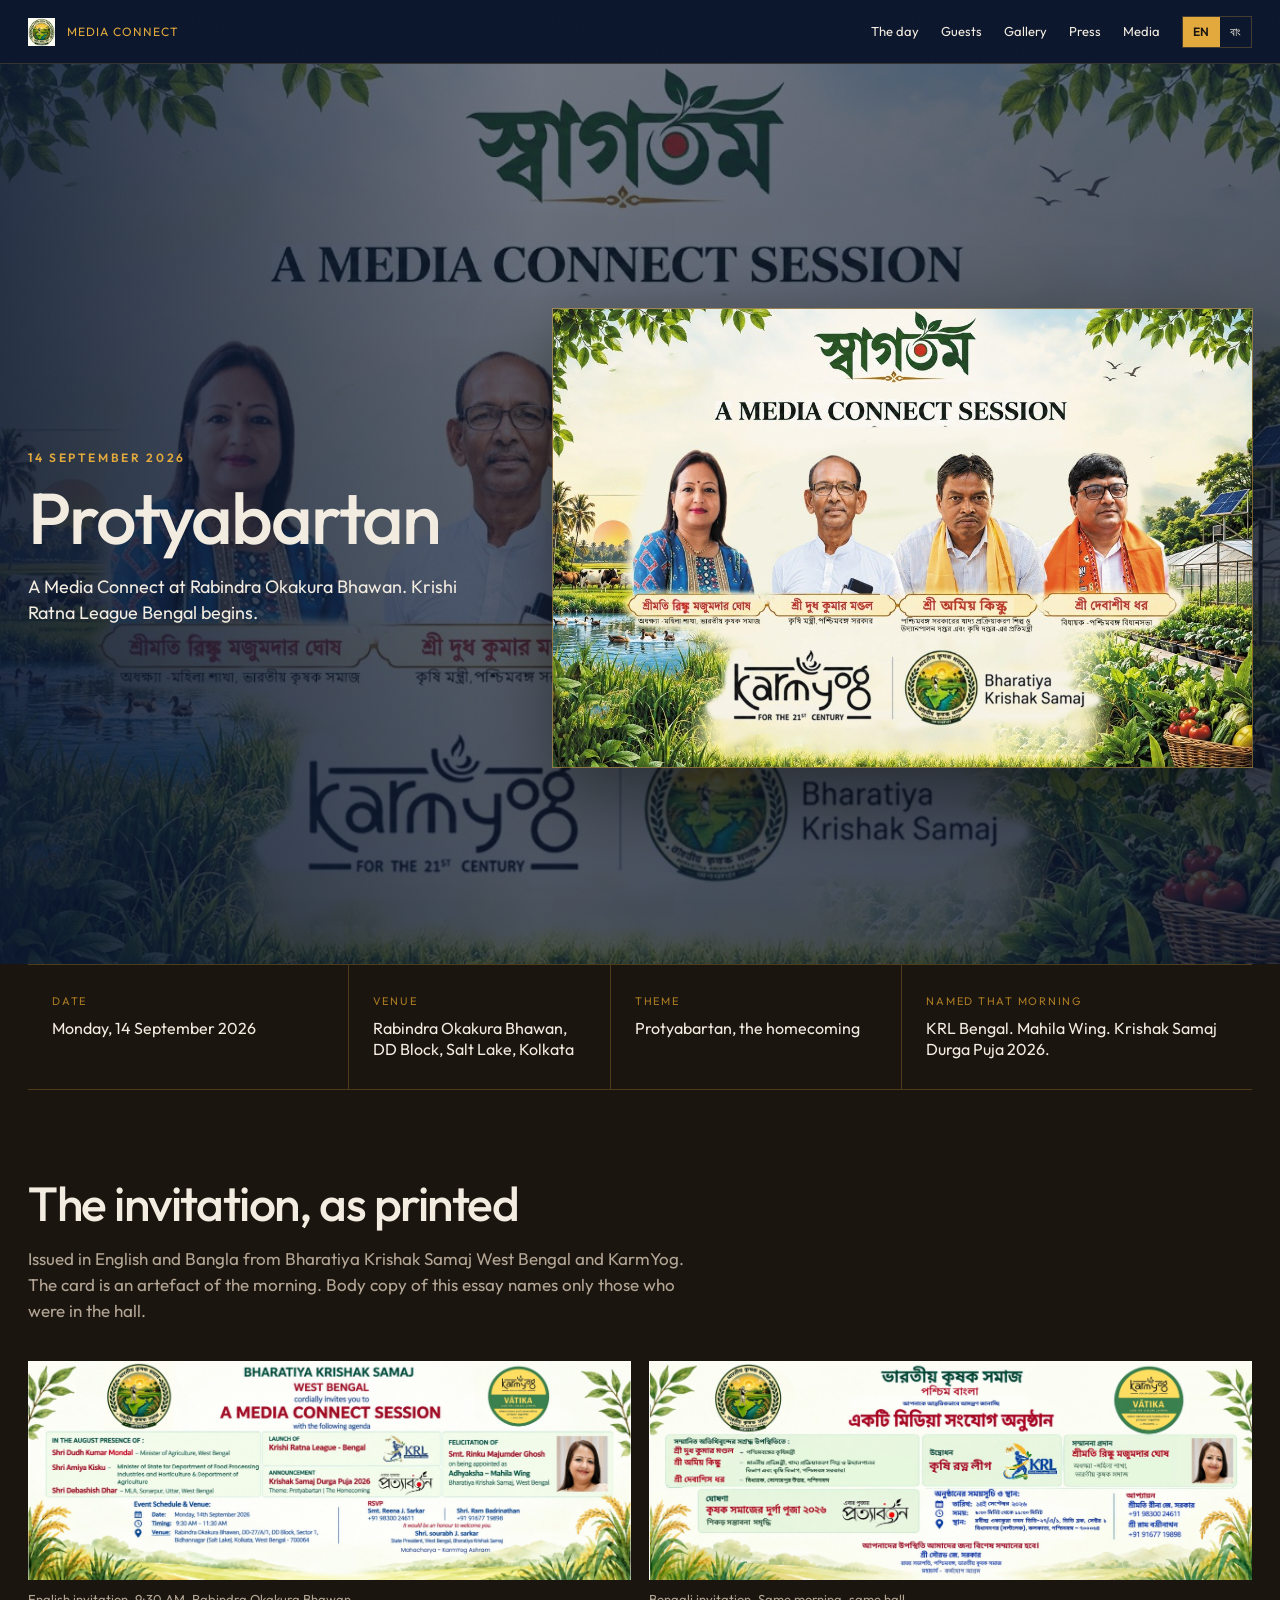
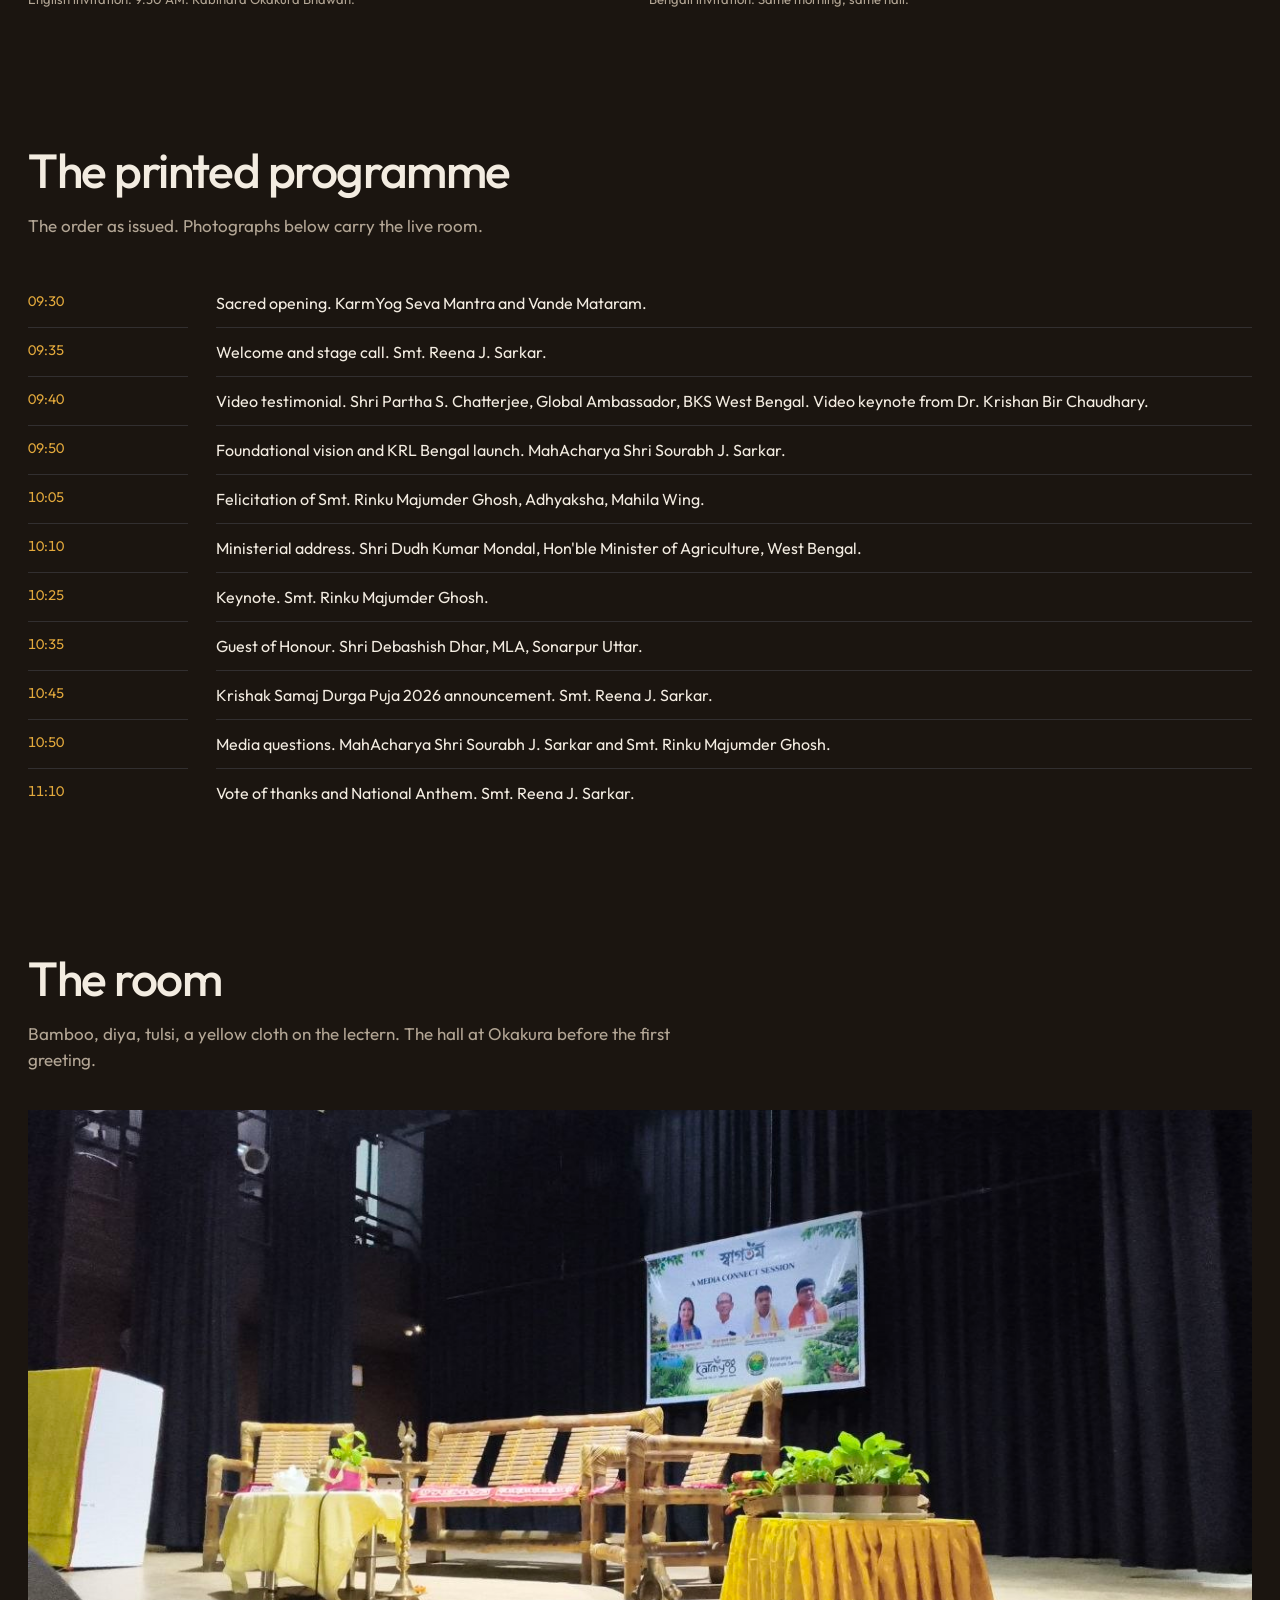
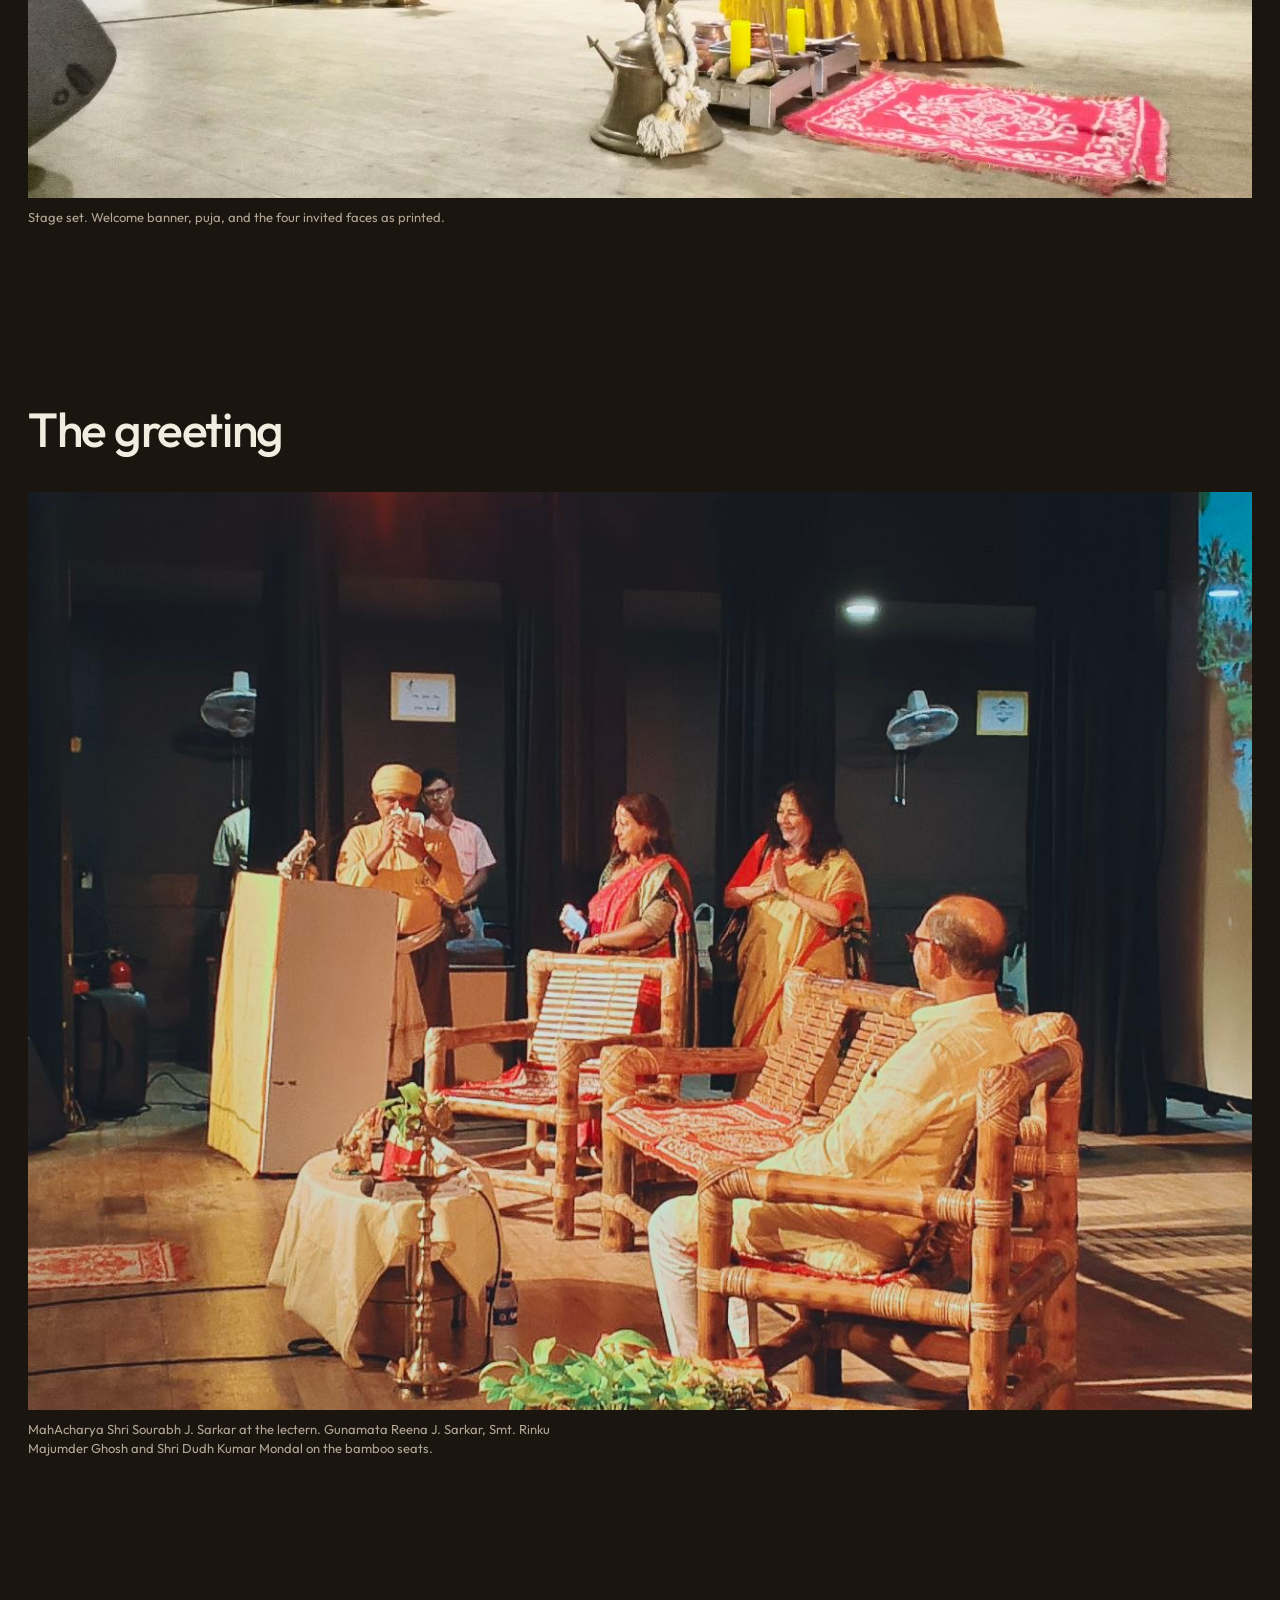
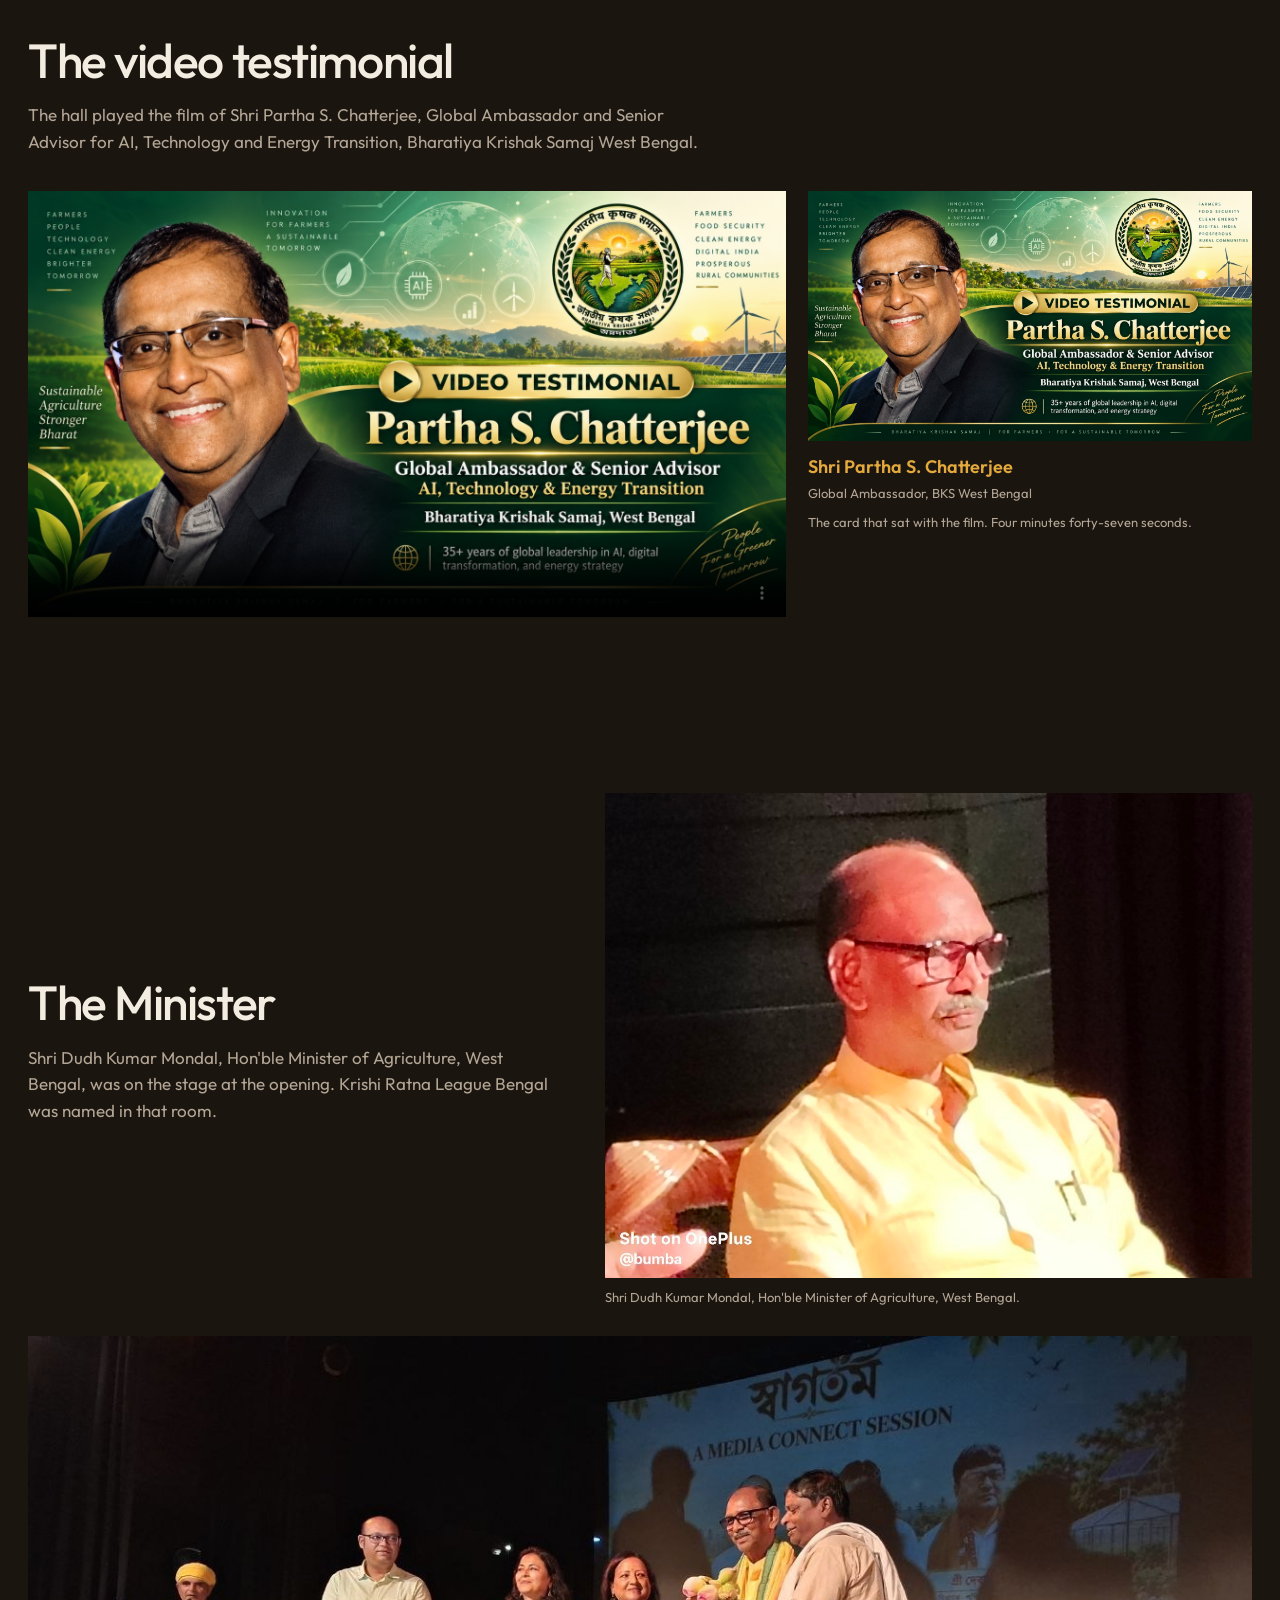
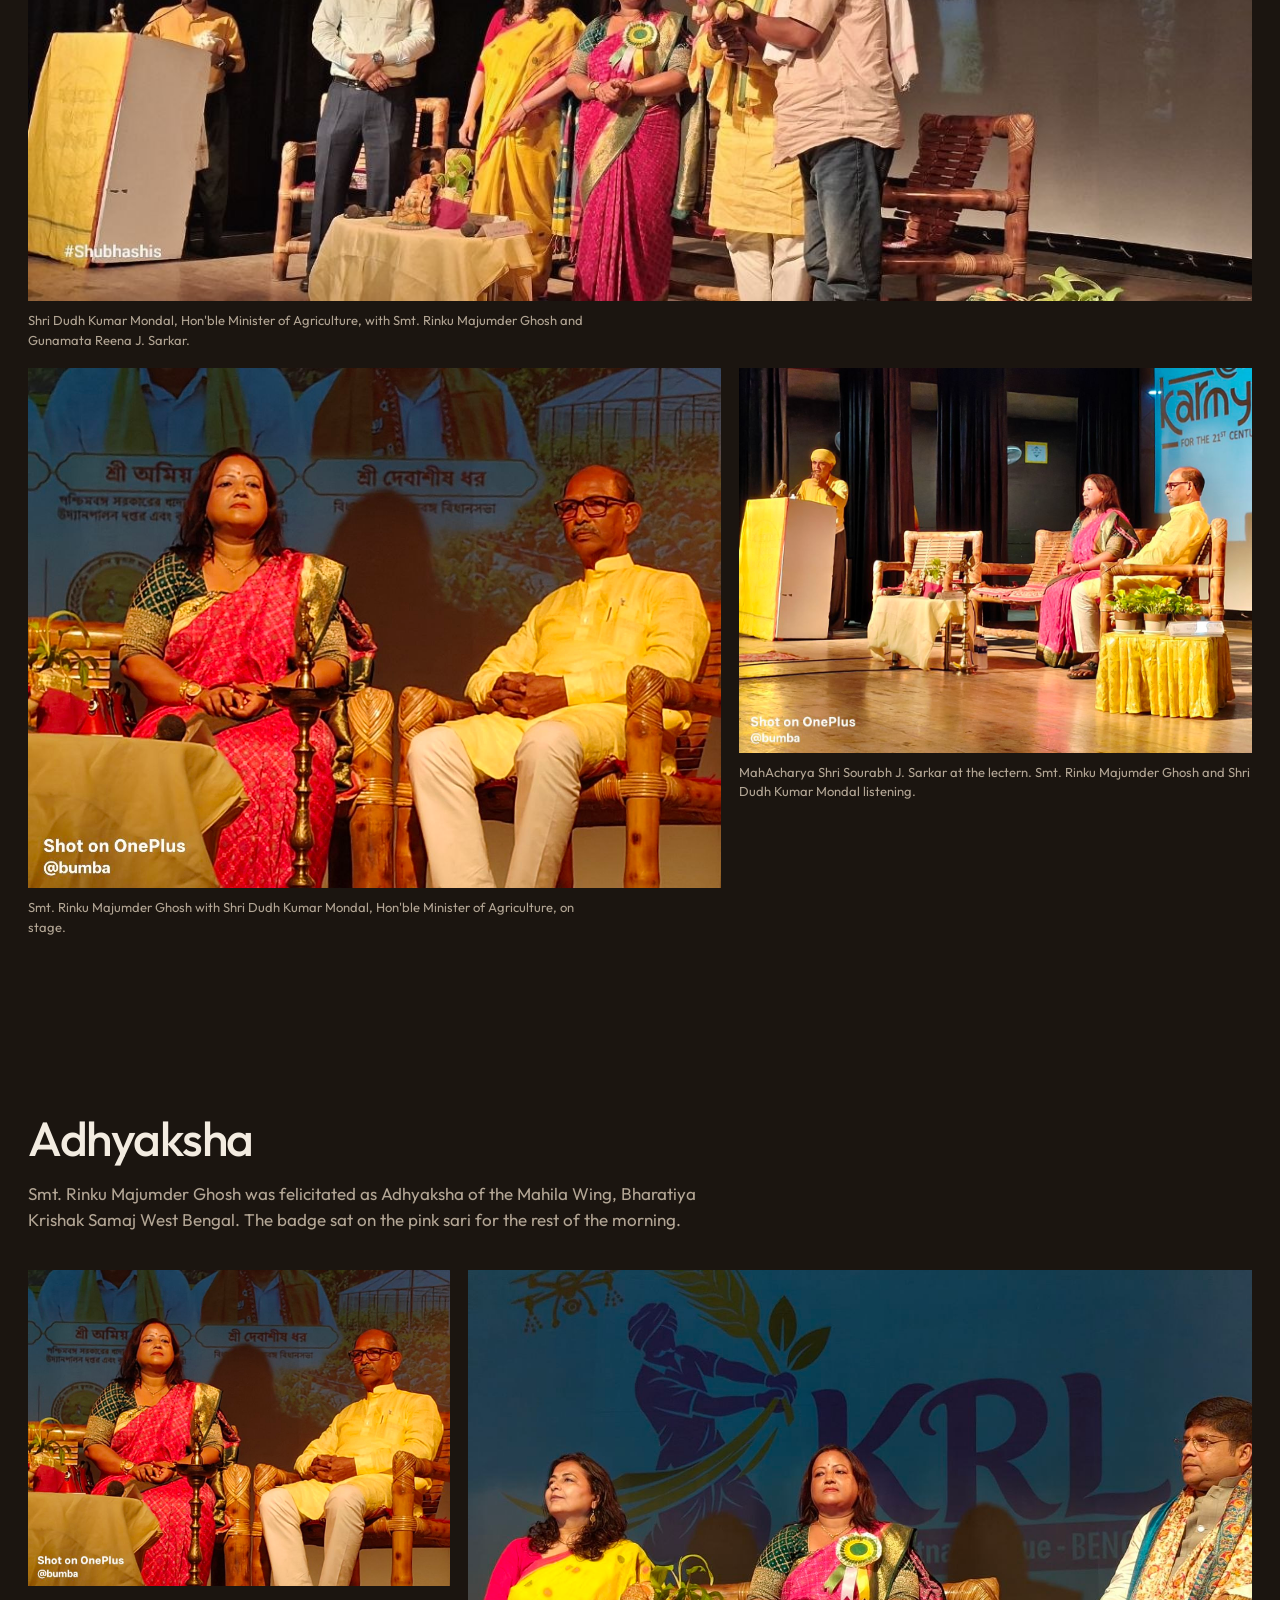
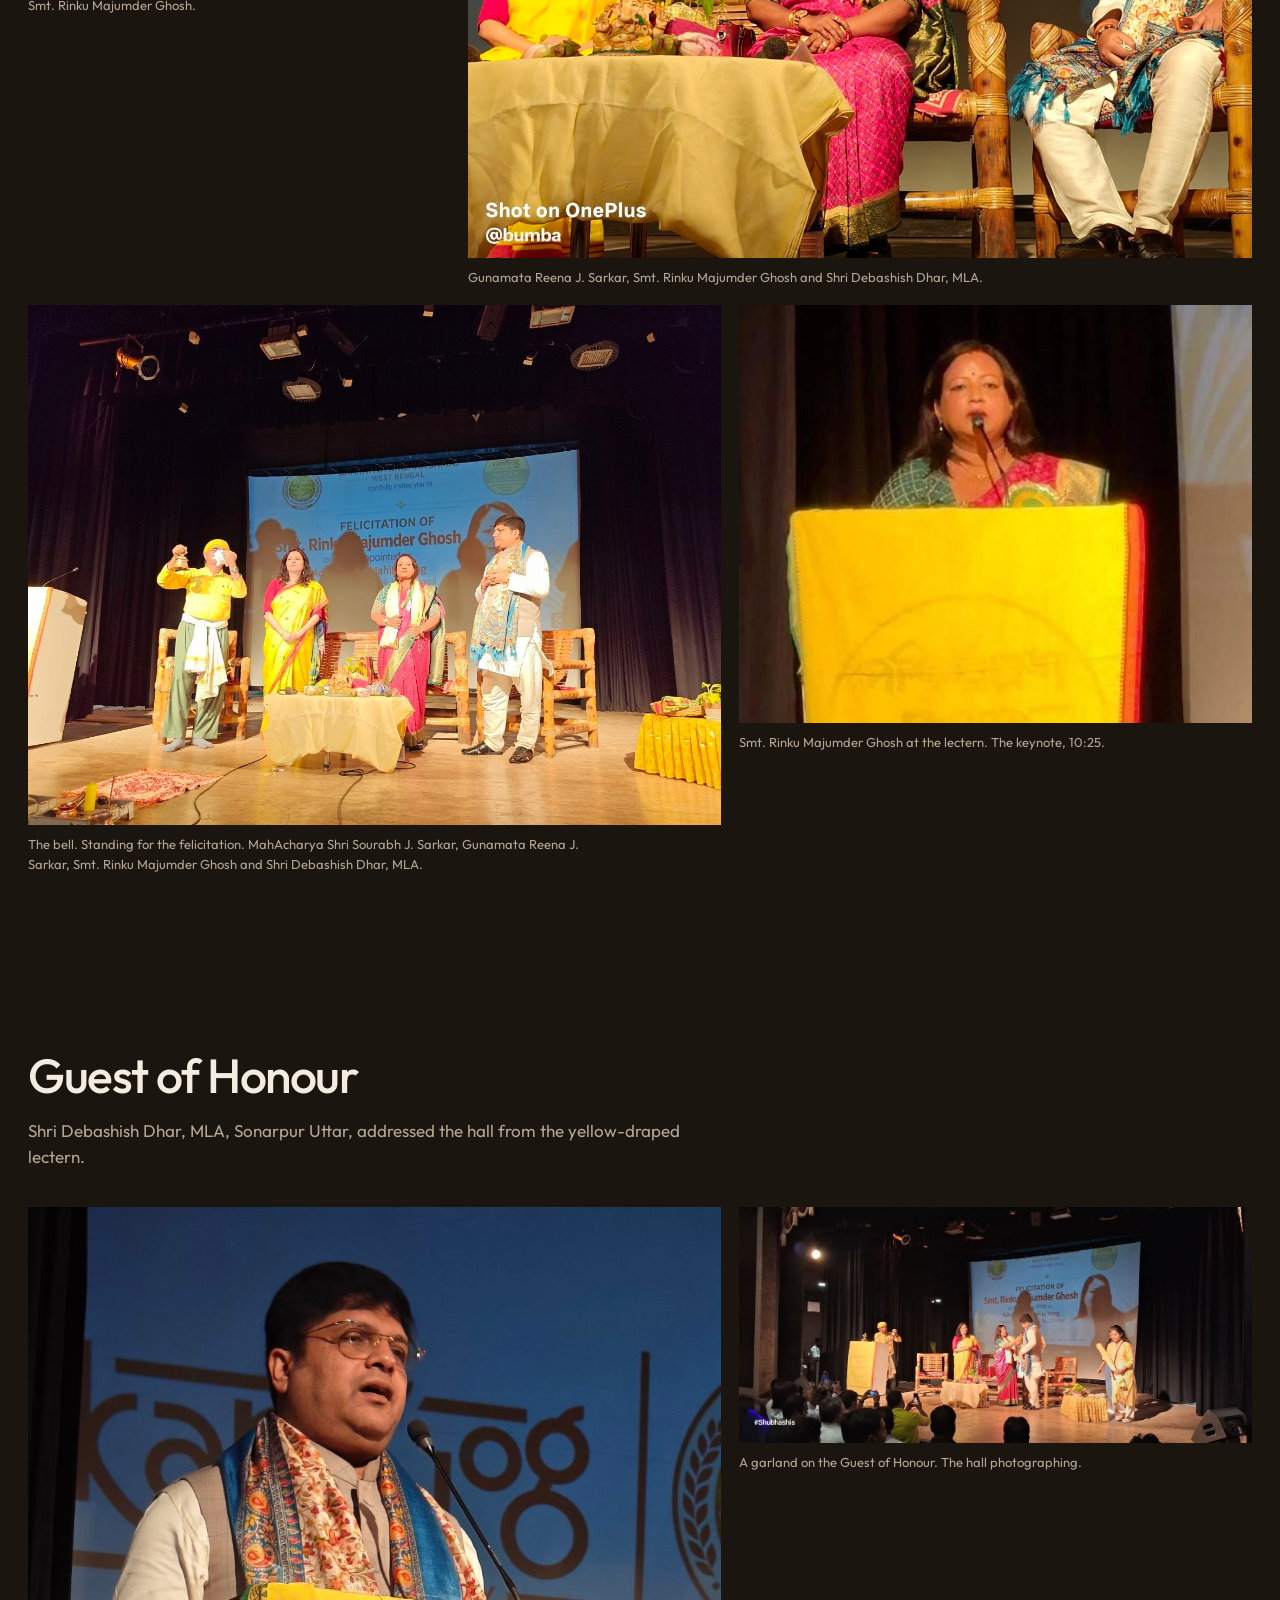
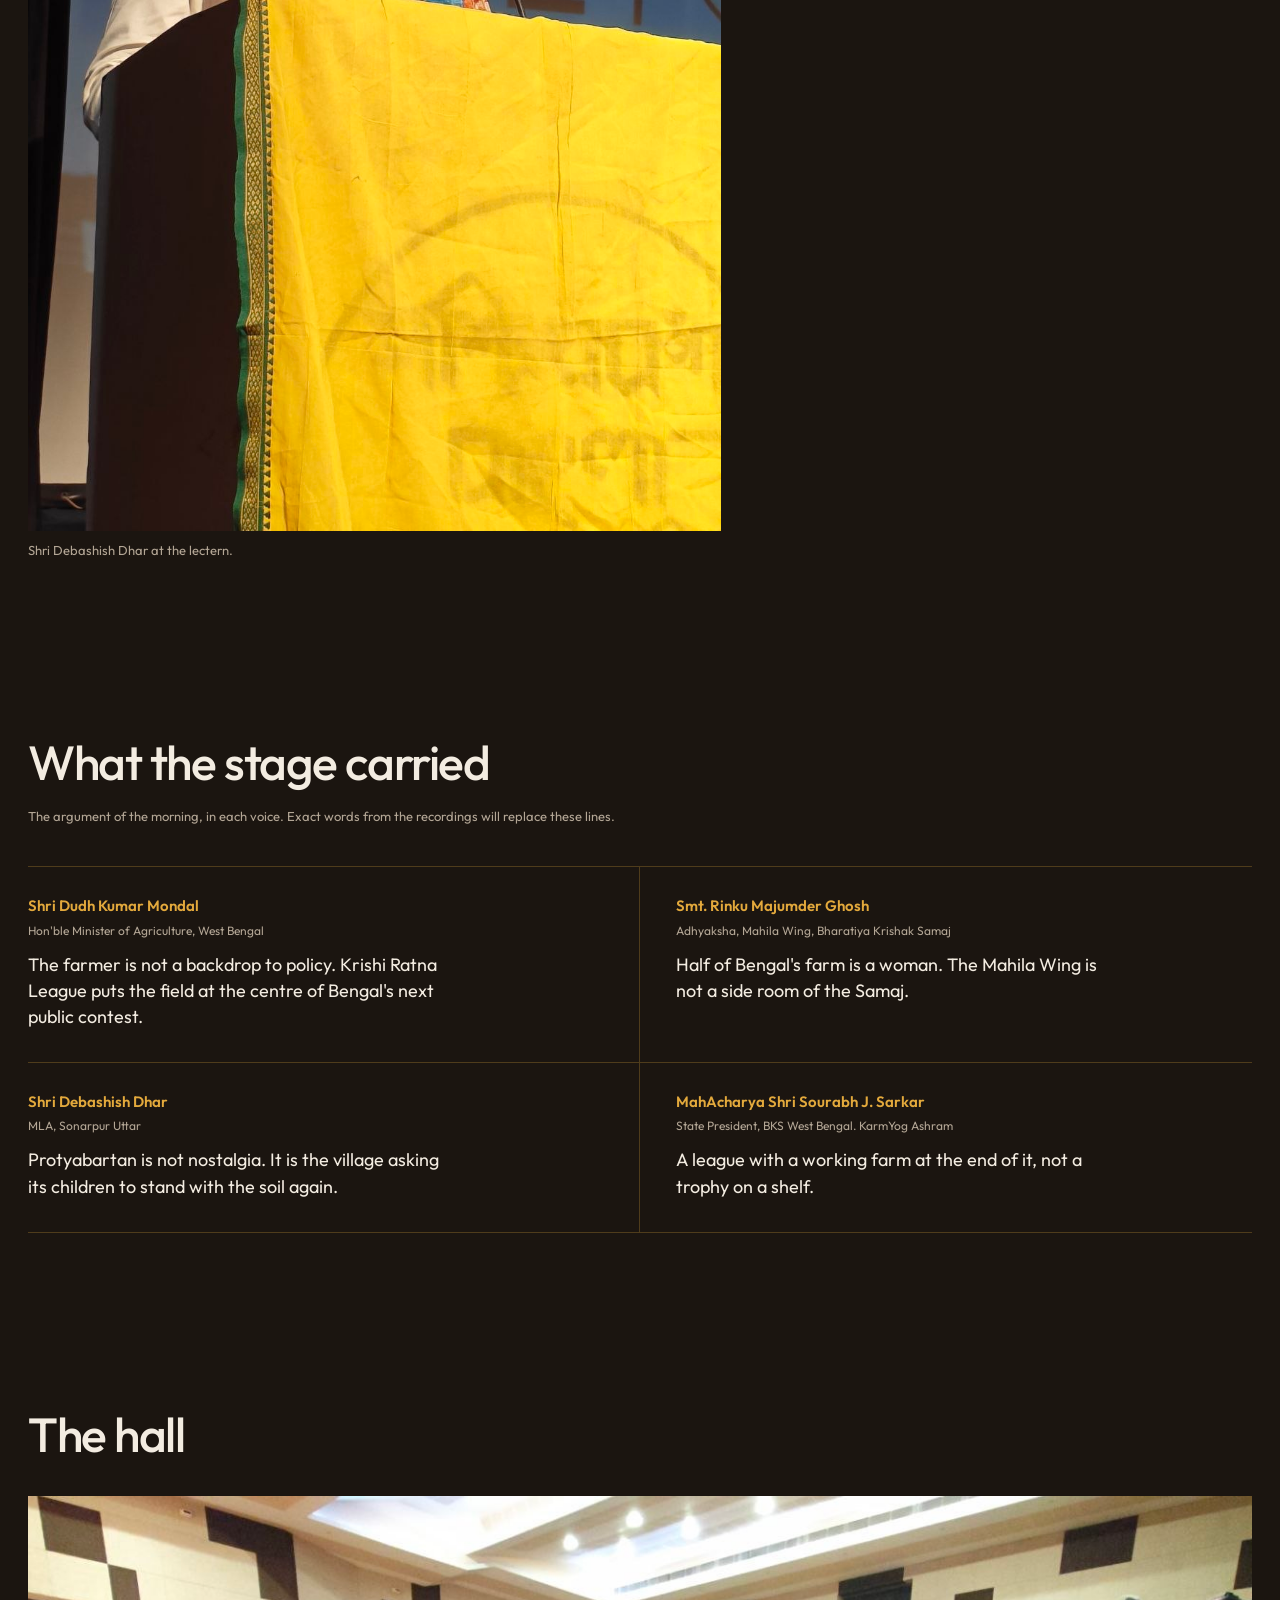
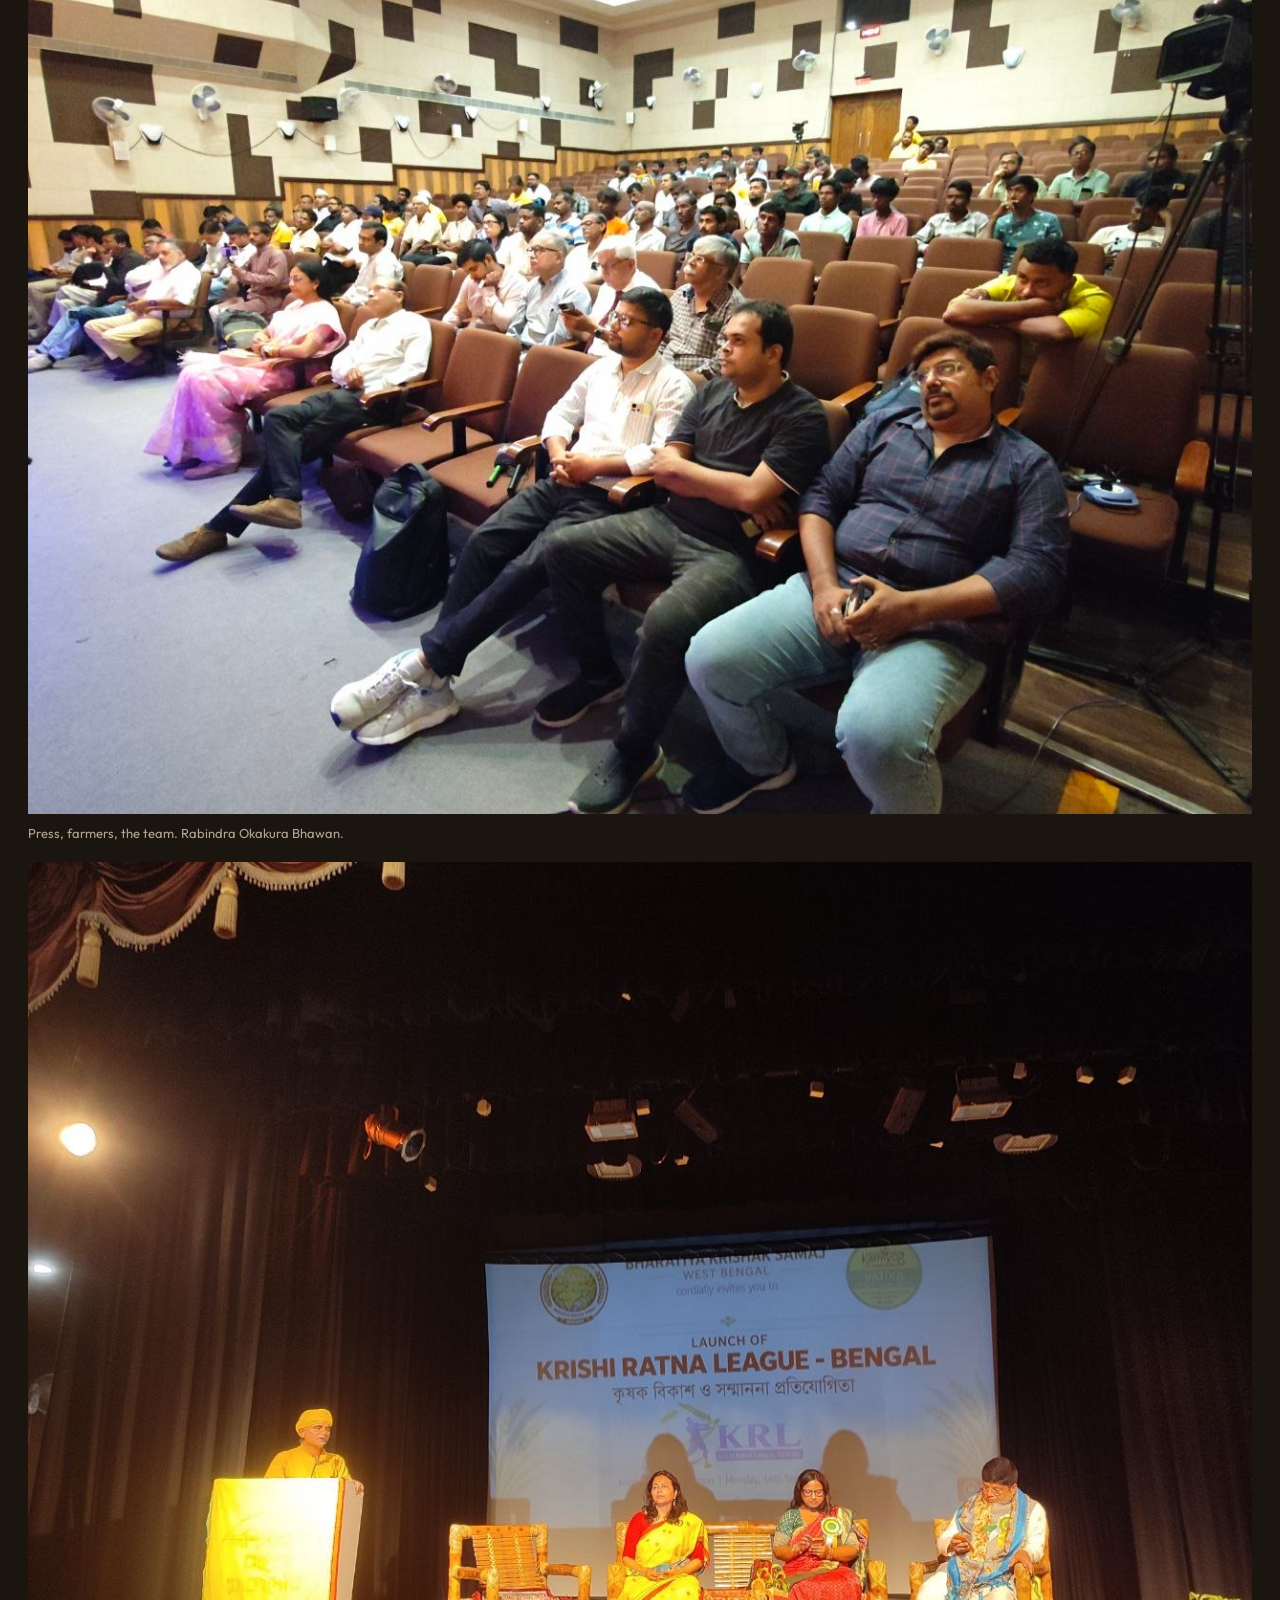
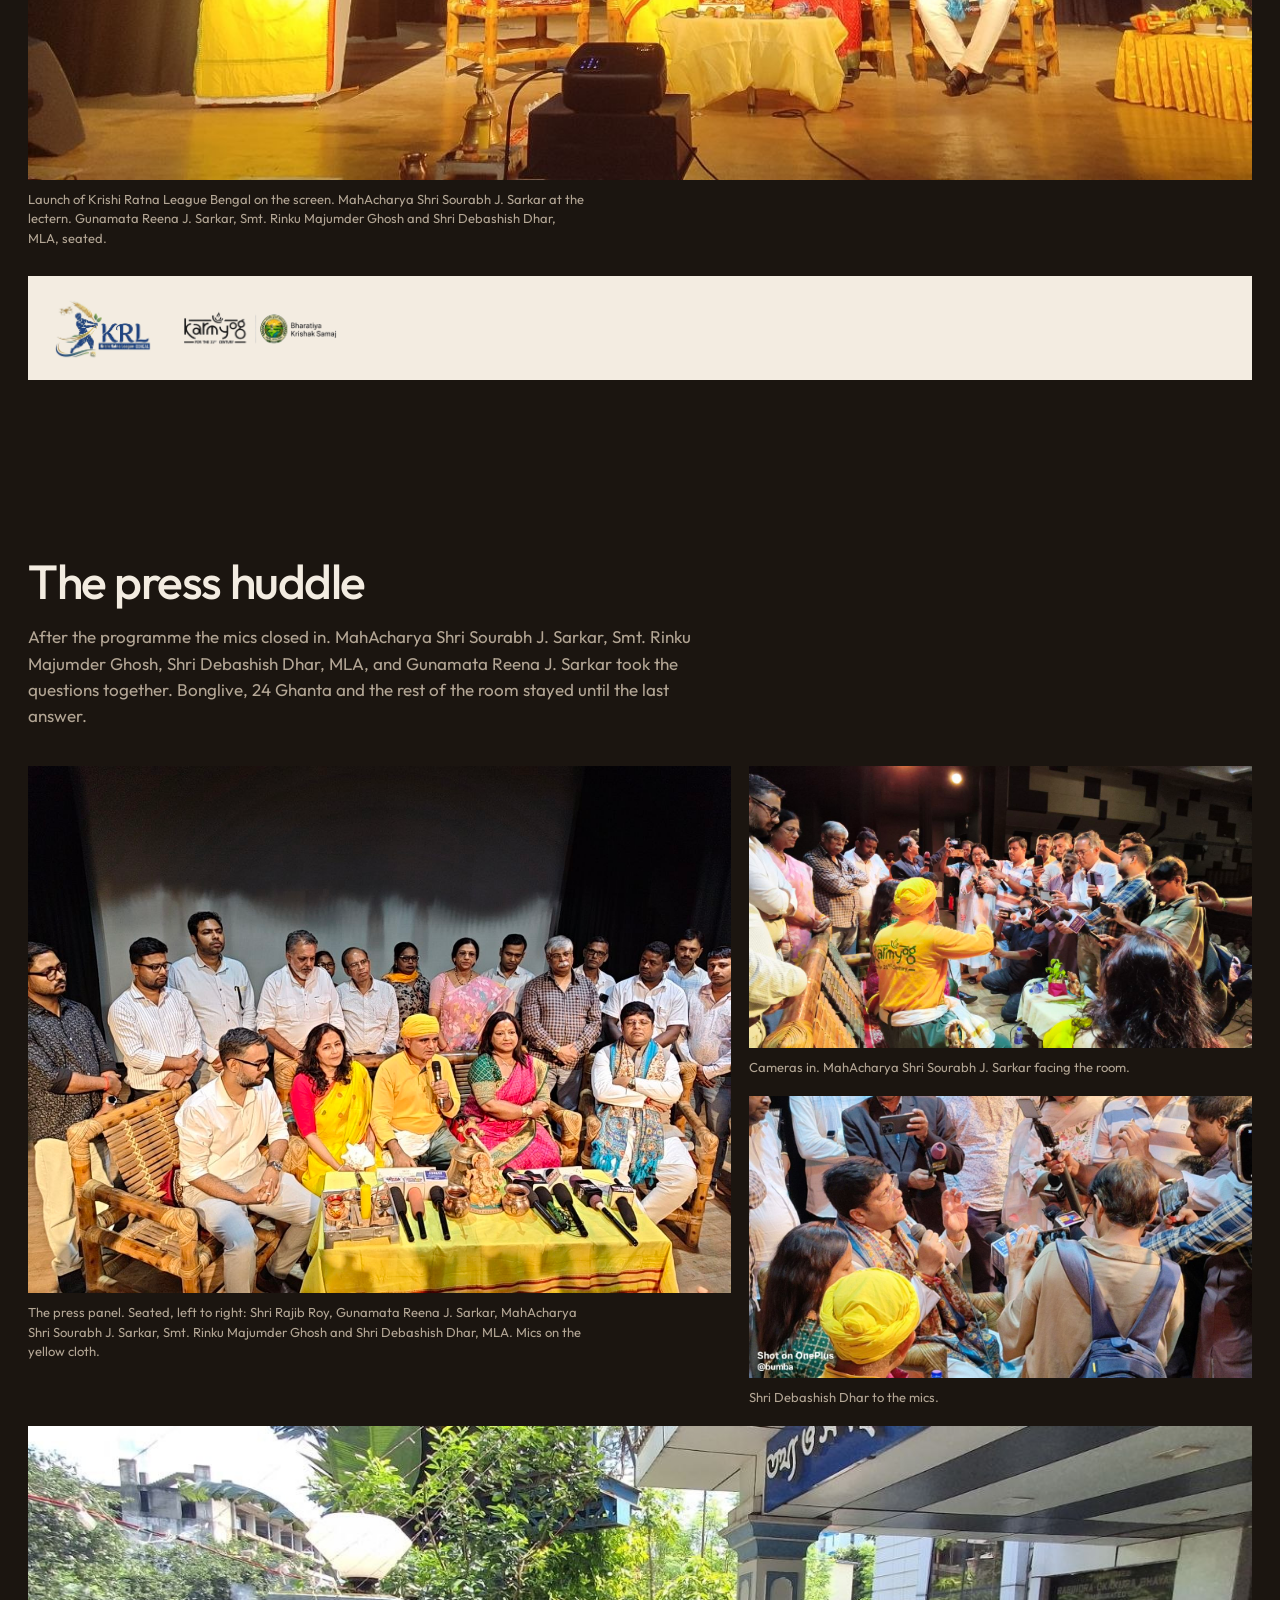
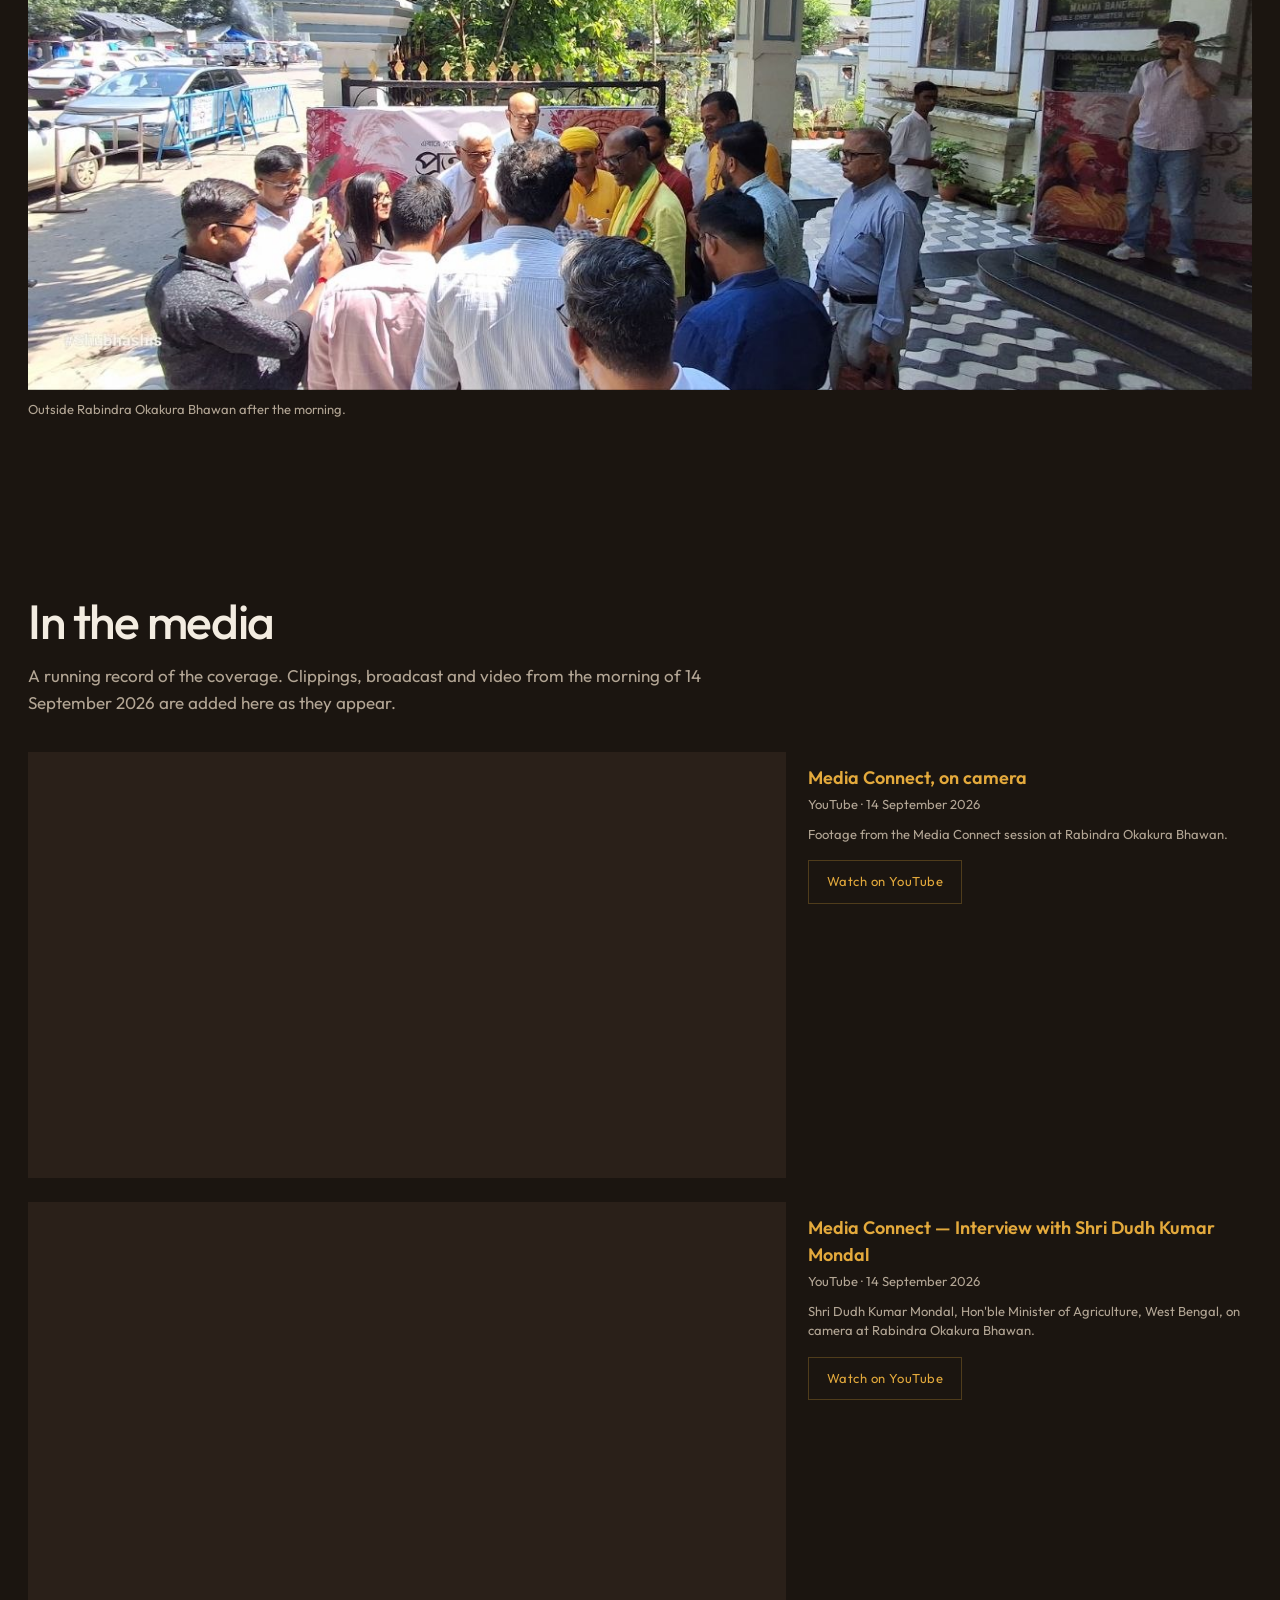
==== index.html @ d84f5354 "Label the second film as the interview with Shri Dudh Kumar Mondal Co-Authored-By: Claude Opus 5 (1M" ====
<!DOCTYPE html>
<html lang="en">
<head>
  <meta charset="utf-8">
  <meta name="viewport" content="width=device-width, initial-scale=1">
  <title>Protyabartan · Media Connect · 14 September 2026</title>
  <meta name="description" content="Bharatiya Krishak Samaj West Bengal Media Connect at Rabindra Okakura Bhawan. Krishi Ratna League Bengal. 14 September 2026.">
  <link rel="canonical" href="https://krl-media-connect.vercel.app/">
  <meta property="og:type" content="website">
  <meta property="og:site_name" content="Bharatiya Krishak Samaj West Bengal">
  <meta property="og:url" content="https://krl-media-connect.vercel.app/">
  <meta property="og:title" content="Protyabartan · Media Connect · 14 September 2026">
  <meta property="og:description" content="Bharatiya Krishak Samaj West Bengal Media Connect at Rabindra Okakura Bhawan. Krishi Ratna League Bengal.">
  <meta property="og:image" content="https://krl-media-connect.vercel.app/images/og.jpg">
  <meta property="og:image:secure_url" content="https://krl-media-connect.vercel.app/images/og.jpg">
  <meta property="og:image:type" content="image/jpeg">
  <meta property="og:image:width" content="1200">
  <meta property="og:image:height" content="630">
  <meta property="og:image:alt" content="Swagatam. A Media Connect Session. Bharatiya Krishak Samaj and KarmYog.">
  <meta name="twitter:card" content="summary_large_image">
  <meta name="twitter:title" content="Protyabartan · Media Connect · 14 September 2026">
  <meta name="twitter:description" content="Bharatiya Krishak Samaj West Bengal Media Connect at Rabindra Okakura Bhawan. Krishi Ratna League Bengal.">
  <meta name="twitter:image" content="https://krl-media-connect.vercel.app/images/og.jpg">
  <link rel="image_src" href="https://krl-media-connect.vercel.app/images/og.jpg">
  <link rel="stylesheet" href="styles.css">
</head>
<body>
  <div class="grain" aria-hidden="true"></div>

  <header class="nav">
    <a class="nav-brand" href="#top">
      <img src="images/bks-seal.jpg" alt="Bharatiya Krishak Samaj">
      <span class="nav-word" data-i18n="brand">Media Connect</span>
    </a>
    <nav class="nav-links">
      <a href="#day" data-i18n="navDay">The day</a>
      <a href="#guests" data-i18n="navGuests">Guests</a>
      <a href="#gallery" data-i18n="navGallery">Gallery</a>
      <a href="#press" data-i18n="navPress">Press</a>
      <a href="#media" data-i18n="navMedia">Media</a>
      <div class="lang" role="group" aria-label="Language">
        <button type="button" data-lang="en" aria-pressed="true">EN</button>
        <button type="button" data-lang="bn" aria-pressed="false">বাং</button>
      </div>
    </nav>
  </header>

  <section class="hero" id="top">
    <video class="hero-video" autoplay muted loop playsinline poster="images/banner.jpg" aria-hidden="true">
      <source src="video/krl-intro-bg.mp4" type="video/mp4">
    </video>
    <div class="hero-scrim"></div>
    <div class="hero-inner">
      <div class="hero-copy">
        <p class="kicker" data-i18n="heroKicker">14 September 2026</p>
        <h1 data-i18n="heroTitle">Protyabartan</h1>
        <p class="hero-sub" data-i18n="heroSub">A Media Connect at Rabindra Okakura Bhawan. Krishi Ratna League Bengal begins.</p>
      </div>
      <figure class="hero-banner">
        <img src="images/banner.jpg" alt="Swagatam. A Media Connect Session. Bharatiya Krishak Samaj and KarmYog." width="1600" height="900" fetchpriority="high">
      </figure>
    </div>
  </section>

  <div class="wrap">
    <dl class="facts">
      <div>
        <dt data-i18n="fDate">Date</dt>
        <dd data-i18n="fDateV">Monday, 14 September 2026</dd>
      </div>
      <div>
        <dt data-i18n="fPlace">Venue</dt>
        <dd data-i18n="fPlaceV">Rabindra Okakura Bhawan, DD Block, Salt Lake, Kolkata</dd>
      </div>
      <div>
        <dt data-i18n="fTheme">Theme</dt>
        <dd data-i18n="fThemeV">Protyabartan, the homecoming</dd>
      </div>
      <div>
        <dt data-i18n="fActs">Named that morning</dt>
        <dd data-i18n="fActsV">KRL Bengal. Mahila Wing. Krishak Samaj Durga Puja 2026.</dd>
      </div>
    </dl>
  </div>

  <section class="section" id="day">
    <div class="wrap">
      <h2 data-i18n="inviteTitle">The invitation, as printed</h2>
      <p class="lede" data-i18n="inviteLede">Issued in English and Bangla from Bharatiya Krishak Samaj West Bengal and KarmYog. The card is an artefact of the morning. Body copy of this essay names only those who were in the hall.</p>
      <div class="artefacts">
        <figure>
          <img src="images/invite-en.jpg" alt="English invitation to the Media Connect">
          <figcaption data-i18n="capInviteEn">English invitation. 9:30 AM. Rabindra Okakura Bhawan.</figcaption>
        </figure>
        <figure>
          <img src="images/invite-bn.jpg" alt="Bengali invitation to the Media Connect">
          <figcaption data-i18n="capInviteBn">Bengali invitation. Same morning, same hall.</figcaption>
        </figure>
      </div>
    </div>
  </section>

  <section class="section tight">
    <div class="wrap">
      <h2 data-i18n="progTitle">The printed programme</h2>
      <p class="lede" data-i18n="progLede">The order as issued. Photographs below carry the live room.</p>
      <div class="programme">
        <time data-i18n="p1t">09:30</time><p data-i18n="p1"></p>
        <time data-i18n="p2t">09:35</time><p data-i18n="p2"></p>
        <time data-i18n="p3t">09:40</time><p data-i18n="p3"></p>
        <time data-i18n="p4t">09:50</time><p data-i18n="p4"></p>
        <time data-i18n="p5t">10:05</time><p data-i18n="p5"></p>
        <time data-i18n="p6t">10:10</time><p data-i18n="p6"></p>
        <time data-i18n="p7t">10:25</time><p data-i18n="p7"></p>
        <time data-i18n="p8t">10:35</time><p data-i18n="p8"></p>
        <time data-i18n="p9t">10:45</time><p data-i18n="p9"></p>
        <time data-i18n="p10t">10:50</time><p data-i18n="p10"></p>
        <time data-i18n="p11t">11:10</time><p data-i18n="p11"></p>
      </div>
    </div>
  </section>

  <section class="section">
    <div class="wrap">
      <h2 data-i18n="roomTitle">The room</h2>
      <p class="lede" data-i18n="roomLede">Bamboo, diya, tulsi, a yellow cloth on the lectern. The hall at Okakura before the first greeting.</p>
      <figure class="full" style="margin-top:36px">
        <img src="images/stage.jpg" alt="Bamboo stage set with puja and welcome banner">
        <figcaption data-i18n="capStage"></figcaption>
      </figure>
    </div>
  </section>

  <section class="section" id="stage">
    <div class="wrap">
      <h2 data-i18n="openTitle">The greeting</h2>
      <figure class="full" style="margin-top:36px">
        <img src="images/opening.jpg" alt="Opening namaste on stage">
        <figcaption data-i18n="capOpen"></figcaption>
      </figure>
    </div>
  </section>

  <section class="section" id="film">
    <div class="wrap">
      <h2 data-i18n="parthaTitle">The video testimonial</h2>
      <p class="lede" data-i18n="parthaLede"></p>
      <div class="film">
        <div class="film-player">
          <video controls playsinline preload="metadata" poster="images/partha-poster.jpg">
            <source src="video/partha-testimonial.mp4" type="video/mp4">
          </video>
        </div>
        <div class="film-meta">
          <img src="images/partha-poster.jpg" alt="Partha S. Chatterjee, Global Ambassador, Bharatiya Krishak Samaj West Bengal">
          <h3 data-i18n="parthaName"></h3>
          <span class="role" data-i18n="parthaRole"></span>
          <p class="cap" data-i18n="capPartha"></p>
        </div>
      </div>
    </div>
  </section>

  <section class="section">
    <div class="wrap split">
      <div>
        <h2 data-i18n="minTitle">The Minister</h2>
        <p class="lede" data-i18n="minLede"></p>
      </div>
      <figure>
        <img src="images/minister.jpg" alt="Shri Dudh Kumar Mondal">
        <figcaption data-i18n="capMin"></figcaption>
      </figure>
    </div>
    <div class="wrap">
      <figure class="full" style="margin-top:28px">
        <img src="images/close-flowers.jpg" alt="Shri Dudh Kumar Mondal, Hon'ble Minister of Agriculture, with flowers, Smt. Rinku Majumder Ghosh and Smt. Reena J. Sarkar">
        <figcaption data-i18n="capMinFeature"></figcaption>
      </figure>
    </div>
    <div class="wrap pair" style="margin-top:18px">
      <figure>
        <img src="images/minister-rinku.jpg" alt="Rinku Majumder Ghosh and Minister Mondal">
        <figcaption data-i18n="capMinPair"></figcaption>
      </figure>
      <figure>
        <img src="images/minister-session.jpg" alt="MahAcharyaJi speaking, Minister and Rinku listening">
        <figcaption data-i18n="capMinListen"></figcaption>
      </figure>
    </div>
  </section>

  <section class="section">
    <div class="wrap">
      <h2 data-i18n="rinkuTitle">Adhyaksha</h2>
      <p class="lede" data-i18n="rinkuLede"></p>
      <div class="portrait-row">
        <figure>
          <img src="images/rinku.jpg" alt="Smt. Rinku Majumder Ghosh">
          <figcaption data-i18n="capRinku"></figcaption>
        </figure>
        <figure>
          <img src="images/trio.jpg" alt="Reena, Rinku and Debashish Dhar on stage">
          <figcaption data-i18n="capTrio"></figcaption>
        </figure>
      </div>
      <div class="pair" style="margin-top:18px">
        <figure>
          <img src="images/felicitation.jpg" alt="Standing for the felicitation, bell in hand" loading="lazy">
          <figcaption data-i18n="capBell"></figcaption>
        </figure>
        <figure>
          <img src="images/rinku-podium.jpg" alt="Smt. Rinku Majumder Ghosh speaking at the lectern" loading="lazy">
          <figcaption data-i18n="capRinkuPodium"></figcaption>
        </figure>
      </div>
    </div>
  </section>

  <section class="section">
    <div class="wrap">
      <h2 data-i18n="dharTitle">Guest of Honour</h2>
      <p class="lede" data-i18n="dharLede"></p>
      <div class="pair">
        <figure>
          <img src="images/dhar-podium.jpg" alt="Shri Debashish Dhar at the lectern">
          <figcaption data-i18n="capDhar"></figcaption>
        </figure>
        <figure>
          <img src="images/dhar-garland.jpg" alt="Rinku garlands Debashish Dhar">
          <figcaption data-i18n="capGarland"></figcaption>
        </figure>
      </div>
    </div>
  </section>

  <section class="section">
    <div class="wrap">
      <h2 data-i18n="voicesTitle">What the stage carried</h2>
      <p class="note" data-i18n="voicesNote"></p>
      <div class="voices">
        <article>
          <h3 data-i18n="v1n"></h3>
          <span class="role" data-i18n="v1r"></span>
          <p data-i18n="v1"></p>
        </article>
        <article>
          <h3 data-i18n="v2n"></h3>
          <span class="role" data-i18n="v2r"></span>
          <p data-i18n="v2"></p>
        </article>
        <article>
          <h3 data-i18n="v3n"></h3>
          <span class="role" data-i18n="v3r"></span>
          <p data-i18n="v3"></p>
        </article>
        <article>
          <h3 data-i18n="v4n"></h3>
          <span class="role" data-i18n="v4r"></span>
          <p data-i18n="v4"></p>
        </article>
      </div>
    </div>
  </section>

  <section class="section">
    <div class="wrap">
      <h2 data-i18n="hallTitle">The hall</h2>
      <figure class="full" style="margin-top:36px">
        <img src="images/audience.jpg" alt="Audience at Rabindra Okakura Bhawan">
        <figcaption data-i18n="capHall"></figcaption>
      </figure>
      <figure class="full" style="margin-top:18px">
        <img src="images/launch-wide.jpg" alt="Krishi Ratna League Bengal launch slide">
        <figcaption data-i18n="capLaunch"></figcaption>
      </figure>
      <div class="marks">
        <img class="krl" src="images/krl-logo.png" alt="Krishi Ratna League Bengal">
        <img src="images/masthead.png" alt="KarmYog and Bharatiya Krishak Samaj">
      </div>
    </div>
  </section>

  <section class="section" id="press">
    <div class="wrap">
      <h2 data-i18n="pressTitle">The press huddle</h2>
      <p class="lede" data-i18n="pressLede"></p>
      <div class="press-grid">
        <figure>
          <img src="images/press-panel.jpg" alt="Press panel on the bamboo sofa">
          <figcaption data-i18n="capPanel"></figcaption>
        </figure>
        <div class="stack">
          <figure>
            <img src="images/press-huddle.jpg" alt="Press huddle around MahAcharyaJi">
            <figcaption data-i18n="capHuddle"></figcaption>
          </figure>
          <figure>
            <img src="images/press-dhar.jpg" alt="Debashish Dhar speaking to microphones">
            <figcaption data-i18n="capPressDhar"></figcaption>
          </figure>
        </div>
      </div>
      <figure class="full" style="margin-top:18px">
        <img src="images/g-outside.jpg" alt="Outside Rabindra Okakura Bhawan">
        <figcaption data-i18n="capClose"></figcaption>
      </figure>
    </div>
  </section>

  <section class="section" id="media">
    <div class="wrap">
      <h2 data-i18n="mediaTitle">In the media</h2>
      <p class="lede" data-i18n="mediaLede"></p>

      <div class="film" style="margin-top:36px">
        <div class="film-player">
          <iframe
            src="https://www.youtube-nocookie.com/embed/cXO3fjWX-jg"
            title="Media Connect, Bharatiya Krishak Samaj West Bengal, 14 September 2026"
            allow="accelerometer; autoplay; clipboard-write; encrypted-media; gyroscope; picture-in-picture"
            referrerpolicy="strict-origin-when-cross-origin"
            loading="lazy"
            allowfullscreen></iframe>
        </div>
        <div class="film-meta">
          <h3 data-i18n="mediaVidName"></h3>
          <span class="role" data-i18n="mediaVidRole"></span>
          <p class="cap" data-i18n="mediaVidCap"></p>
          <a class="dl" href="https://youtu.be/cXO3fjWX-jg" target="_blank" rel="noopener" data-i18n="mediaVidLink"></a>
        </div>
      </div>

      <div class="film" style="margin-top:24px">
        <div class="film-player">
          <iframe
            src="https://www.youtube-nocookie.com/embed/qqzjAwU-3Ic"
            title="Media Connect, interview with Shri Dudh Kumar Mondal, Hon'ble Minister of Agriculture, West Bengal, 14 September 2026"
            allow="accelerometer; autoplay; clipboard-write; encrypted-media; gyroscope; picture-in-picture"
            referrerpolicy="strict-origin-when-cross-origin"
            loading="lazy"
            allowfullscreen></iframe>
        </div>
        <div class="film-meta">
          <h3 data-i18n="mediaVid2Name"></h3>
          <span class="role" data-i18n="mediaVid2Role"></span>
          <p class="cap" data-i18n="mediaVid2Cap"></p>
          <a class="dl" href="https://youtu.be/qqzjAwU-3Ic" target="_blank" rel="noopener" data-i18n="mediaVid2Link"></a>
        </div>
      </div>

      <h3 class="sub" data-i18n="clipTitle"></h3>
      <div class="coverage">
        <figure class="clip">
          <a href="press/Hello-Evening-Kolkata-14-Sep-2026-page-7.pdf" target="_blank" rel="noopener" aria-label="Open the Hello Evening Kolkata page 07 clipping as a PDF">
            <img src="images/press-clip-hello-kolkata.jpg" alt="Hello Evening Kolkata, page 07: Focus on better facilities for Farmers in WB" loading="lazy">
          </a>
          <figcaption data-i18n="capClip"></figcaption>
        </figure>
        <aside class="card">
          <span class="tag" data-i18n="clipOutlet"></span>
          <h4 data-i18n="clipHead">Focus on better facilities for Farmers in WB</h4>
          <p data-i18n="clipBody"></p>
          <a class="dl" href="press/Hello-Evening-Kolkata-14-Sep-2026-page-7.pdf" download data-i18n="clipDl"></a>
        </aside>
      </div>

      <h3 class="sub" data-i18n="releaseTitle"></h3>
      <div class="release">
        <img src="images/press-release-cover.jpg" alt="First page of the Bharatiya Krishak Samaj press release" loading="lazy">
        <div>
          <h4 data-i18n="releaseHead"></h4>
          <p data-i18n="releaseBody"></p>
          <a class="dl" href="press/BKS-KY21C-Press-Release-14-Sep-2026.pdf" download data-i18n="releaseDl"></a>
        </div>
      </div>
    </div>
  </section>

  <section class="section" id="guests">
    <div class="wrap">
      <h2 data-i18n="guestsTitle">The guests</h2>
      <p class="lede" data-i18n="guestsLede"></p>

      <figure class="full guests-anchor">
        <img src="images/press-panel.jpg" alt="The press panel seated on bamboo chairs, left to right: Shri Rajib Roy, Gunamata Reena J. Sarkar, MahAcharya Shri Sourabh J. Sarkar, Smt. Rinku Majumder Ghosh and Shri Debashish Dhar, MLA">
        <figcaption data-i18n="capPanel"></figcaption>
      </figure>

      <ol class="roster">
        <li><span class="roster-num">1</span><h3 data-i18n="gn1"></h3><span class="role" data-i18n="gr1"></span></li>
        <li><span class="roster-num">2</span><h3 data-i18n="gn2"></h3><span class="role" data-i18n="gr2"></span></li>
        <li><span class="roster-num">3</span><h3 data-i18n="gn3"></h3><span class="role" data-i18n="gr3"></span></li>
        <li><span class="roster-num">4</span><h3 data-i18n="gn4"></h3><span class="role" data-i18n="gr4"></span></li>
        <li><span class="roster-num">5</span><h3 data-i18n="gn5"></h3><span class="role" data-i18n="gr5"></span></li>
      </ol>

      <div class="candid">
        <figure class="wide">
          <img src="images/arrival-okakura.jpg" alt="Guests greeting each other outside Rabindra Okakura Bhawan before the session" loading="lazy">
          <figcaption data-i18n="capArrival"></figcaption>
        </figure>
        <figure>
          <img src="images/hall-front-rows.jpg" alt="The front rows of the hall, listening" loading="lazy">
          <figcaption data-i18n="capHallFront"></figcaption>
        </figure>
        <figure>
          <img src="images/g-tea.jpg" alt="Green room, clay cup for Shri Dudh Kumar Mondal" loading="lazy">
          <figcaption data-i18n="g3"></figcaption>
        </figure>
        <figure class="wide">
          <img src="images/g-press-wide.jpg" alt="The press conference, full stage" loading="lazy">
          <figcaption data-i18n="g5"></figcaption>
        </figure>
      </div>
    </div>
  </section>

  <section class="section" id="gallery">
    <div class="wrap">
      <h2 data-i18n="galleryTitle">From the hall</h2>
      <p class="lede" data-i18n="galleryLede"></p>
      <div class="gallery">
        <figure class="wide">
          <img src="images/g-from-stage.jpg" alt="Looking from the stage into the hall">
          <figcaption data-i18n="g1"></figcaption>
        </figure>
        <figure>
          <video controls playsinline preload="metadata" poster="images/g-krl-mark.jpg">
            <source src="video/clip-1.mp4" type="video/mp4">
          </video>
          <figcaption data-i18n="gv1"></figcaption>
        </figure>
        <figure>
          <img src="images/g-minister.jpg" alt="Minister Mondal seated">
          <figcaption data-i18n="g2"></figcaption>
        </figure>
        <figure>
          <video controls playsinline preload="metadata" poster="images/opening.jpg">
            <source src="video/clip-2.mp4" type="video/mp4">
          </video>
          <figcaption data-i18n="gv2"></figcaption>
        </figure>
        <figure class="wide">
          <video controls playsinline preload="metadata" poster="images/g-krl-mark.jpg">
            <source src="video/clip-5.mp4" type="video/mp4">
          </video>
          <figcaption data-i18n="gv5"></figcaption>
        </figure>
        <figure>
          <img src="images/g-tea.jpg" alt="Green room, clay cup for the Minister">
          <figcaption data-i18n="g3"></figcaption>
        </figure>
        <figure>
          <img src="images/g-dhar-speak.jpg" alt="Debashish Dhar speaking">
          <figcaption data-i18n="g4"></figcaption>
        </figure>
        <figure>
          <video controls playsinline preload="metadata" poster="images/g-dhar-received.jpg">
            <source src="video/clip-4.mp4" type="video/mp4">
          </video>
          <figcaption data-i18n="gv4"></figcaption>
        </figure>
        <figure class="wide">
          <img src="images/g-press-wide.jpg" alt="Press conference, full stage">
          <figcaption data-i18n="g5"></figcaption>
        </figure>
        <figure>
          <video controls playsinline preload="metadata" poster="images/g-audience.jpg">
            <source src="video/clip-6.mp4" type="video/mp4">
          </video>
          <figcaption data-i18n="gv6"></figcaption>
        </figure>
        <figure>
          <img src="images/g-reena.jpg" alt="Smt. Reena J. Sarkar">
          <figcaption data-i18n="g6"></figcaption>
        </figure>
        <figure>
          <video controls playsinline preload="metadata" poster="images/audience.jpg">
            <source src="video/clip-7.mp4" type="video/mp4">
          </video>
          <figcaption data-i18n="gv7"></figcaption>
        </figure>
        <figure>
          <img src="images/g-krl-mark.jpg" alt="KRL mark on the screen">
          <figcaption data-i18n="g7"></figcaption>
        </figure>
        <figure>
          <video controls playsinline preload="metadata" poster="images/g-opening.jpg">
            <source src="video/clip-3.mp4" type="video/mp4">
          </video>
          <figcaption data-i18n="gv3"></figcaption>
        </figure>
      </div>
    </div>
  </section>

  <footer class="footer">
    <div class="wrap">
      <strong data-i18n="footOrgs"></strong>
      <div class="row">
        <p data-i18n="footPhotos"></p>
        <p data-i18n="footRsvp"></p>
      </div>
      <p style="margin-top:12px" data-i18n="footPlace"></p>
    </div>
  </footer>

  <script src="app.js"></script>
</body>
</html>
---- styles.css ----
@font-face {
  font-family: Outfit;
  src: url("fonts/outfit-400.woff2") format("woff2");
  font-weight: 400;
  font-style: normal;
  font-display: swap;
}
@font-face {
  font-family: Outfit;
  src: url("fonts/outfit-500.woff2") format("woff2");
  font-weight: 500;
  font-style: normal;
  font-display: swap;
}
@font-face {
  font-family: Outfit;
  src: url("fonts/outfit-600.woff2") format("woff2");
  font-weight: 600;
  font-style: normal;
  font-display: swap;
}
@font-face {
  font-family: Outfit;
  src: url("fonts/outfit-700.woff2") format("woff2");
  font-weight: 700;
  font-style: normal;
  font-display: swap;
}
@font-face {
  font-family: "Noto Sans Bengali";
  src: url("fonts/noto-sans-bengali-400.woff2") format("woff2");
  font-weight: 400;
  font-style: normal;
  font-display: swap;
}
@font-face {
  font-family: "Noto Sans Bengali";
  src: url("fonts/noto-sans-bengali-600.woff2") format("woff2");
  font-weight: 600;
  font-style: normal;
  font-display: swap;
}
@font-face {
  font-family: "Noto Sans Bengali";
  src: url("fonts/noto-sans-bengali-700.woff2") format("woff2");
  font-weight: 700;
  font-style: normal;
  font-display: swap;
}

:root {
  /* Earthy palette: soil, bark, clay, turmeric, field green, unbleached paper.
     Drawn from the hall at Okakura — wood panelling, brown seats, cream walls. */
  --ink: #1b1510;
  --ink-2: #2a2019;
  --ink-3: #3d3025;
  --clay: #b4653a;
  --gold: #e3a93c;
  --gold-dim: #a97a22;
  --leaf: #7a9247;
  --paper: #f3ece1;
  --mute: #b3a695;
  --line: rgba(227, 169, 60, 0.26);
  --radius: 0;
  --nav: 64px;
}

* { box-sizing: border-box; margin: 0; padding: 0; }
html, body { background: var(--ink); color: var(--paper); }
html { scroll-behavior: smooth; }
body {
  font-family: Outfit, system-ui, sans-serif;
  font-weight: 400;
  line-height: 1.5;
  min-height: 100dvh;
}
html[lang="bn"] body,
html[lang="bn"] .bn-ready {
  font-family: "Noto Sans Bengali", Outfit, sans-serif;
}

img { display: block; max-width: 100%; height: auto; }
a { color: inherit; text-decoration: none; }
button { font: inherit; color: inherit; background: none; border: 0; cursor: pointer; }

.grain {
  position: fixed;
  inset: 0;
  z-index: 40;
  pointer-events: none;
  opacity: 0.045;
  background-image: url("data:image/svg+xml;utf8,<svg xmlns='http://www.w3.org/2000/svg' width='180' height='180'><filter id='n'><feTurbulence type='fractalNoise' baseFrequency='.85' numOctaves='2' stitchTiles='stitch'/></filter><rect width='100%' height='100%' filter='url(%23n)' opacity='.55'/></svg>");
}

.nav {
  position: sticky;
  top: 0;
  z-index: 30;
  height: var(--nav);
  display: flex;
  align-items: center;
  justify-content: space-between;
  gap: 1rem;
  padding: 0 28px;
  background: rgba(10, 23, 48, 0.88);
  border-bottom: 1px solid rgba(239, 182, 60, 0.18);
}
.nav-brand {
  display: flex;
  align-items: center;
  gap: 12px;
  min-width: 0;
}
.nav-brand img { height: 28px; width: auto; }
.nav-word {
  font-size: 12px;
  letter-spacing: 0.08em;
  text-transform: uppercase;
  color: var(--gold);
  white-space: nowrap;
}
.nav-links {
  display: flex;
  align-items: center;
  gap: 22px;
  font-size: 13px;
  color: var(--paper);
}
.nav-links a:hover { color: var(--gold); }
.lang {
  display: flex;
  border: 1px solid var(--line);
  overflow: hidden;
}
.lang button {
  padding: 6px 10px;
  font-size: 12px;
  letter-spacing: 0.04em;
}
.lang button[aria-pressed="true"] {
  background: var(--gold);
  color: var(--ink);
  font-weight: 600;
}

.hero {
  position: relative;
  min-height: 100dvh;
  display: grid;
  align-items: center;
  padding: 88px 0 40px;
  overflow: hidden;
}
.hero-video,
.hero-fallback {
  position: absolute;
  inset: 0;
  width: 100%;
  height: 100%;
  object-fit: cover;
}
.hero-video { z-index: 0; }
.hero-scrim {
  position: absolute;
  inset: 0;
  z-index: 1;
  background:
    linear-gradient(90deg, rgba(10, 23, 48, 0.82) 0%, rgba(10, 23, 48, 0.42) 42%, rgba(10, 23, 48, 0.55) 100%),
    linear-gradient(180deg, rgba(10, 23, 48, 0.28) 0%, rgba(10, 23, 48, 0.55) 100%);
}
.hero-inner {
  position: relative;
  z-index: 2;
  max-width: 1400px;
  width: 100%;
  margin: 0 auto;
  padding: 0 28px;
  display: grid;
  grid-template-columns: 0.82fr 1.18fr;
  gap: 40px;
  align-items: center;
}
.hero-copy { padding-top: 0; }
.hero-banner {
  margin: 0;
  background: var(--paper);
  outline: 1px solid rgba(239, 182, 60, 0.45);
  box-shadow: 0 28px 80px rgba(0, 0, 0, 0.5);
}
.hero-banner img {
  width: 100%;
  height: auto;
  display: block;
}
.kicker {
  font-size: 12px;
  letter-spacing: 0.22em;
  text-transform: uppercase;
  color: var(--gold);
  font-weight: 600;
  margin-bottom: 14px;
}
.hero h1 {
  font-size: clamp(40px, 6vw, 72px);
  line-height: 1.04;
  font-weight: 500;
  letter-spacing: -0.03em;
  max-width: 12ch;
}
html[lang="bn"] .hero h1 {
  letter-spacing: 0;
  line-height: 1.12;
  padding-bottom: 4px;
}
.hero-sub {
  margin-top: 18px;
  max-width: 36ch;
  font-size: 18px;
  line-height: 1.45;
  color: var(--paper);
}

.wrap {
  max-width: 1400px;
  margin: 0 auto;
  padding: 0 28px;
}
.section { padding: 88px 0; }
.section.tight { padding: 48px 0; }

.facts {
  display: grid;
  grid-template-columns: 1.1fr 0.9fr 1fr 1.2fr;
  gap: 0;
  border-top: 1px solid var(--line);
  border-bottom: 1px solid var(--line);
}
.facts div {
  padding: 28px 24px;
  border-right: 1px solid var(--line);
}
.facts div:last-child { border-right: 0; }
.facts dt {
  font-size: 11px;
  letter-spacing: 0.16em;
  text-transform: uppercase;
  color: var(--gold-dim);
  margin-bottom: 8px;
}
.facts dd { font-size: 16px; line-height: 1.35; }

h2 {
  font-size: clamp(28px, 4vw, 48px);
  font-weight: 500;
  letter-spacing: -0.03em;
  line-height: 1.08;
  max-width: 18ch;
}
html[lang="bn"] h2 {
  letter-spacing: 0;
  line-height: 1.18;
  padding-bottom: 4px;
}
.lede {
  margin-top: 16px;
  max-width: 62ch;
  color: var(--mute);
  font-size: 17px;
  line-height: 1.55;
}
html[lang="bn"] .lede { line-height: 1.7; }

.artefacts {
  display: grid;
  grid-template-columns: 1fr 1fr;
  gap: 18px;
  margin-top: 36px;
}
.artefacts figure img {
  width: 100%;
  background: var(--ink-3);
}
.artefacts figcaption {
  margin-top: 10px;
  font-size: 13px;
  color: var(--mute);
}

.programme {
  margin-top: 40px;
  display: grid;
  grid-template-columns: 160px 1fr;
  gap: 0 28px;
}
.programme time {
  color: var(--gold);
  font-variant-numeric: tabular-nums;
  font-size: 14px;
  padding: 12px 0;
  border-top: 1px solid rgba(154, 166, 191, 0.18);
}
.programme p {
  padding: 12px 0;
  border-top: 1px solid rgba(154, 166, 191, 0.18);
  font-size: 16px;
}
.programme time:first-of-type,
.programme p:first-of-type { border-top: 0; }

.pair {
  display: grid;
  grid-template-columns: 1.15fr 0.85fr;
  gap: 18px;
  margin-top: 36px;
}
.pair img, .full img, .stack img { width: 100%; }
figcaption, .cap {
  margin-top: 10px;
  font-size: 13px;
  color: var(--mute);
  max-width: 62ch;
}

.film {
  margin-top: 36px;
  display: grid;
  grid-template-columns: 1.45fr 0.85fr;
  gap: 22px;
  align-items: start;
}
.film-player {
  background: var(--ink-2);
}
.film-player video,
.film-player iframe {
  display: block;
  width: 100%;
  aspect-ratio: 16 / 9;
  border: 0;
  background: var(--ink-2);
}
.film-meta h3 {
  font-size: 18px;
  font-weight: 600;
  color: var(--gold);
  margin-top: 12px;
}
.film-meta .role {
  display: block;
  font-size: 13px;
  color: var(--mute);
  margin: 4px 0 0;
}

.gallery {
  margin-top: 36px;
  display: grid;
  grid-template-columns: 1.3fr 1fr 1fr;
  gap: 10px;
}
.gallery figure {
  margin: 0;
  background: var(--ink-2);
  min-height: 0;
}
.gallery img,
.gallery video {
  width: 100%;
  height: 100%;
  object-fit: cover;
  display: block;
  aspect-ratio: 4 / 3;
}
.gallery figure.wide {
  grid-column: span 2;
}
.gallery figure.wide img,
.gallery figure.wide video { aspect-ratio: 16 / 9; }
.gallery figcaption {
  padding: 8px 10px 10px;
  font-size: 12px;
  color: var(--mute);
}

.split {
  display: grid;
  grid-template-columns: 0.9fr 1.1fr;
  gap: 48px;
  align-items: center;
}
.split img { width: 100%; }

.portrait-row {
  display: grid;
  grid-template-columns: 0.7fr 1.3fr;
  gap: 18px;
  margin-top: 36px;
}

.voices {
  display: grid;
  grid-template-columns: 1fr 1fr;
  gap: 0;
  margin-top: 40px;
  border-top: 1px solid var(--line);
}
.voices article {
  padding: 28px 28px 32px 0;
  border-bottom: 1px solid var(--line);
}
.voices article:nth-child(odd) { padding-right: 36px; border-right: 1px solid var(--line); }
.voices article:nth-child(even) { padding-left: 36px; }
.voices h3 {
  font-size: 15px;
  font-weight: 600;
  color: var(--gold);
}
.voices .role {
  display: block;
  font-size: 12px;
  color: var(--mute);
  margin: 4px 0 12px;
}
.voices p { font-size: 18px; line-height: 1.45; max-width: 36ch; }
.note {
  margin-top: 18px;
  font-size: 13px;
  color: var(--mute);
}

.press-grid {
  display: grid;
  grid-template-columns: 1.4fr 1fr;
  gap: 18px;
  margin-top: 36px;
}
.press-grid .stack { display: grid; gap: 18px; }

.marks {
  display: flex;
  align-items: center;
  gap: 28px;
  margin-top: 28px;
  padding: 20px 24px;
  background: var(--paper);
}
.marks img { height: 52px; width: auto; }
.marks .krl { height: 64px; }

.footer {
  padding: 48px 0 64px;
  border-top: 1px solid var(--line);
  color: var(--mute);
  font-size: 14px;
}
.footer strong { color: var(--paper); font-weight: 500; }
.footer .row {
  display: flex;
  justify-content: space-between;
  gap: 24px;
  flex-wrap: wrap;
  margin-top: 18px;
}

.sub {
  margin-top: 64px;
  font-size: 12px;
  letter-spacing: 0.18em;
  text-transform: uppercase;
  font-weight: 600;
  color: var(--gold-dim);
}
html[lang="bn"] .sub { letter-spacing: 0.04em; }

.dl {
  display: inline-block;
  margin-top: 4px;
  padding: 11px 18px;
  font-size: 13px;
  letter-spacing: 0.04em;
  color: var(--gold);
  border: 1px solid var(--line);
  transition: background 0.2s ease, color 0.2s ease;
}
.dl:hover {
  background: var(--gold);
  color: var(--ink);
  border-color: var(--gold);
}
.film-meta .dl { margin-top: 16px; }

.coverage {
  display: grid;
  grid-template-columns: 1.4fr 0.6fr;
  gap: 18px;
  margin-top: 22px;
  align-items: start;
}
.coverage .clip img {
  width: 100%;
  background: var(--paper);
  outline: 1px solid rgba(239, 182, 60, 0.3);
}
.card {
  display: flex;
  flex-direction: column;
  align-items: flex-start;
  gap: 12px;
  padding: 26px 24px 28px;
  border: 1px solid var(--line);
  background: rgba(239, 182, 60, 0.04);
}
.card .tag {
  font-size: 11px;
  letter-spacing: 0.14em;
  text-transform: uppercase;
  color: var(--gold-dim);
}
html[lang="bn"] .card .tag { letter-spacing: 0.02em; }
.card h4, .release h4 {
  font-size: 19px;
  font-weight: 600;
  line-height: 1.25;
  color: var(--gold);
}
.card p, .release p {
  font-size: 14px;
  line-height: 1.6;
  color: var(--mute);
  max-width: 62ch;
}

.release {
  display: grid;
  grid-template-columns: 240px 1fr;
  gap: 32px;
  align-items: center;
  margin-top: 22px;
  padding: 26px 24px;
  border: 1px solid var(--line);
}
.release img {
  width: 100%;
  background: var(--paper);
  outline: 1px solid rgba(239, 182, 60, 0.3);
}
.release div { display: flex; flex-direction: column; align-items: flex-start; gap: 12px; }

/* ---- Guests ------------------------------------------------------------ */
.guests-anchor { margin-top: 36px; }
.guests-anchor img { width: 100%; }

.roster {
  margin-top: 36px;
  padding: 0;
  list-style: none;
  display: grid;
  grid-template-columns: repeat(5, 1fr);
  gap: 1px;
  background: var(--line);
  border: 1px solid var(--line);
}
.roster li {
  background: var(--ink-2);
  padding: 20px 18px 22px;
  display: flex;
  flex-direction: column;
  gap: 8px;
}
.roster-num {
  font-size: 12px;
  letter-spacing: 0.14em;
  color: var(--gold);
  font-variant-numeric: tabular-nums;
}
.roster h3 {
  font-size: 16px;
  font-weight: 600;
  line-height: 1.3;
  color: var(--paper);
}
.roster .role {
  font-size: 12.5px;
  line-height: 1.45;
  color: var(--mute);
}
/* A guest whose designation we do not yet hold renders no role line at all,
   rather than an invented one. */
.roster .role:empty { display: none; }

.candid {
  margin-top: 36px;
  display: grid;
  grid-template-columns: 1fr 1fr;
  gap: 14px;
}
.candid figure { margin: 0; background: var(--ink-2); }
.candid figure.wide { grid-column: span 2; }
.candid img {
  width: 100%;
  height: 100%;
  object-fit: cover;
  aspect-ratio: 4 / 3;
}
.candid figure.wide img { aspect-ratio: 16 / 7; }
.candid figcaption { padding: 10px 12px 12px; margin-top: 0; }

@media (prefers-reduced-motion: no-preference) {
  .reveal {
    opacity: 0;
    transform: translateY(18px);
    animation: up 0.7s cubic-bezier(0.16, 1, 0.3, 1) forwards;
  }
  @keyframes up { to { opacity: 1; transform: none; } }
}

@media (max-width: 900px) {
  .nav { padding: 0 16px; }
  .nav-word { display: none; }
  .nav-links { gap: 12px; font-size: 12px; }
  .hero-copy, .wrap { padding-left: 16px; padding-right: 16px; }
  .facts, .artefacts, .pair, .split, .portrait-row, .press-grid, .voices, .programme, .film, .hero-inner, .gallery, .coverage, .release, .roster, .candid {
    grid-template-columns: 1fr;
  }
  .candid figure.wide { grid-column: auto; }
  .candid figure.wide img { aspect-ratio: 4 / 3; }
  .release { gap: 22px; }
  .sub { margin-top: 44px; }
  .gallery figure.wide { grid-column: auto; }
  .hero { padding-top: 80px; }
  .facts div, .voices article {
    border-right: 0;
    padding-left: 0;
    padding-right: 0;
  }
  .voices article:nth-child(odd),
  .voices article:nth-child(even) { padding-left: 0; padding-right: 0; }
  .section { padding: 56px 0; }
  .hero h1 { font-size: 40px; }
}

@media (prefers-reduced-motion: reduce) {
  .hero-video { display: none; }
}

@media (prefers-reduced-transparency: reduce) {
  .nav { background: var(--ink); }
}
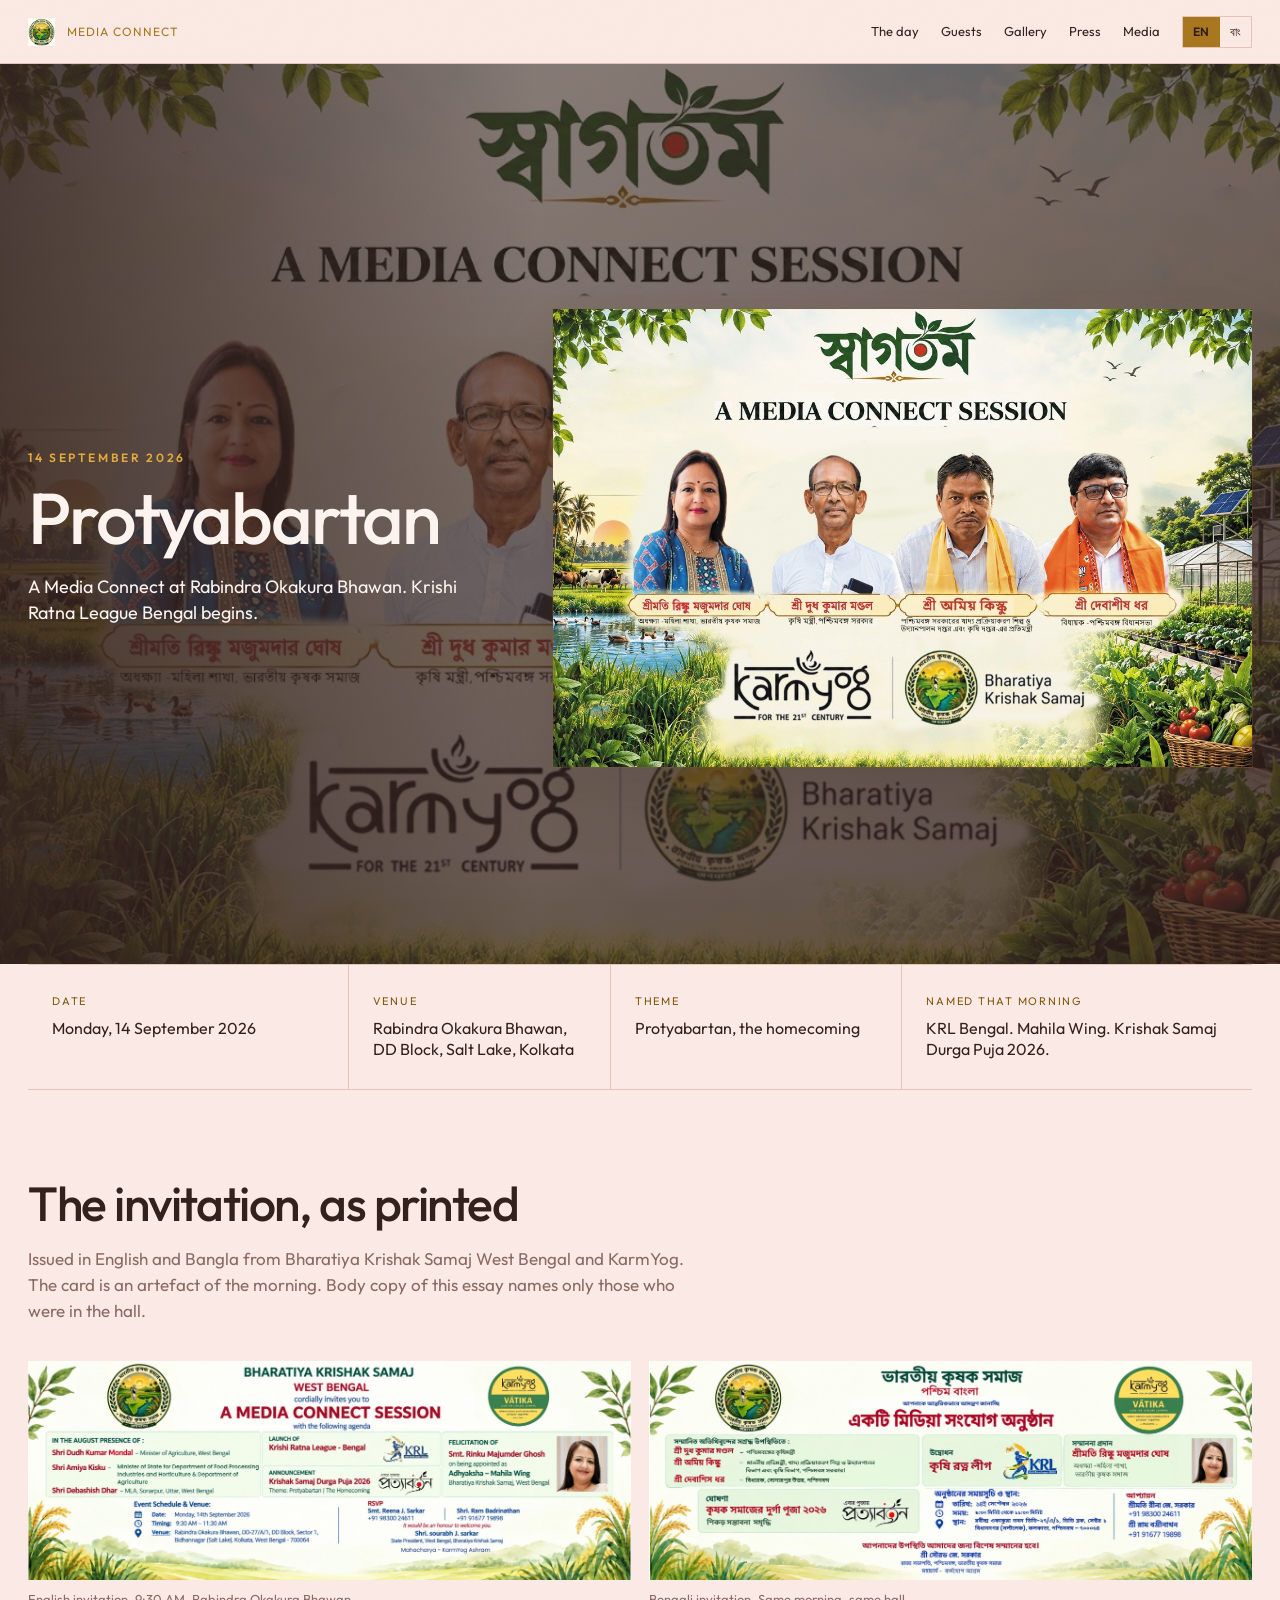
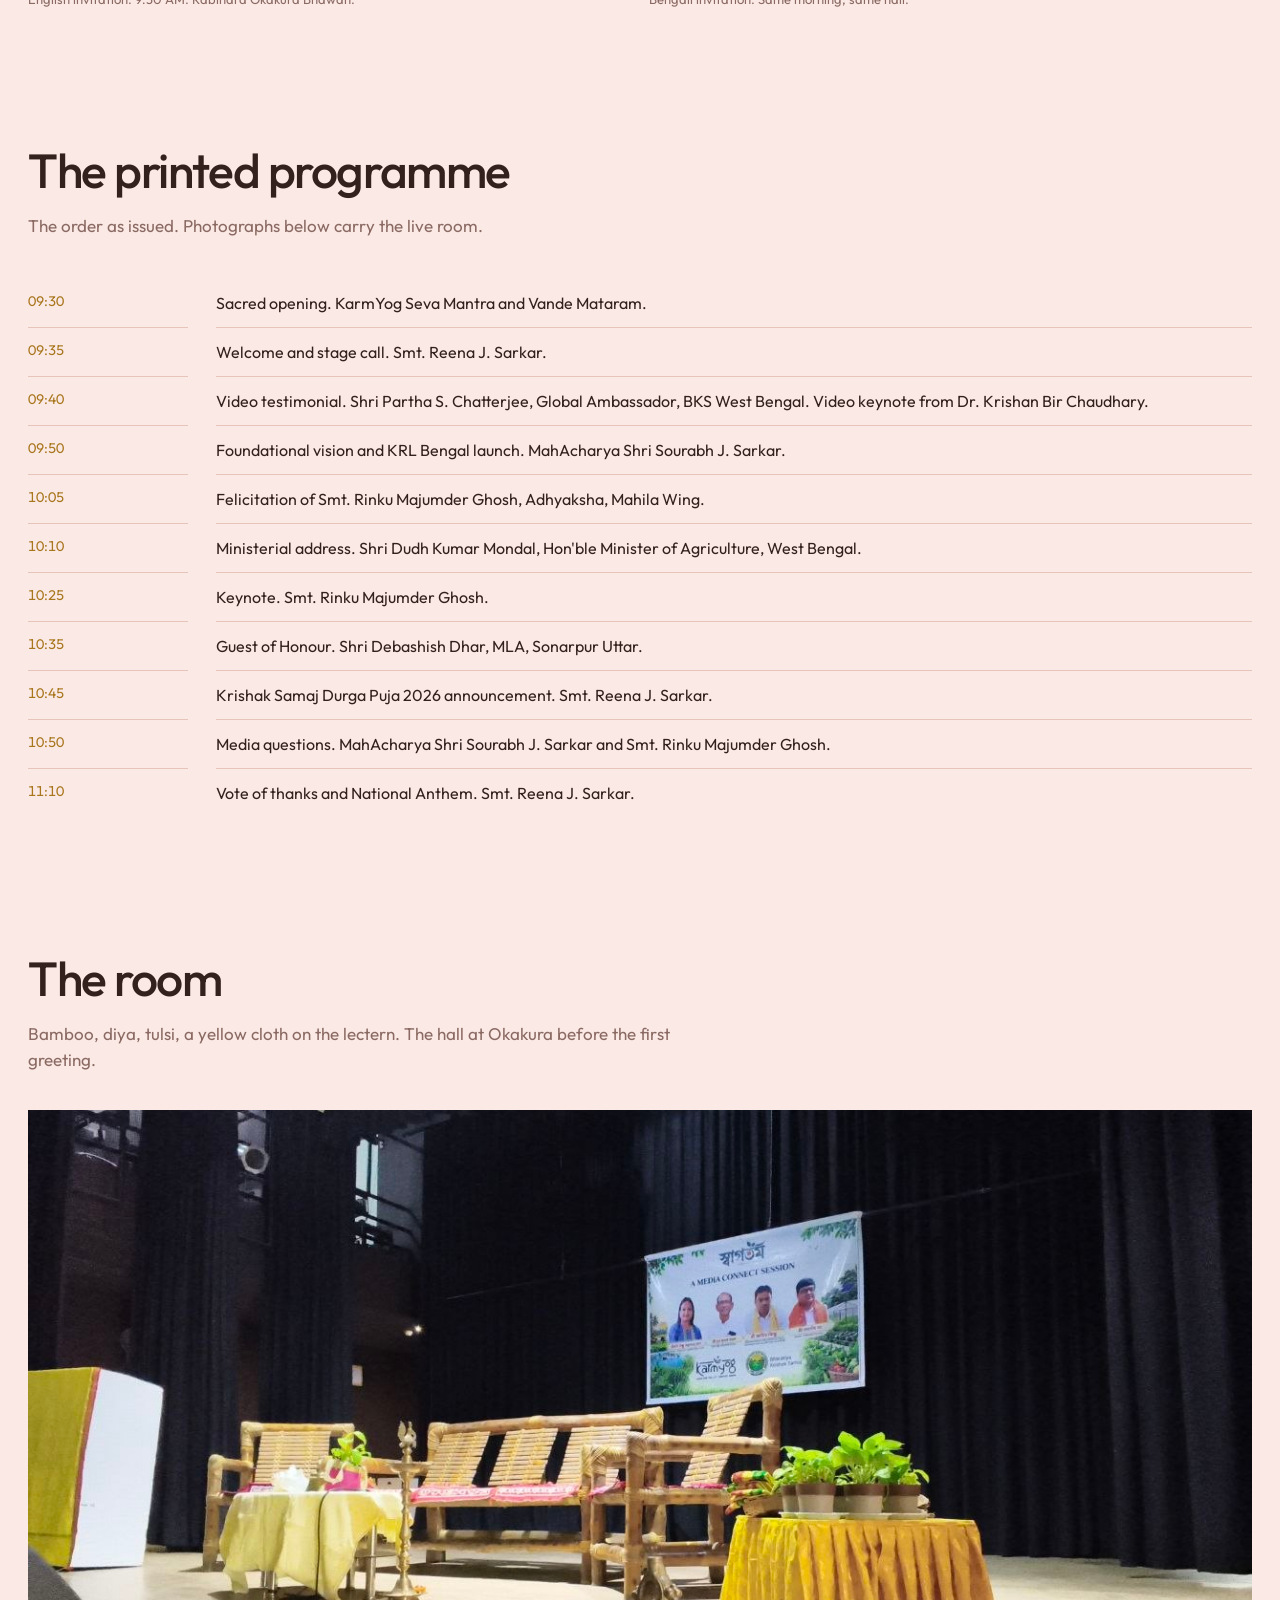
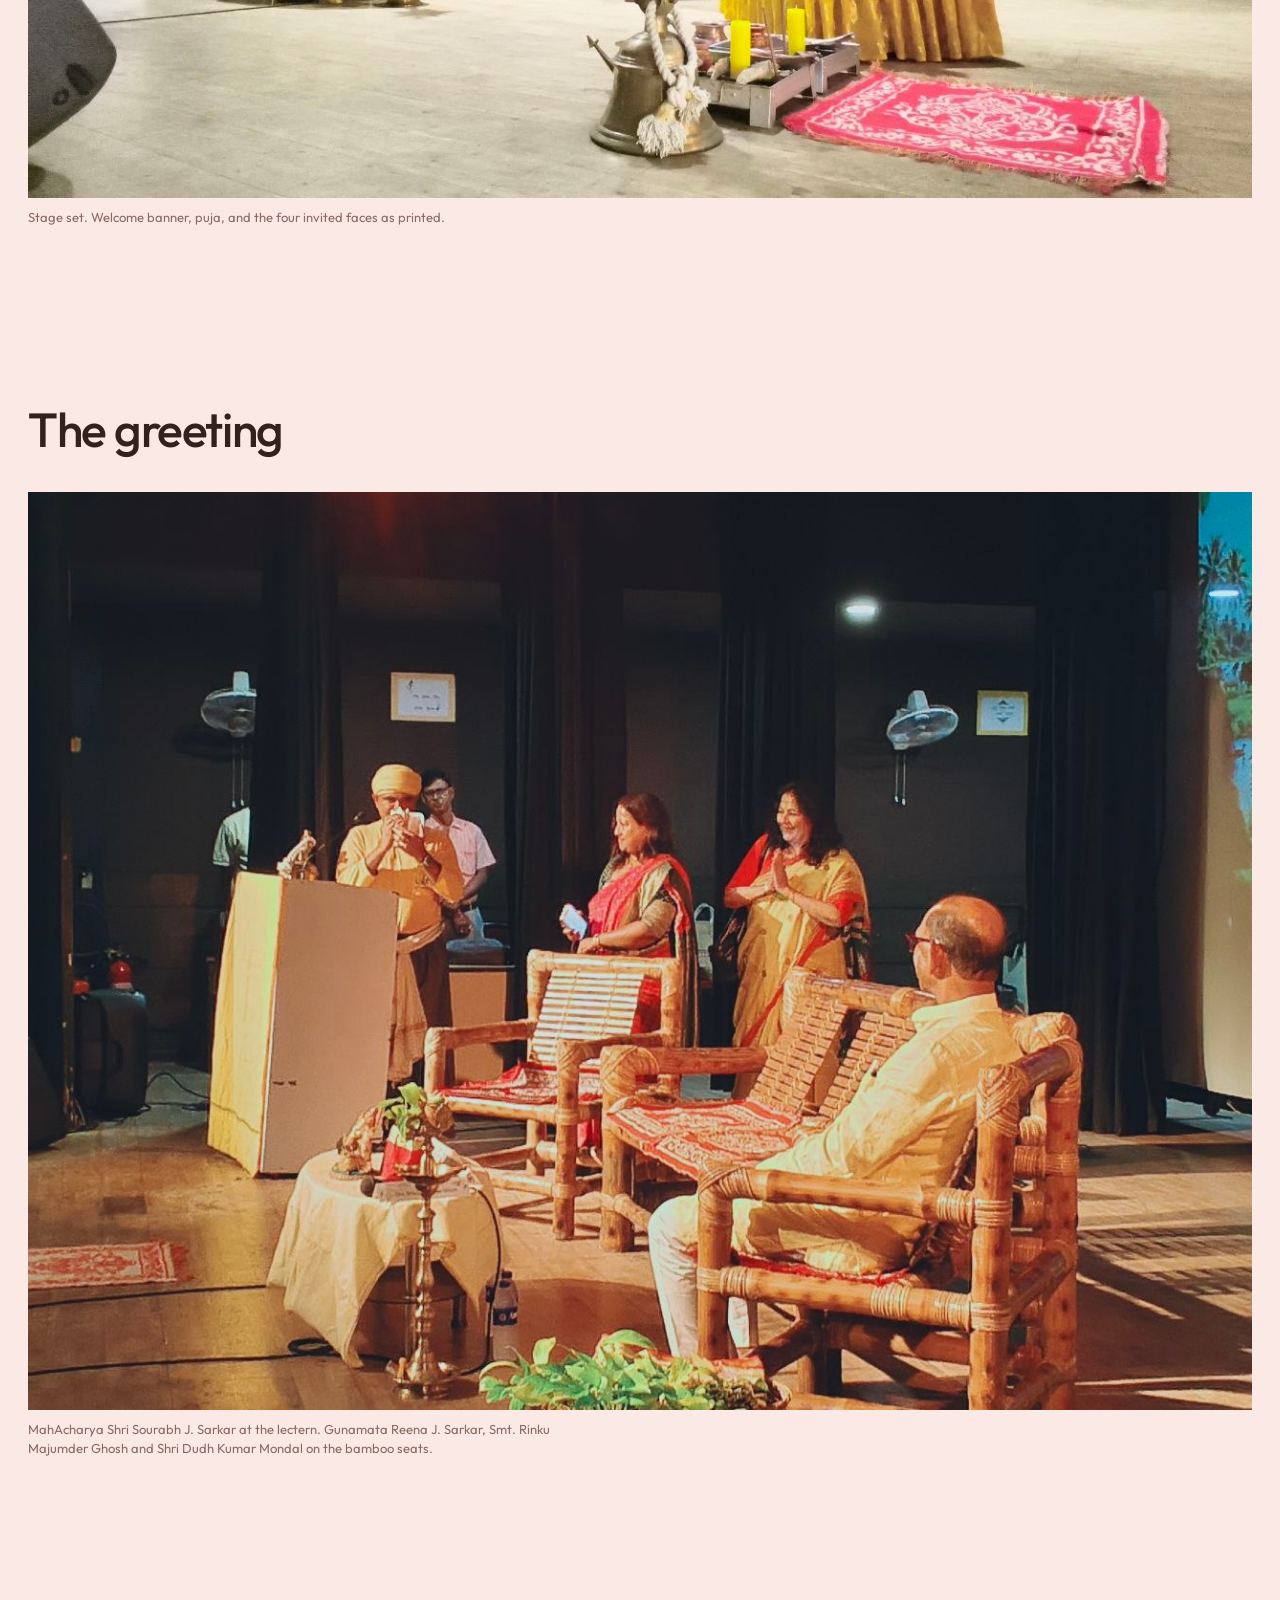
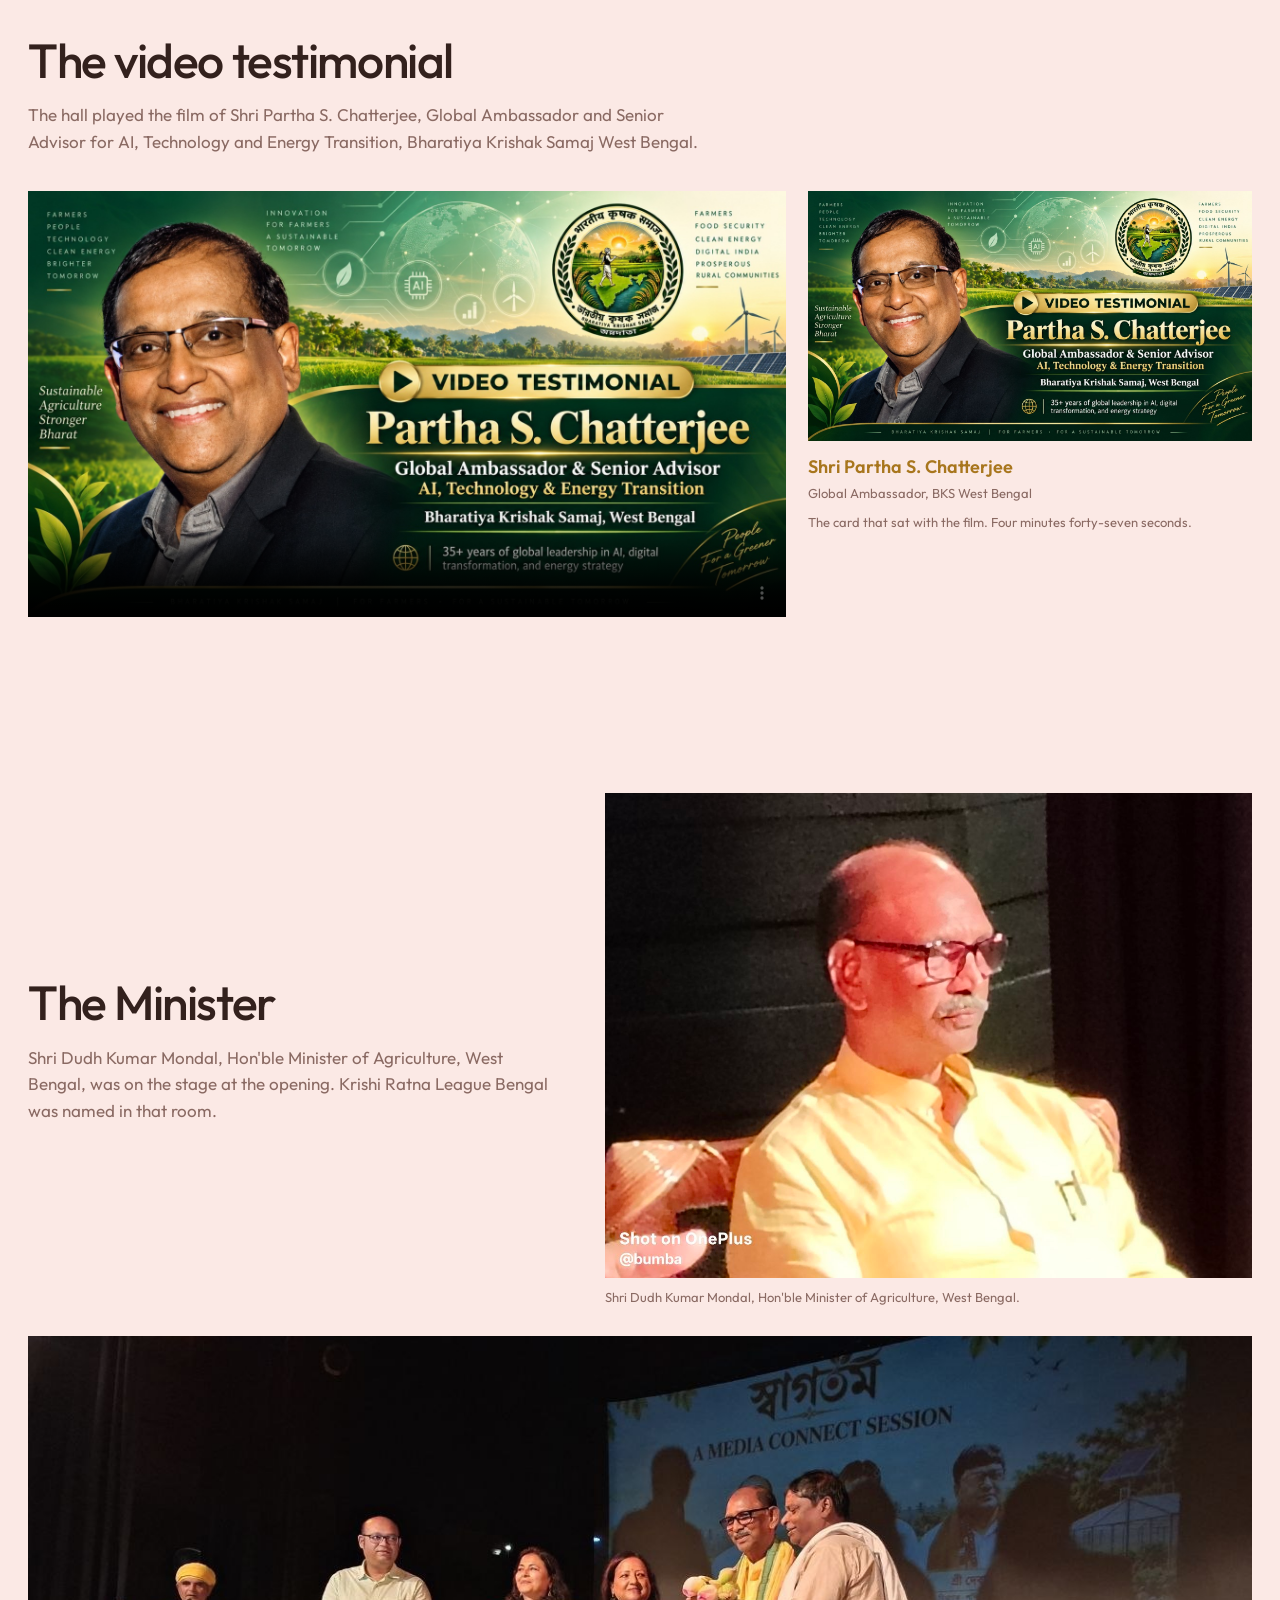
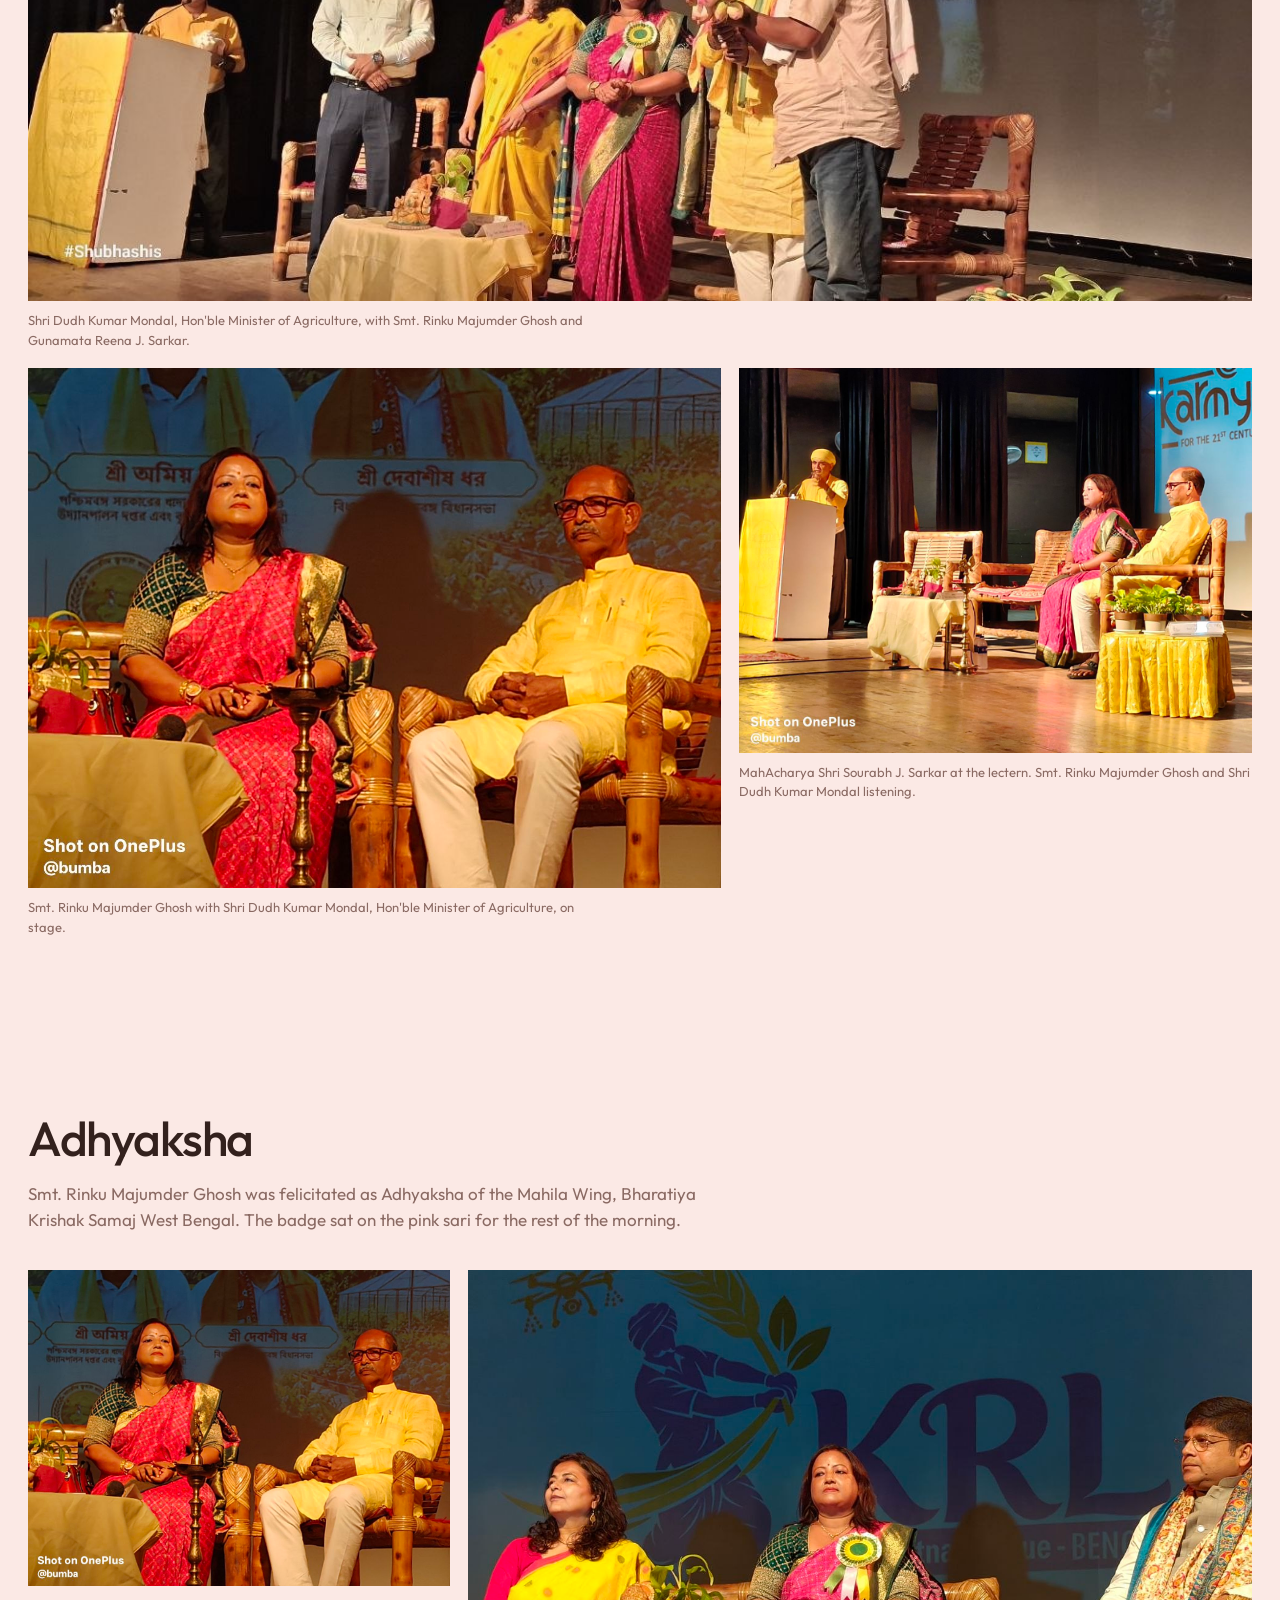
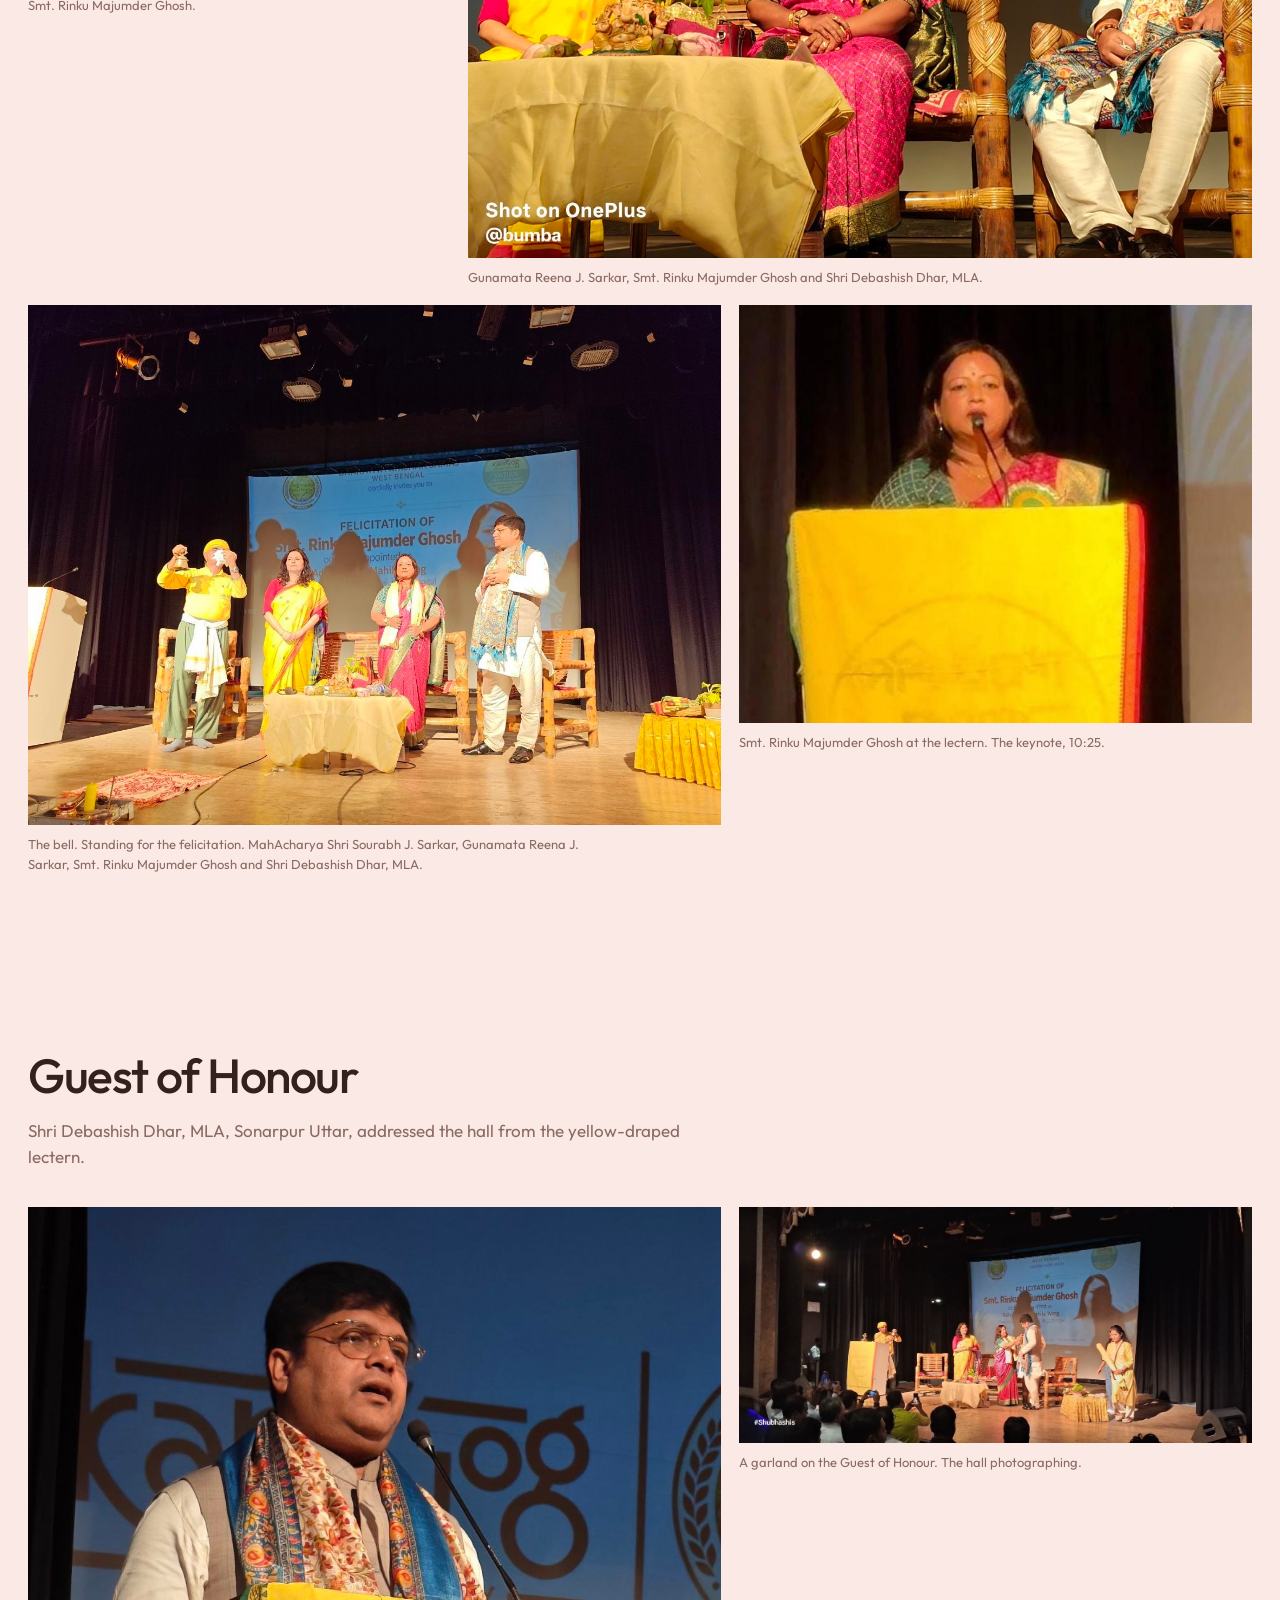
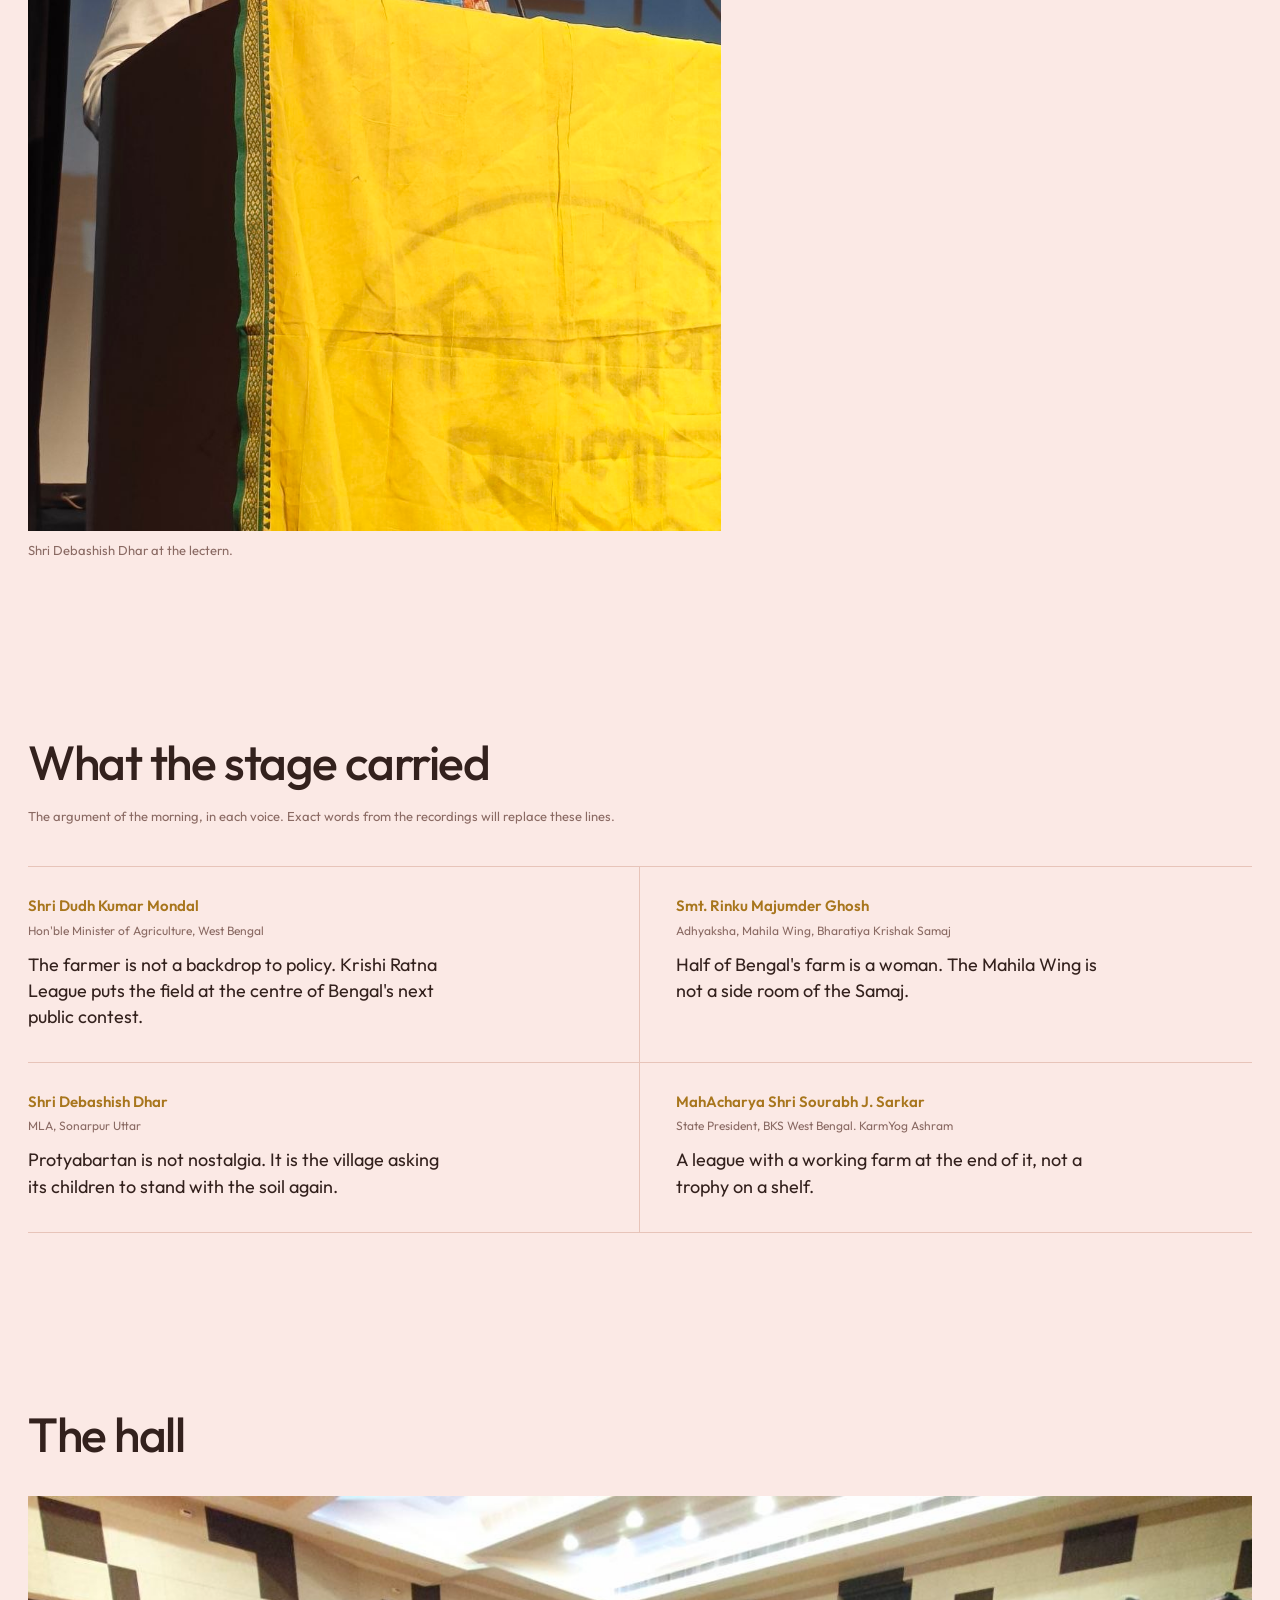
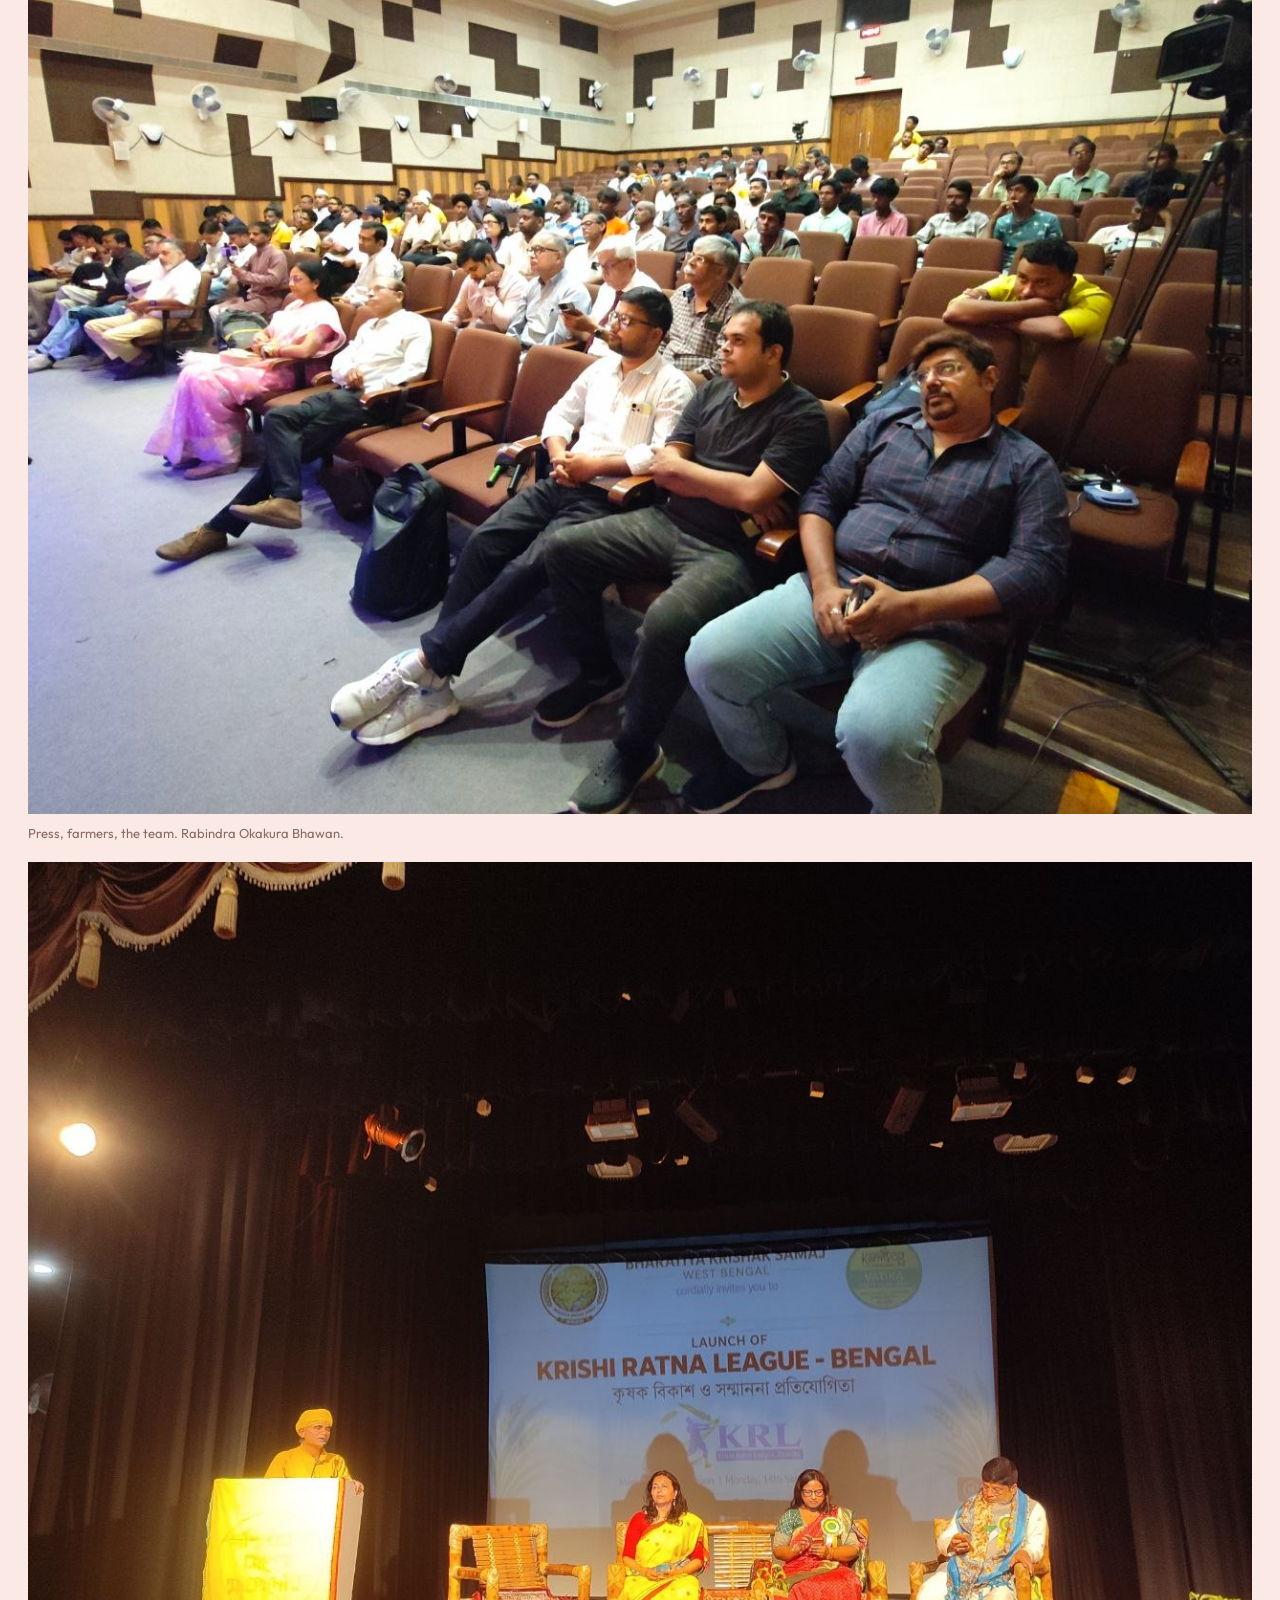
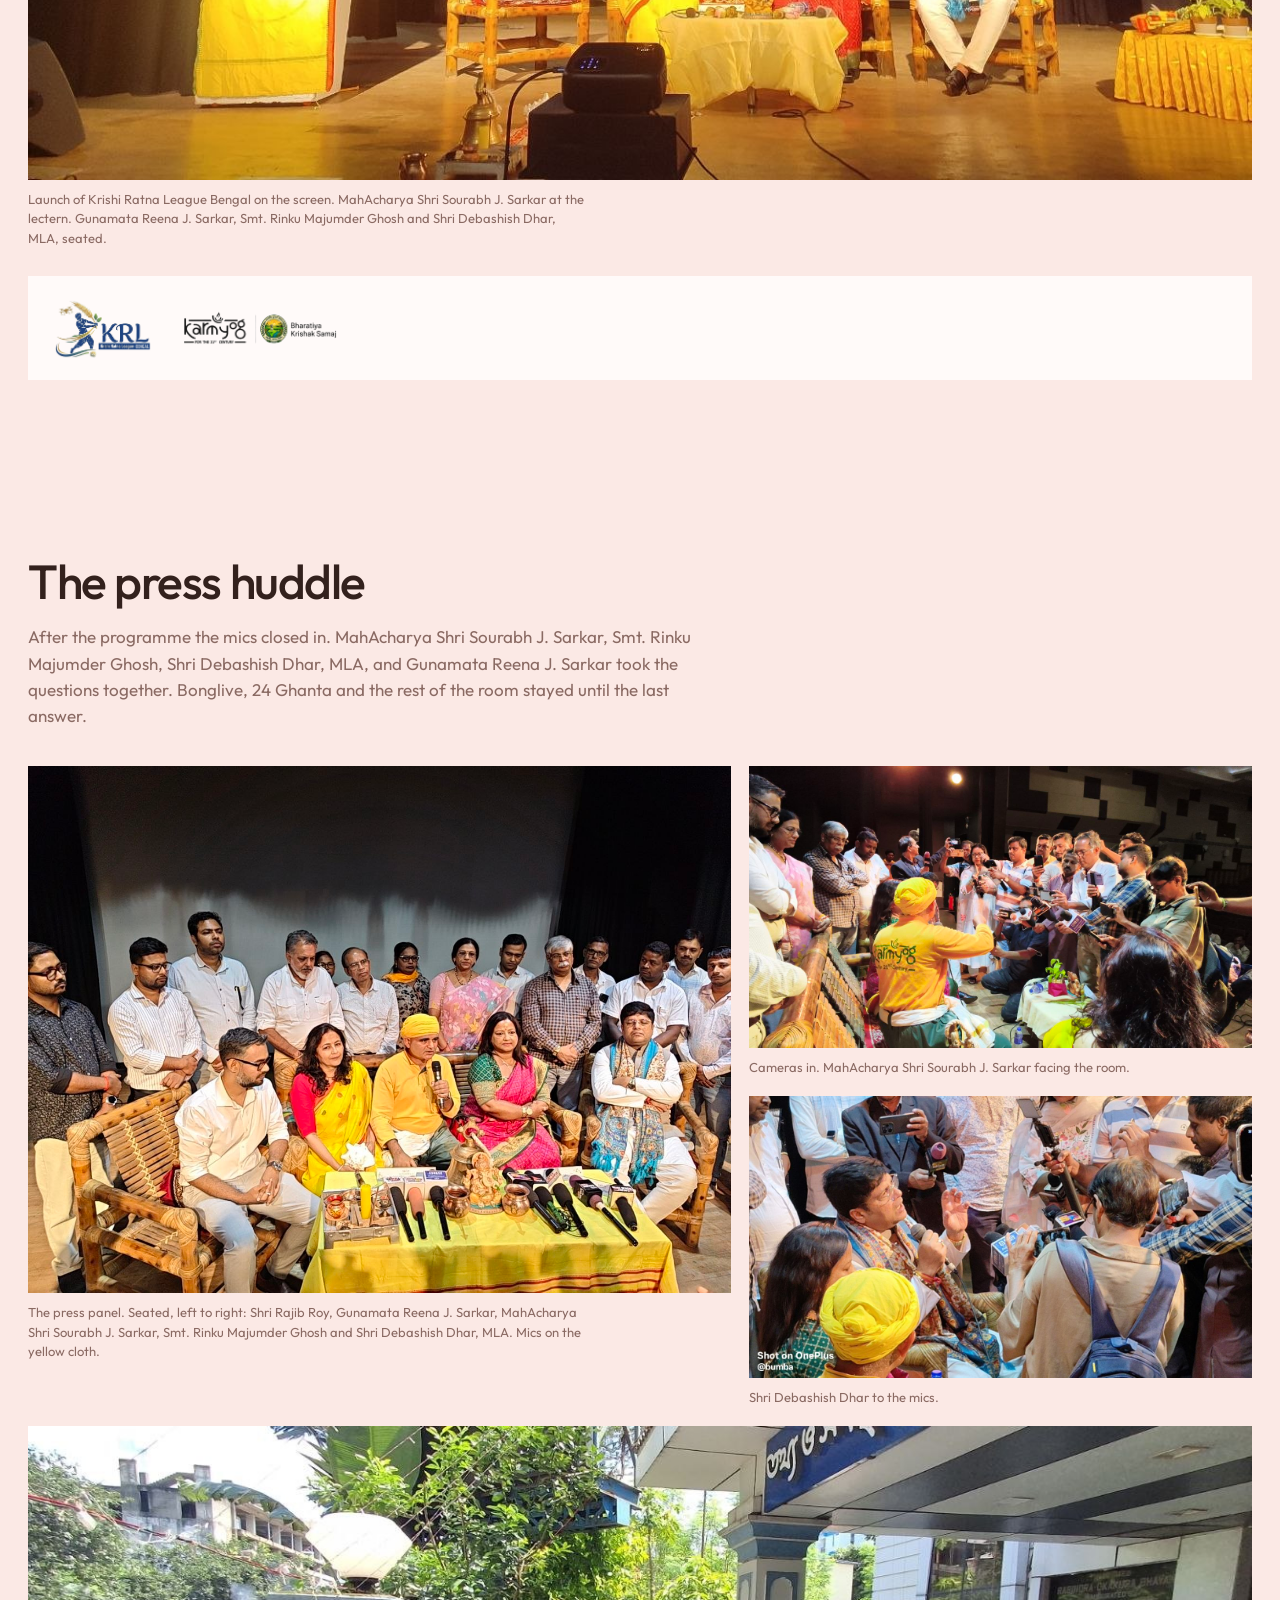
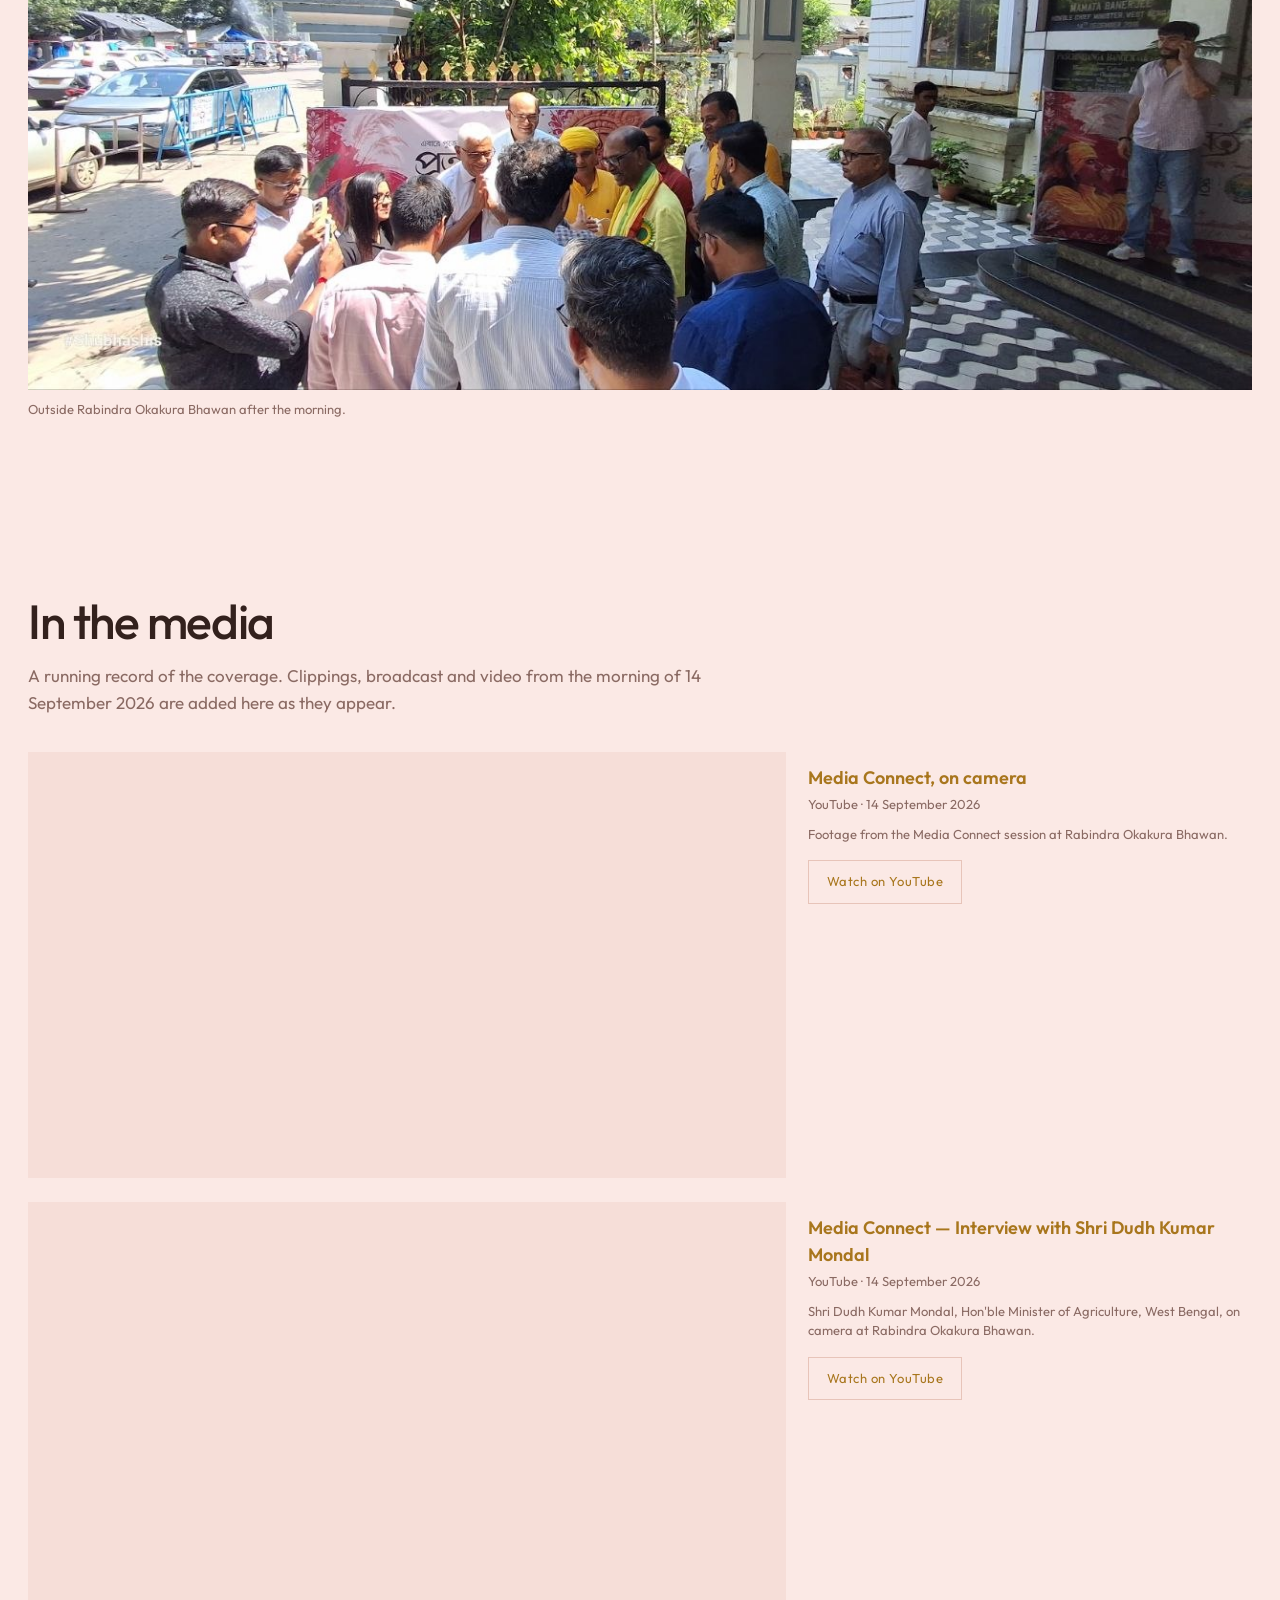
==== commit 755b7fe8: "Light pink theme, guest carousel, third guest photograph Theme inverted from dark to light: --ink is" ====
--- a/index.html
+++ b/index.html
@@ -22,7 +22,7 @@
   <meta name="twitter:description" content="Bharatiya Krishak Samaj West Bengal Media Connect at Rabindra Okakura Bhawan. Krishi Ratna League Bengal.">
   <meta name="twitter:image" content="https://krl-media-connect.vercel.app/images/og.jpg">
   <link rel="image_src" href="https://krl-media-connect.vercel.app/images/og.jpg">
-  <link rel="stylesheet" href="styles.css">
+  <link rel="stylesheet" href="styles.css?v=20260915b">
 </head>
 <body>
   <div class="grain" aria-hidden="true"></div>
@@ -382,10 +382,41 @@
       <h2 data-i18n="guestsTitle">The guests</h2>
       <p class="lede" data-i18n="guestsLede"></p>
 
-      <figure class="full guests-anchor">
-        <img src="images/press-panel.jpg" alt="The press panel seated on bamboo chairs, left to right: Shri Rajib Roy, Gunamata Reena J. Sarkar, MahAcharya Shri Sourabh J. Sarkar, Smt. Rinku Majumder Ghosh and Shri Debashish Dhar, MLA">
-        <figcaption data-i18n="capPanel"></figcaption>
-      </figure>
+      <div class="carousel" data-carousel>
+        <div class="carousel-track" data-carousel-track tabindex="0" role="group" aria-label="Guest photographs">
+          <figure>
+            <img src="images/press-panel.jpg" alt="The press panel seated on bamboo chairs, left to right: Shri Rajib Roy, Gunamata Reena J. Sarkar, MahAcharya Shri Sourabh J. Sarkar, Smt. Rinku Majumder Ghosh and Shri Debashish Dhar, MLA">
+            <figcaption data-i18n="capPanel"></figcaption>
+          </figure>
+          <figure>
+            <img src="images/guests-outside-trio.jpg" alt="Gunamata Reena J. Sarkar with two guests outside Rabindra Okakura Bhawan" loading="lazy">
+            <figcaption data-i18n="capTrioOutside"></figcaption>
+          </figure>
+          <figure>
+            <img src="images/arrival-okakura.jpg" alt="Guests greeting each other outside Rabindra Okakura Bhawan before the session" loading="lazy">
+            <figcaption data-i18n="capArrival"></figcaption>
+          </figure>
+          <figure>
+            <img src="images/hall-front-rows.jpg" alt="The front rows of the hall, listening" loading="lazy">
+            <figcaption data-i18n="capHallFront"></figcaption>
+          </figure>
+          <figure>
+            <img src="images/g-press-wide.jpg" alt="The press conference, full stage" loading="lazy">
+            <figcaption data-i18n="g5"></figcaption>
+          </figure>
+          <figure>
+            <img src="images/g-outside.jpg" alt="Outside Rabindra Okakura Bhawan after the morning" loading="lazy">
+            <figcaption data-i18n="capClose"></figcaption>
+          </figure>
+          <figure>
+            <img src="images/g-tea.jpg" alt="Green room, clay cup for Shri Dudh Kumar Mondal" loading="lazy">
+            <figcaption data-i18n="g3"></figcaption>
+          </figure>
+        </div>
+        <button class="carousel-btn carousel-prev" type="button" data-carousel-prev aria-label="Previous photograph">&#8249;</button>
+        <button class="carousel-btn carousel-next" type="button" data-carousel-next aria-label="Next photograph">&#8250;</button>
+        <p class="carousel-count"><span data-carousel-index>1</span> / <span data-carousel-total>7</span></p>
+      </div>
 
       <ol class="roster">
         <li><span class="roster-num">1</span><h3 data-i18n="gn1"></h3><span class="role" data-i18n="gr1"></span></li>
@@ -395,24 +426,6 @@
         <li><span class="roster-num">5</span><h3 data-i18n="gn5"></h3><span class="role" data-i18n="gr5"></span></li>
       </ol>
 
-      <div class="candid">
-        <figure class="wide">
-          <img src="images/arrival-okakura.jpg" alt="Guests greeting each other outside Rabindra Okakura Bhawan before the session" loading="lazy">
-          <figcaption data-i18n="capArrival"></figcaption>
-        </figure>
-        <figure>
-          <img src="images/hall-front-rows.jpg" alt="The front rows of the hall, listening" loading="lazy">
-          <figcaption data-i18n="capHallFront"></figcaption>
-        </figure>
-        <figure>
-          <img src="images/g-tea.jpg" alt="Green room, clay cup for Shri Dudh Kumar Mondal" loading="lazy">
-          <figcaption data-i18n="g3"></figcaption>
-        </figure>
-        <figure class="wide">
-          <img src="images/g-press-wide.jpg" alt="The press conference, full stage" loading="lazy">
-          <figcaption data-i18n="g5"></figcaption>
-        </figure>
-      </div>
     </div>
   </section>
 
@@ -506,6 +519,6 @@
     </div>
   </footer>
 
-  <script src="app.js"></script>
+  <script src="app.js?v=20260915b"></script>
 </body>
 </html>
--- a/styles.css
+++ b/styles.css
@@ -51,16 +51,22 @@
 :root {
   /* Earthy palette: soil, bark, clay, turmeric, field green, unbleached paper.
      Drawn from the hall at Okakura — wood panelling, brown seats, cream walls. */
-  --ink: #1b1510;
-  --ink-2: #2a2019;
-  --ink-3: #3d3025;
-  --clay: #b4653a;
-  --gold: #e3a93c;
-  --gold-dim: #a97a22;
-  --leaf: #7a9247;
-  --paper: #f3ece1;
-  --mute: #b3a695;
-  --line: rgba(227, 169, 60, 0.26);
+  /* Light earthy pink. --ink is the PAGE BACKGROUND, --paper is the TEXT.
+     The hero keeps a dark scrim because light type sits over video there. */
+  --ink: #fbe9e5;
+  --ink-2: #f6ded8;
+  --ink-3: #eccbc3;
+  --surface: #fffaf9;
+  --clay: #a8502e;
+  --gold: #a8761d;
+  --gold-dim: #82590f;
+  --leaf: #5f7434;
+  --paper: #33211d;
+  --mute: #8a6a63;
+  --hero-text: #fdf4f0;
+  --on-gold: #2e1b17;
+  --scrim: 51, 33, 29;
+  --line: rgba(168, 80, 46, 0.24);
   --radius: 0;
   --nav: 64px;
 }
@@ -102,8 +108,9 @@
   justify-content: space-between;
   gap: 1rem;
   padding: 0 28px;
-  background: rgba(10, 23, 48, 0.88);
-  border-bottom: 1px solid rgba(239, 182, 60, 0.18);
+  background: rgba(251, 233, 229, 0.93);
+  backdrop-filter: saturate(140%) blur(8px);
+  border-bottom: 1px solid var(--line);
 }
 .nav-brand {
   display: flex;
@@ -139,7 +146,7 @@
 }
 .lang button[aria-pressed="true"] {
   background: var(--gold);
-  color: var(--ink);
+  color: var(--on-gold);
   font-weight: 600;
 }
 
@@ -165,8 +172,8 @@
   inset: 0;
   z-index: 1;
   background:
-    linear-gradient(90deg, rgba(10, 23, 48, 0.82) 0%, rgba(10, 23, 48, 0.42) 42%, rgba(10, 23, 48, 0.55) 100%),
-    linear-gradient(180deg, rgba(10, 23, 48, 0.28) 0%, rgba(10, 23, 48, 0.55) 100%);
+    linear-gradient(90deg, rgba(var(--scrim), 0.82) 0%, rgba(var(--scrim), 0.42) 42%, rgba(var(--scrim), 0.55) 100%),
+    linear-gradient(180deg, rgba(var(--scrim), 0.28) 0%, rgba(var(--scrim), 0.55) 100%);
 }
 .hero-inner {
   position: relative;
@@ -183,9 +190,9 @@
 .hero-copy { padding-top: 0; }
 .hero-banner {
   margin: 0;
-  background: var(--paper);
-  outline: 1px solid rgba(239, 182, 60, 0.45);
-  box-shadow: 0 28px 80px rgba(0, 0, 0, 0.5);
+  background: var(--surface);
+  outline: 1px solid var(--line);
+  box-shadow: 0 24px 60px rgba(51, 33, 29, 0.18);
 }
 .hero-banner img {
   width: 100%;
@@ -196,7 +203,8 @@
   font-size: 12px;
   letter-spacing: 0.22em;
   text-transform: uppercase;
-  color: var(--gold);
+  /* sits over the dark hero scrim, so it keeps the bright gold */
+  color: #e3a93c;
   font-weight: 600;
   margin-bottom: 14px;
 }
@@ -206,6 +214,7 @@
   font-weight: 500;
   letter-spacing: -0.03em;
   max-width: 12ch;
+  color: var(--hero-text);
 }
 html[lang="bn"] .hero h1 {
   letter-spacing: 0;
@@ -217,7 +226,7 @@
   max-width: 36ch;
   font-size: 18px;
   line-height: 1.45;
-  color: var(--paper);
+  color: var(--hero-text);
 }
 
 .wrap {
@@ -297,11 +306,11 @@
   font-variant-numeric: tabular-nums;
   font-size: 14px;
   padding: 12px 0;
-  border-top: 1px solid rgba(154, 166, 191, 0.18);
+  border-top: 1px solid var(--line);
 }
 .programme p {
   padding: 12px 0;
-  border-top: 1px solid rgba(154, 166, 191, 0.18);
+  border-top: 1px solid var(--line);
   font-size: 16px;
 }
 .programme time:first-of-type,
@@ -442,7 +451,7 @@
   gap: 28px;
   margin-top: 28px;
   padding: 20px 24px;
-  background: var(--paper);
+  background: var(--surface);
 }
 .marks img { height: 52px; width: auto; }
 .marks .krl { height: 64px; }
@@ -484,7 +493,7 @@
 }
 .dl:hover {
   background: var(--gold);
-  color: var(--ink);
+  color: var(--on-gold);
   border-color: var(--gold);
 }
 .film-meta .dl { margin-top: 16px; }
@@ -498,8 +507,8 @@
 }
 .coverage .clip img {
   width: 100%;
-  background: var(--paper);
-  outline: 1px solid rgba(239, 182, 60, 0.3);
+  background: var(--surface);
+  outline: 1px solid var(--line);
 }
 .card {
   display: flex;
@@ -508,7 +517,7 @@
   gap: 12px;
   padding: 26px 24px 28px;
   border: 1px solid var(--line);
-  background: rgba(239, 182, 60, 0.04);
+  background: rgba(168, 118, 29, 0.06);
 }
 .card .tag {
   font-size: 11px;
@@ -541,8 +550,8 @@
 }
 .release img {
   width: 100%;
-  background: var(--paper);
-  outline: 1px solid rgba(239, 182, 60, 0.3);
+  background: var(--surface);
+  outline: 1px solid var(--line);
 }
 .release div { display: flex; flex-direction: column; align-items: flex-start; gap: 12px; }
 
@@ -588,22 +597,64 @@
    rather than an invented one. */
 .roster .role:empty { display: none; }
 
-.candid {
-  margin-top: 36px;
-  display: grid;
-  grid-template-columns: 1fr 1fr;
-  gap: 14px;
-}
-.candid figure { margin: 0; background: var(--ink-2); }
-.candid figure.wide { grid-column: span 2; }
-.candid img {
-  width: 100%;
-  height: 100%;
+/* Guest carousel: one photograph at a time, swipeable, arrows and keyboard. */
+.carousel { position: relative; margin-top: 36px; }
+.carousel-track {
+  display: flex;
+  gap: 16px;
+  overflow-x: auto;
+  scroll-snap-type: x mandatory;
+  scroll-behavior: smooth;
+  scrollbar-width: none;
+  -ms-overflow-style: none;
+}
+.carousel-track::-webkit-scrollbar { display: none; }
+.carousel-track:focus-visible { outline: 2px solid var(--gold); outline-offset: 4px; }
+.carousel-track > figure {
+  flex: 0 0 100%;
+  scroll-snap-align: center;
+  margin: 0;
+  background: var(--ink-2);
+}
+.carousel-track > figure img {
+  width: 100%;
+  aspect-ratio: 16 / 10;
   object-fit: cover;
-  aspect-ratio: 4 / 3;
-}
-.candid figure.wide img { aspect-ratio: 16 / 7; }
-.candid figcaption { padding: 10px 12px 12px; margin-top: 0; }
+  display: block;
+}
+.carousel-track > figure figcaption {
+  padding: 12px 14px 14px;
+  margin-top: 0;
+  max-width: 78ch;
+}
+.carousel-btn {
+  position: absolute;
+  top: calc(50% - 40px);
+  transform: translateY(-50%);
+  width: 46px;
+  height: 46px;
+  display: grid;
+  place-items: center;
+  font-size: 26px;
+  line-height: 1;
+  color: var(--on-gold);
+  background: rgba(251, 233, 229, 0.93);
+  border: 1px solid var(--line);
+  border-radius: 50%;
+  transition: background 0.2s ease;
+}
+.carousel-btn:hover { background: var(--gold); }
+.carousel-btn:focus-visible { outline: 2px solid var(--gold); outline-offset: 3px; }
+.carousel-btn[disabled] { opacity: 0.3; cursor: default; }
+.carousel-prev { left: 14px; }
+.carousel-next { right: 14px; }
+.carousel-count {
+  margin-top: 12px;
+  font-size: 12px;
+  letter-spacing: 0.12em;
+  color: var(--mute);
+  font-variant-numeric: tabular-nums;
+}
 
 @media (prefers-reduced-motion: no-preference) {
   .reveal {
@@ -619,11 +670,13 @@
   .nav-word { display: none; }
   .nav-links { gap: 12px; font-size: 12px; }
   .hero-copy, .wrap { padding-left: 16px; padding-right: 16px; }
-  .facts, .artefacts, .pair, .split, .portrait-row, .press-grid, .voices, .programme, .film, .hero-inner, .gallery, .coverage, .release, .roster, .candid {
+  .facts, .artefacts, .pair, .split, .portrait-row, .press-grid, .voices, .programme, .film, .hero-inner, .gallery, .coverage, .release, .roster {
     grid-template-columns: 1fr;
   }
-  .candid figure.wide { grid-column: auto; }
-  .candid figure.wide img { aspect-ratio: 4 / 3; }
+  .carousel-btn { width: 38px; height: 38px; font-size: 22px; }
+  .carousel-prev { left: 8px; }
+  .carousel-next { right: 8px; }
+  .carousel-track > figure img { aspect-ratio: 4 / 3; }
   .release { gap: 22px; }
   .sub { margin-top: 44px; }
   .gallery figure.wide { grid-column: auto; }
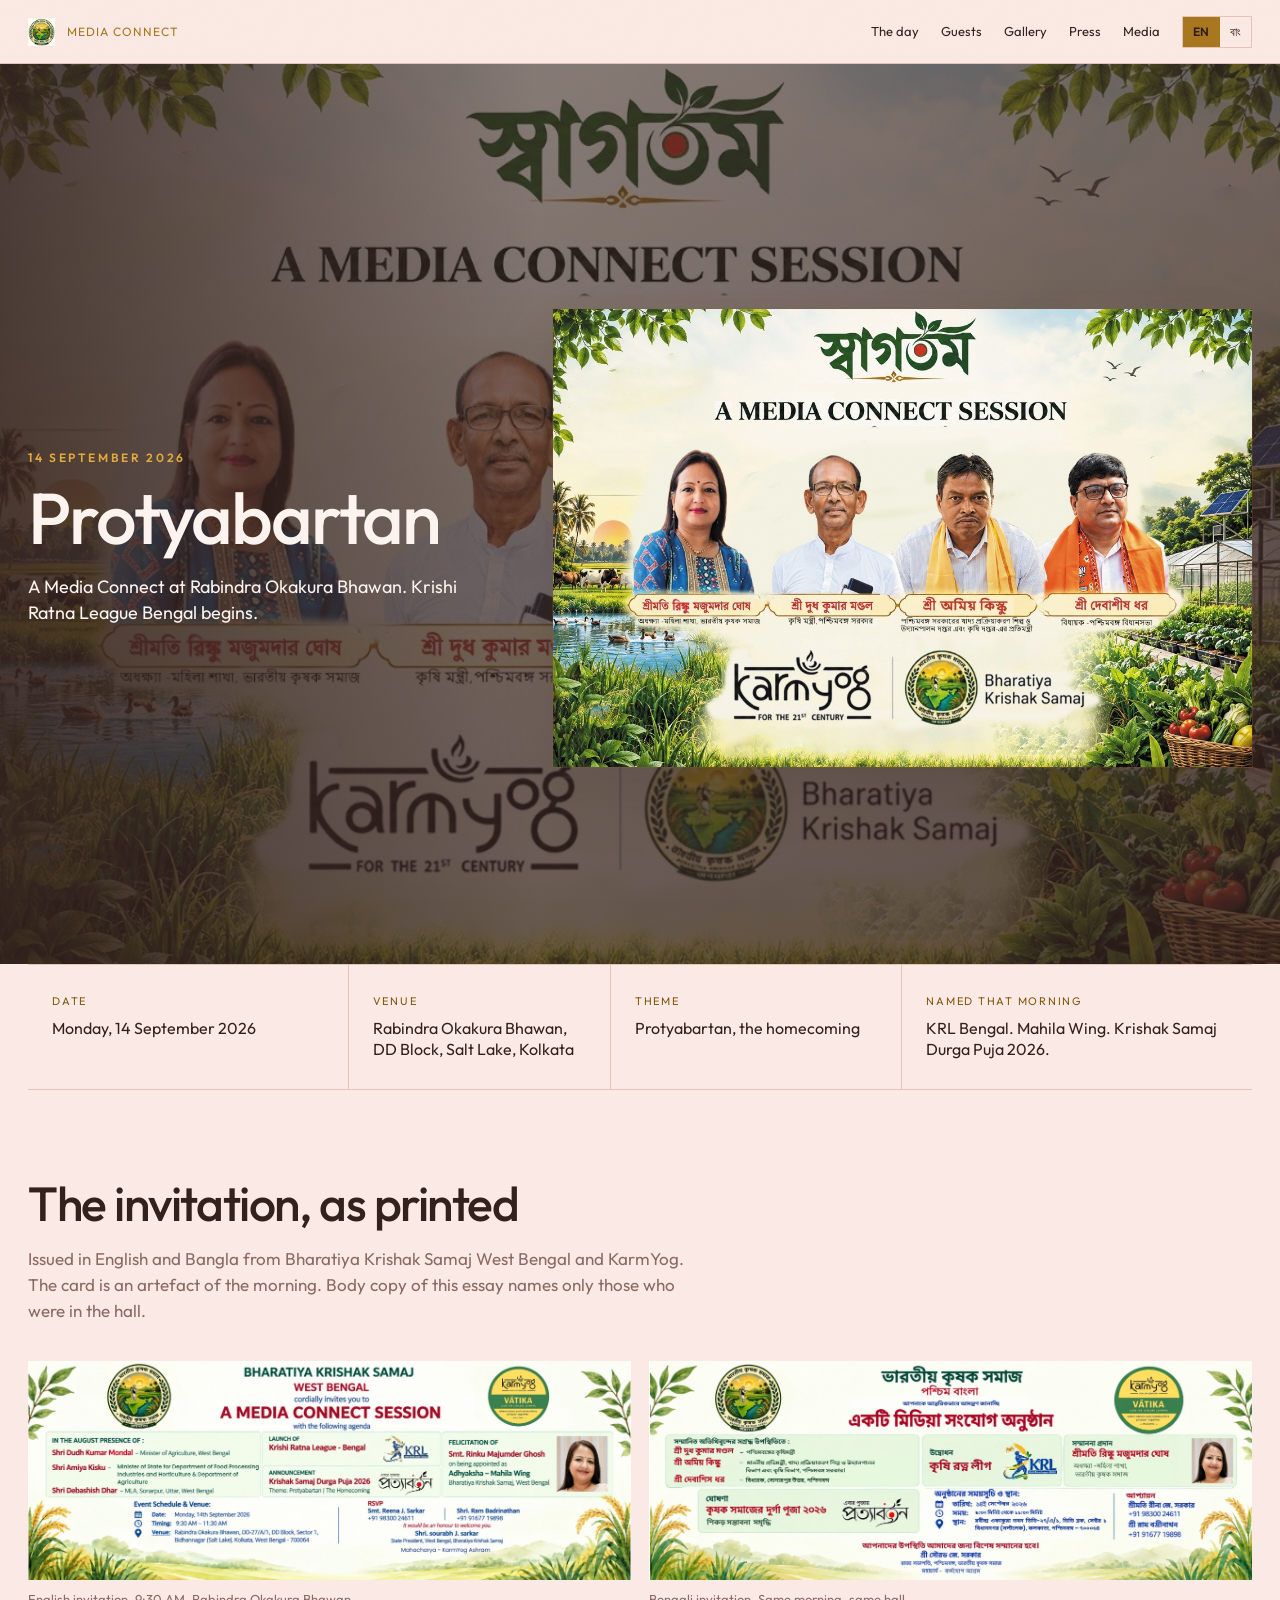
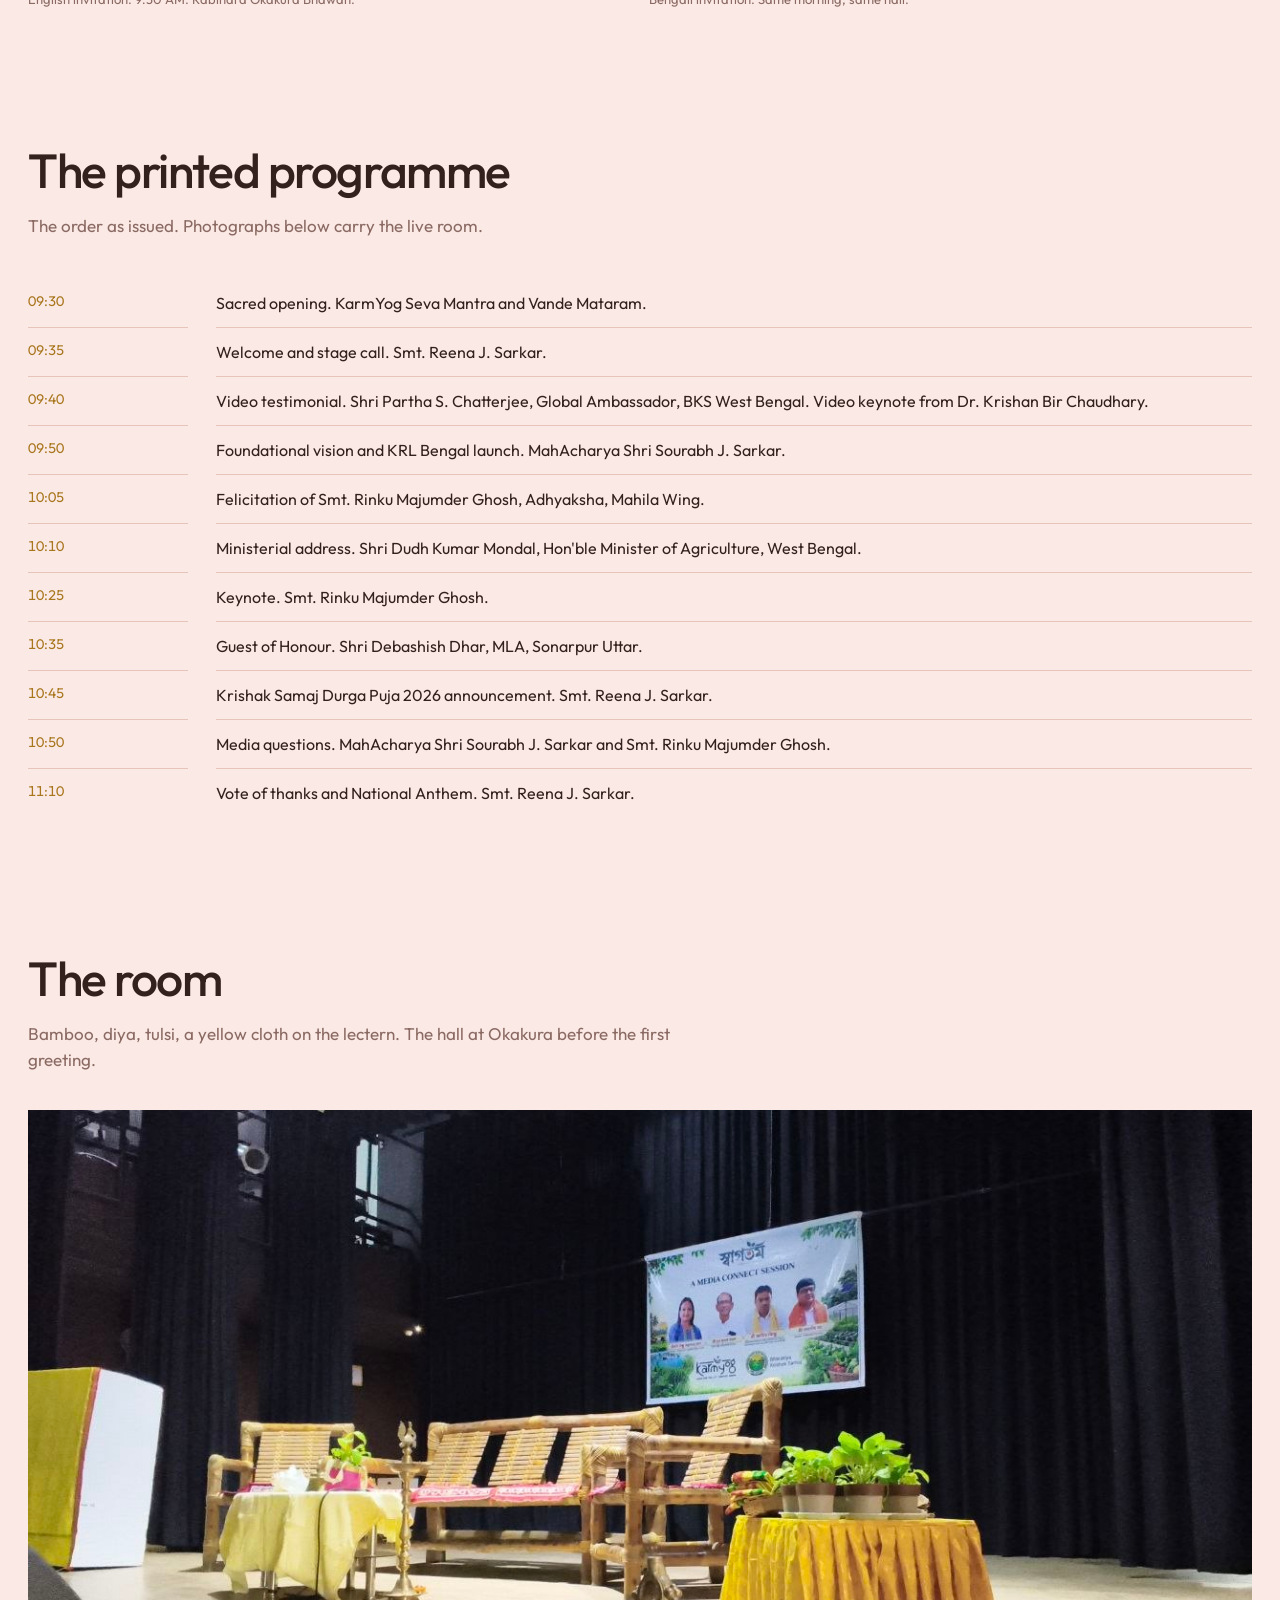
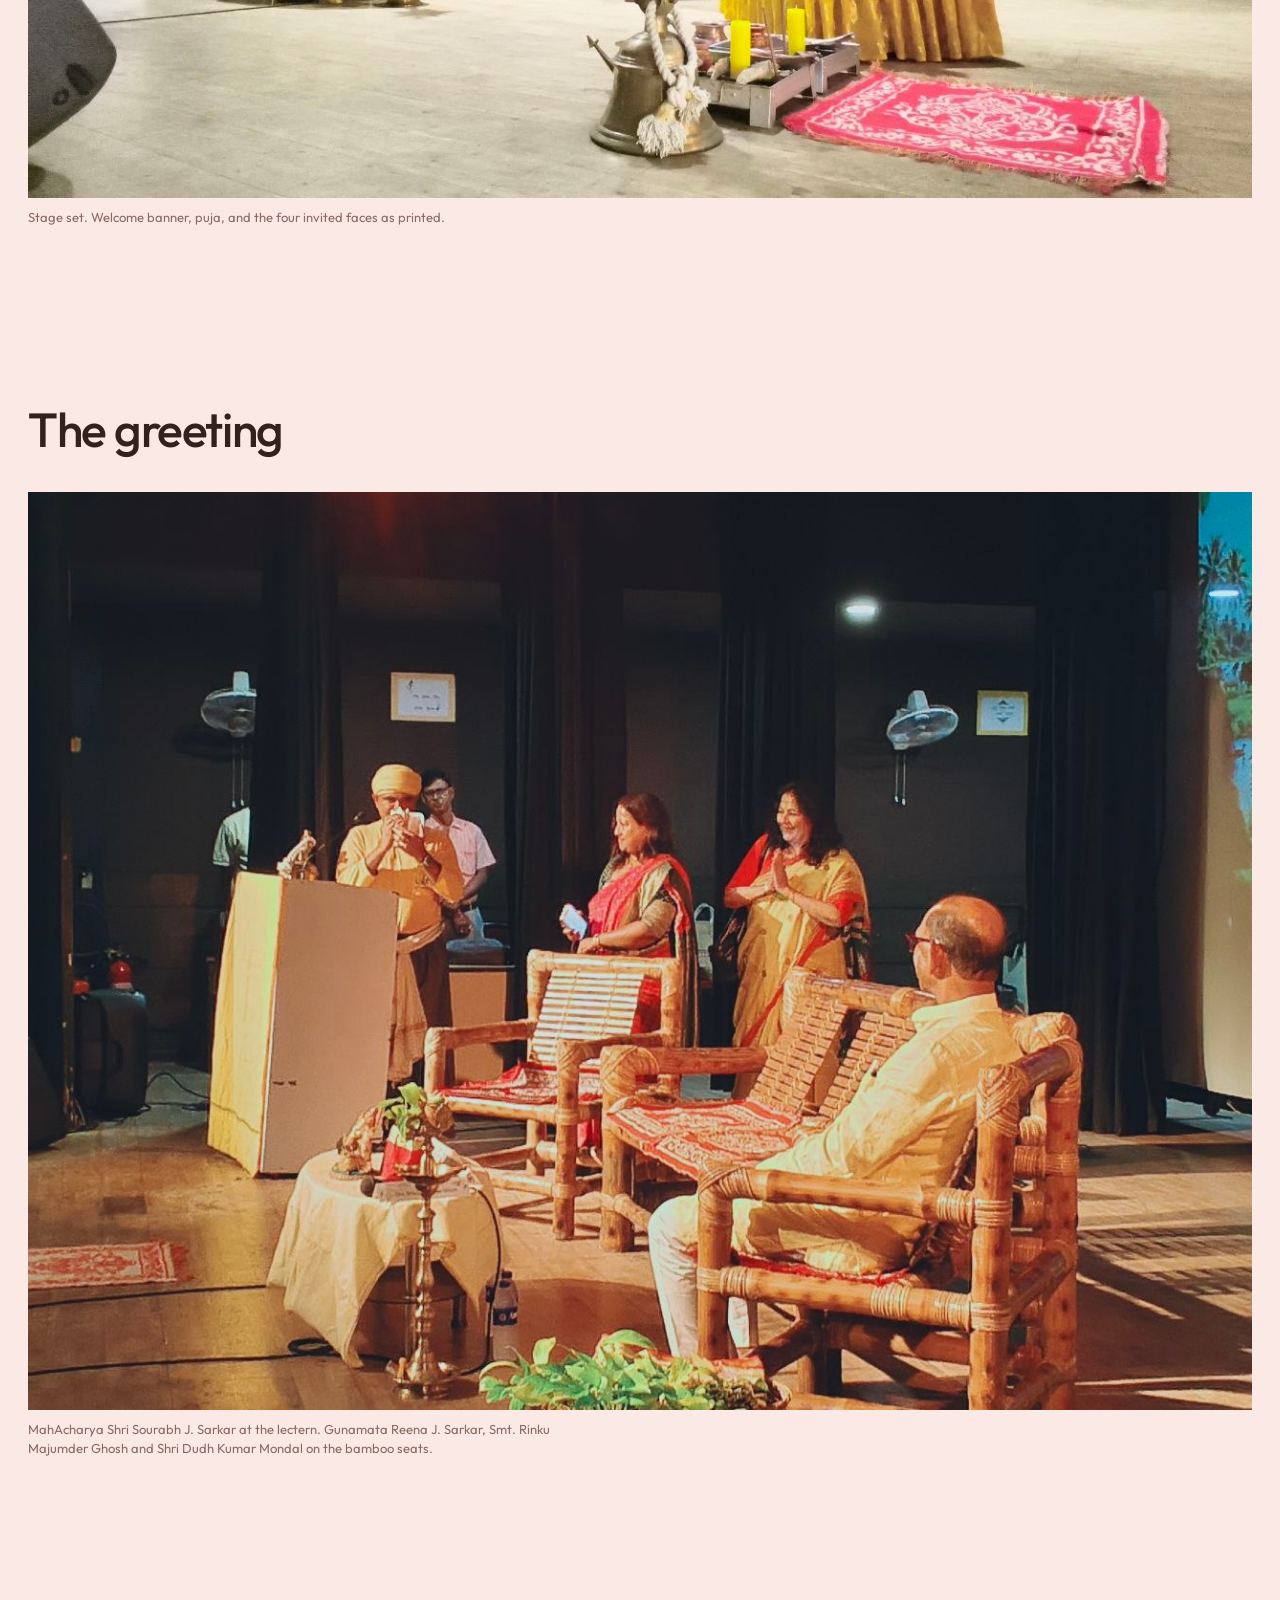
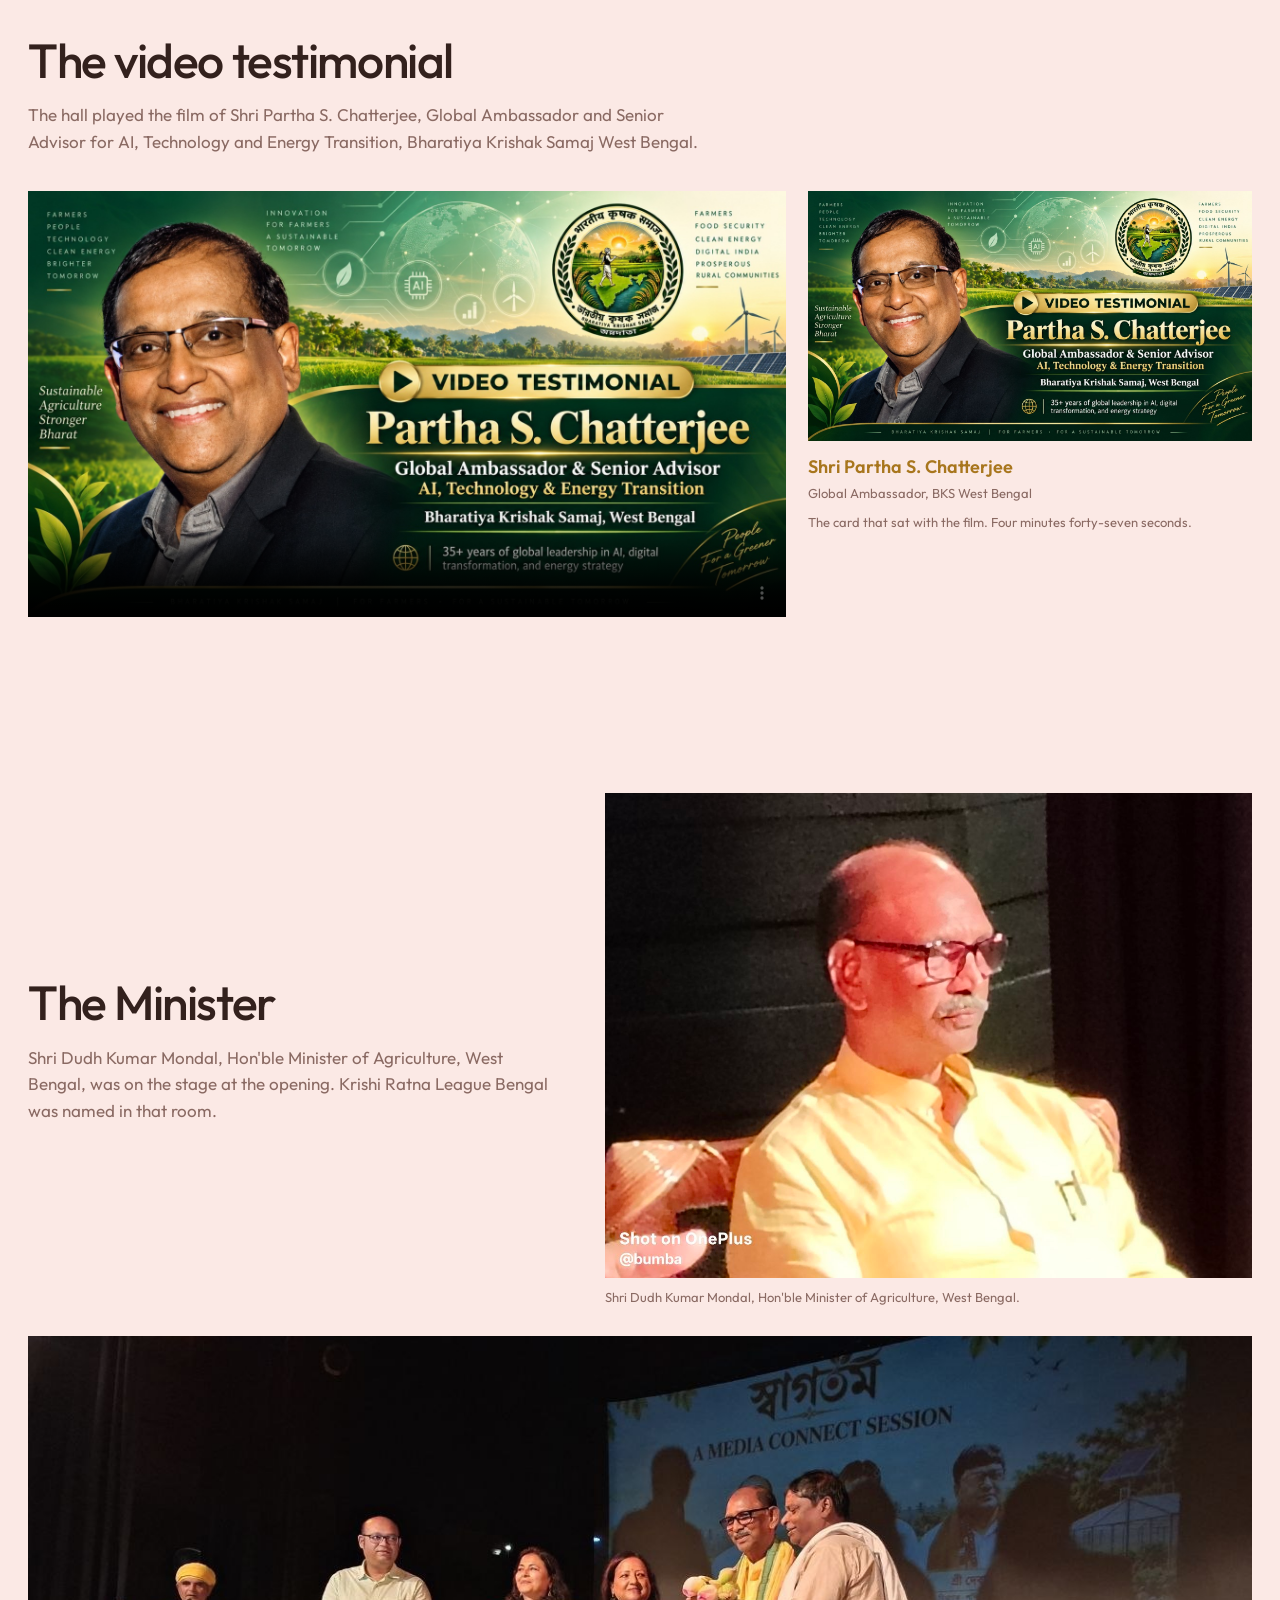
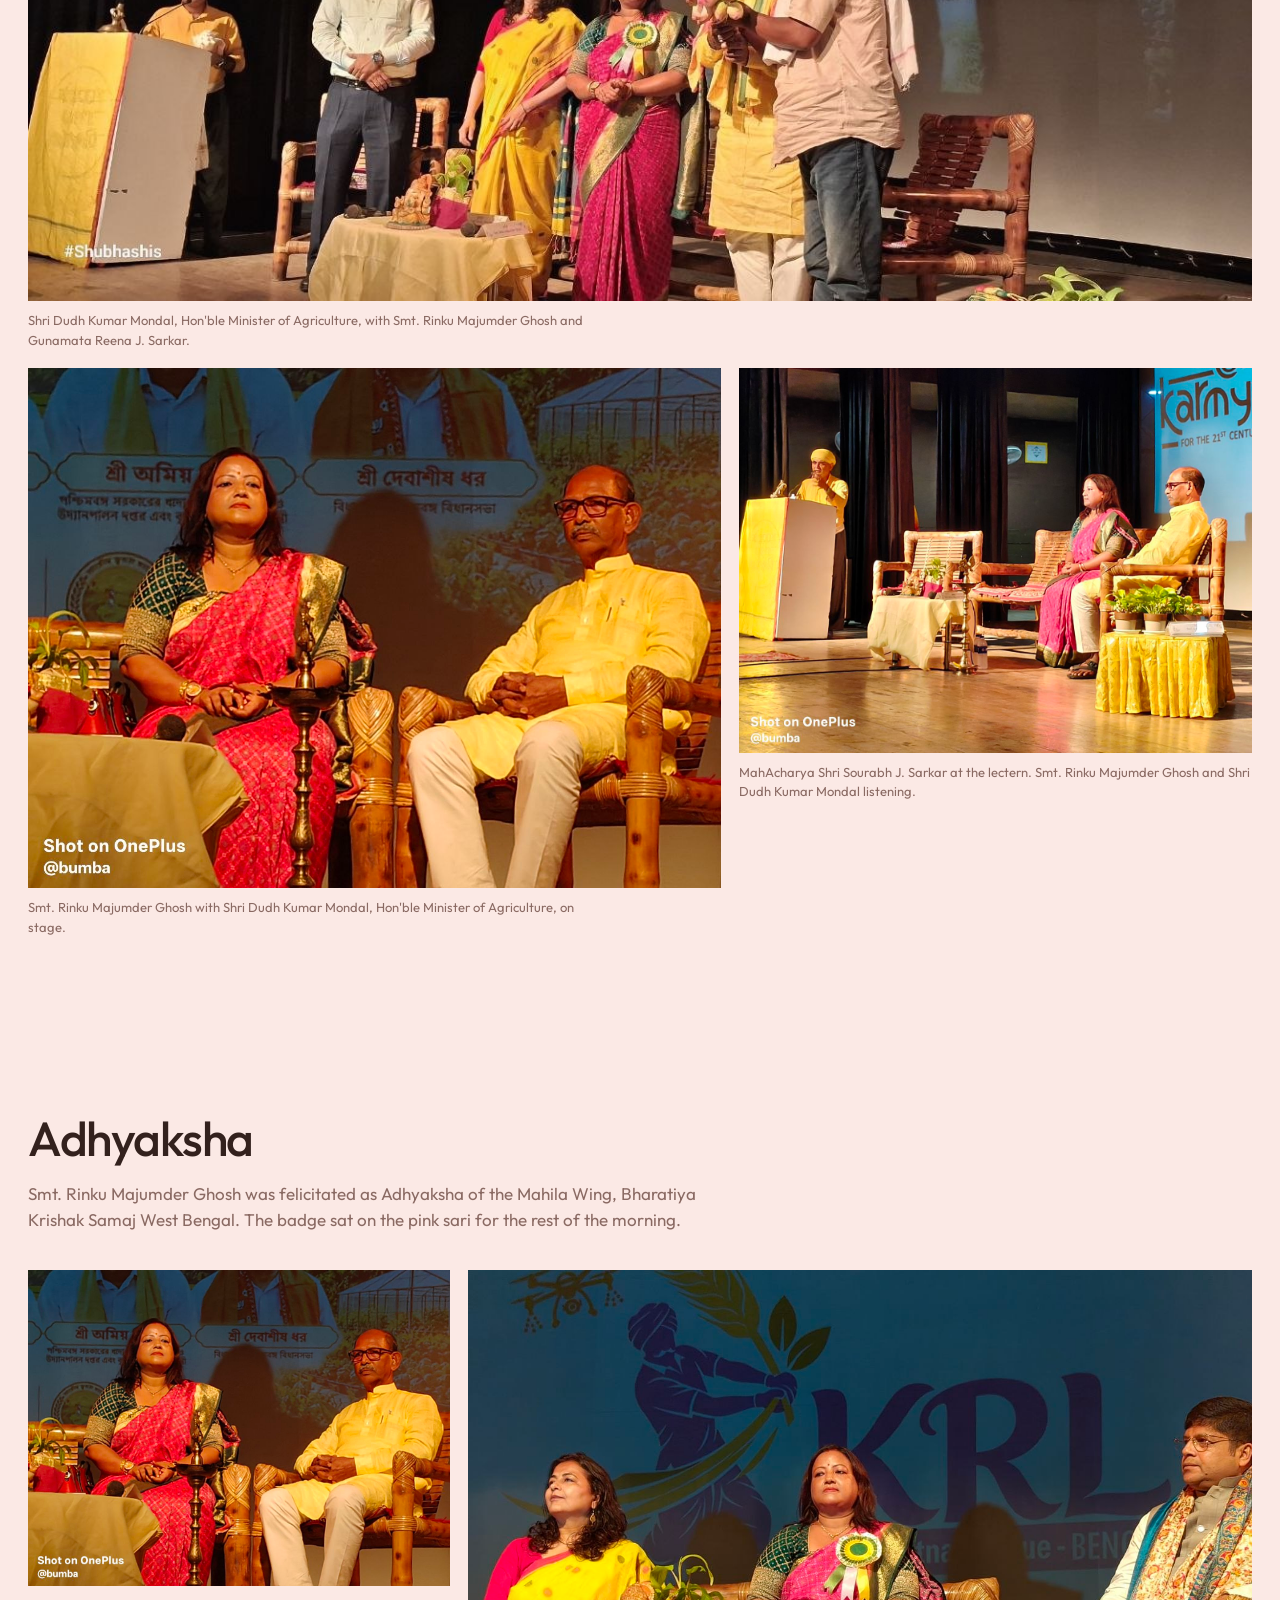
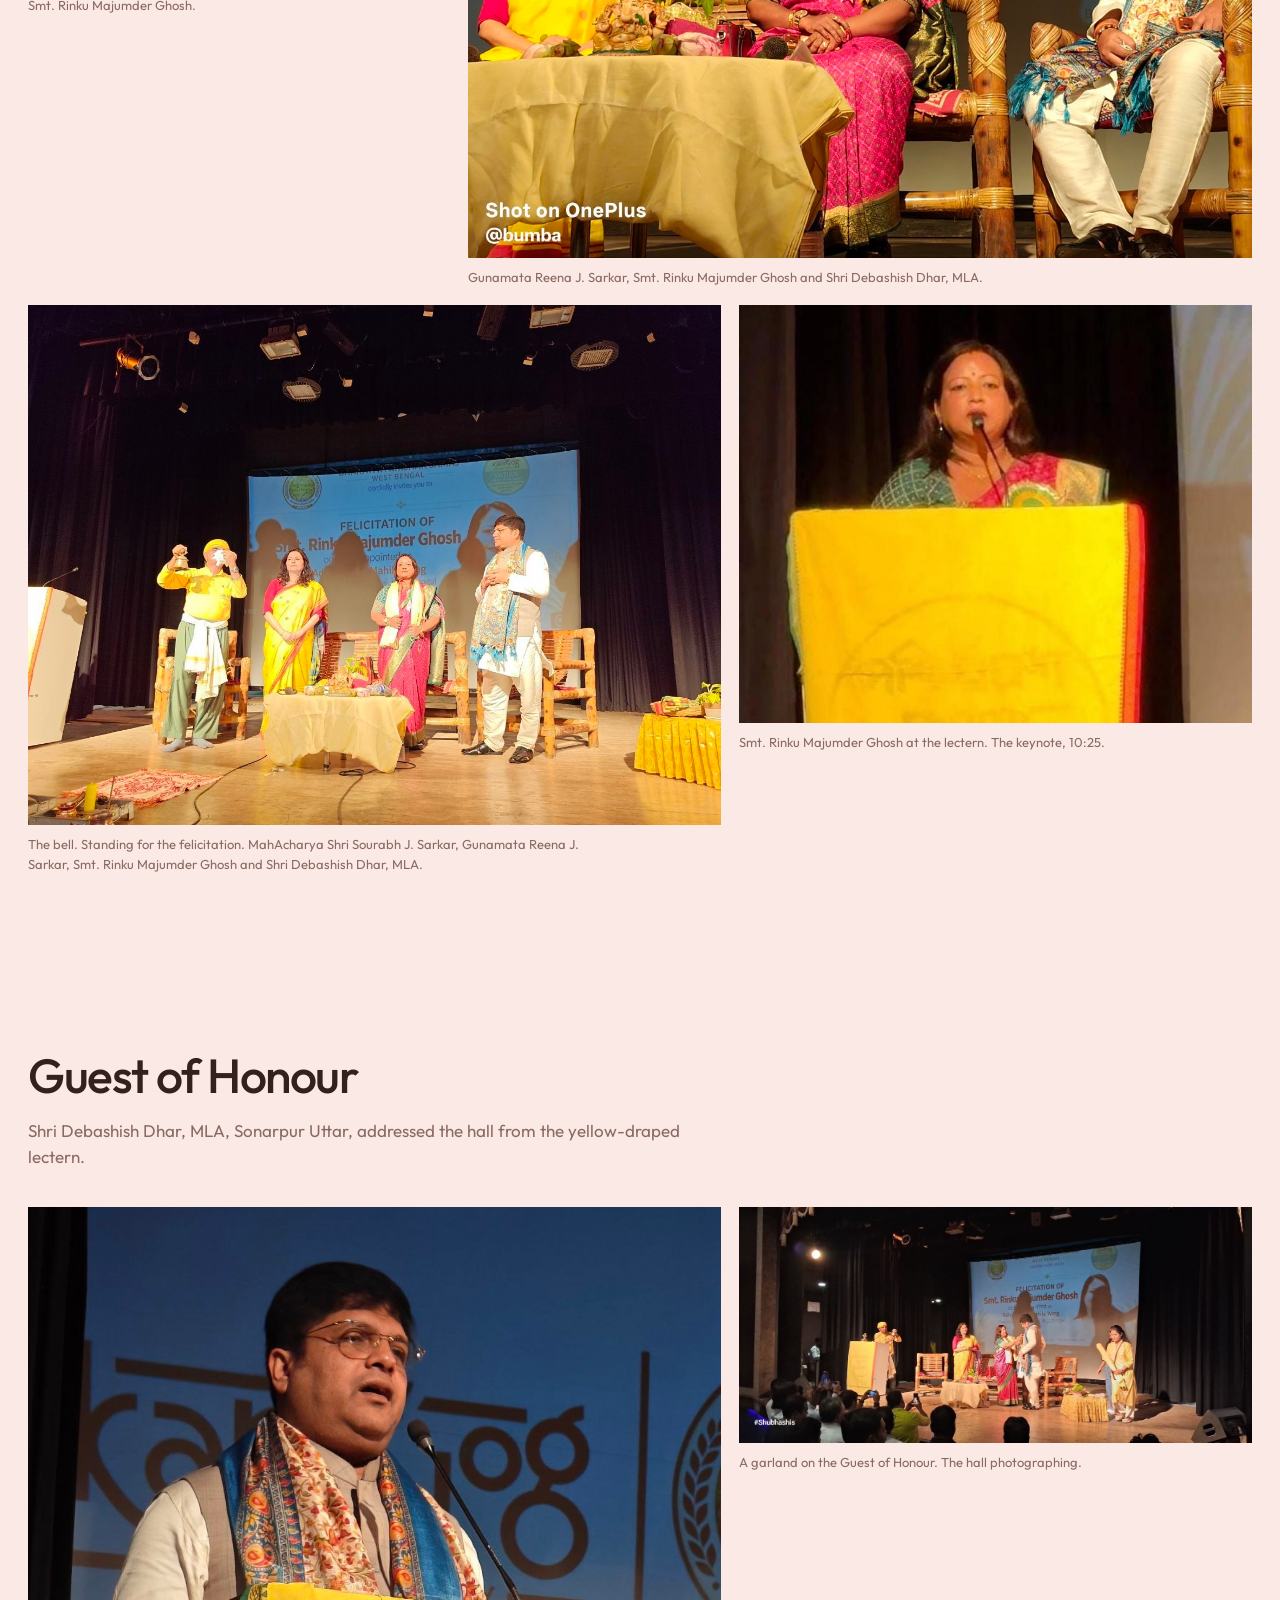
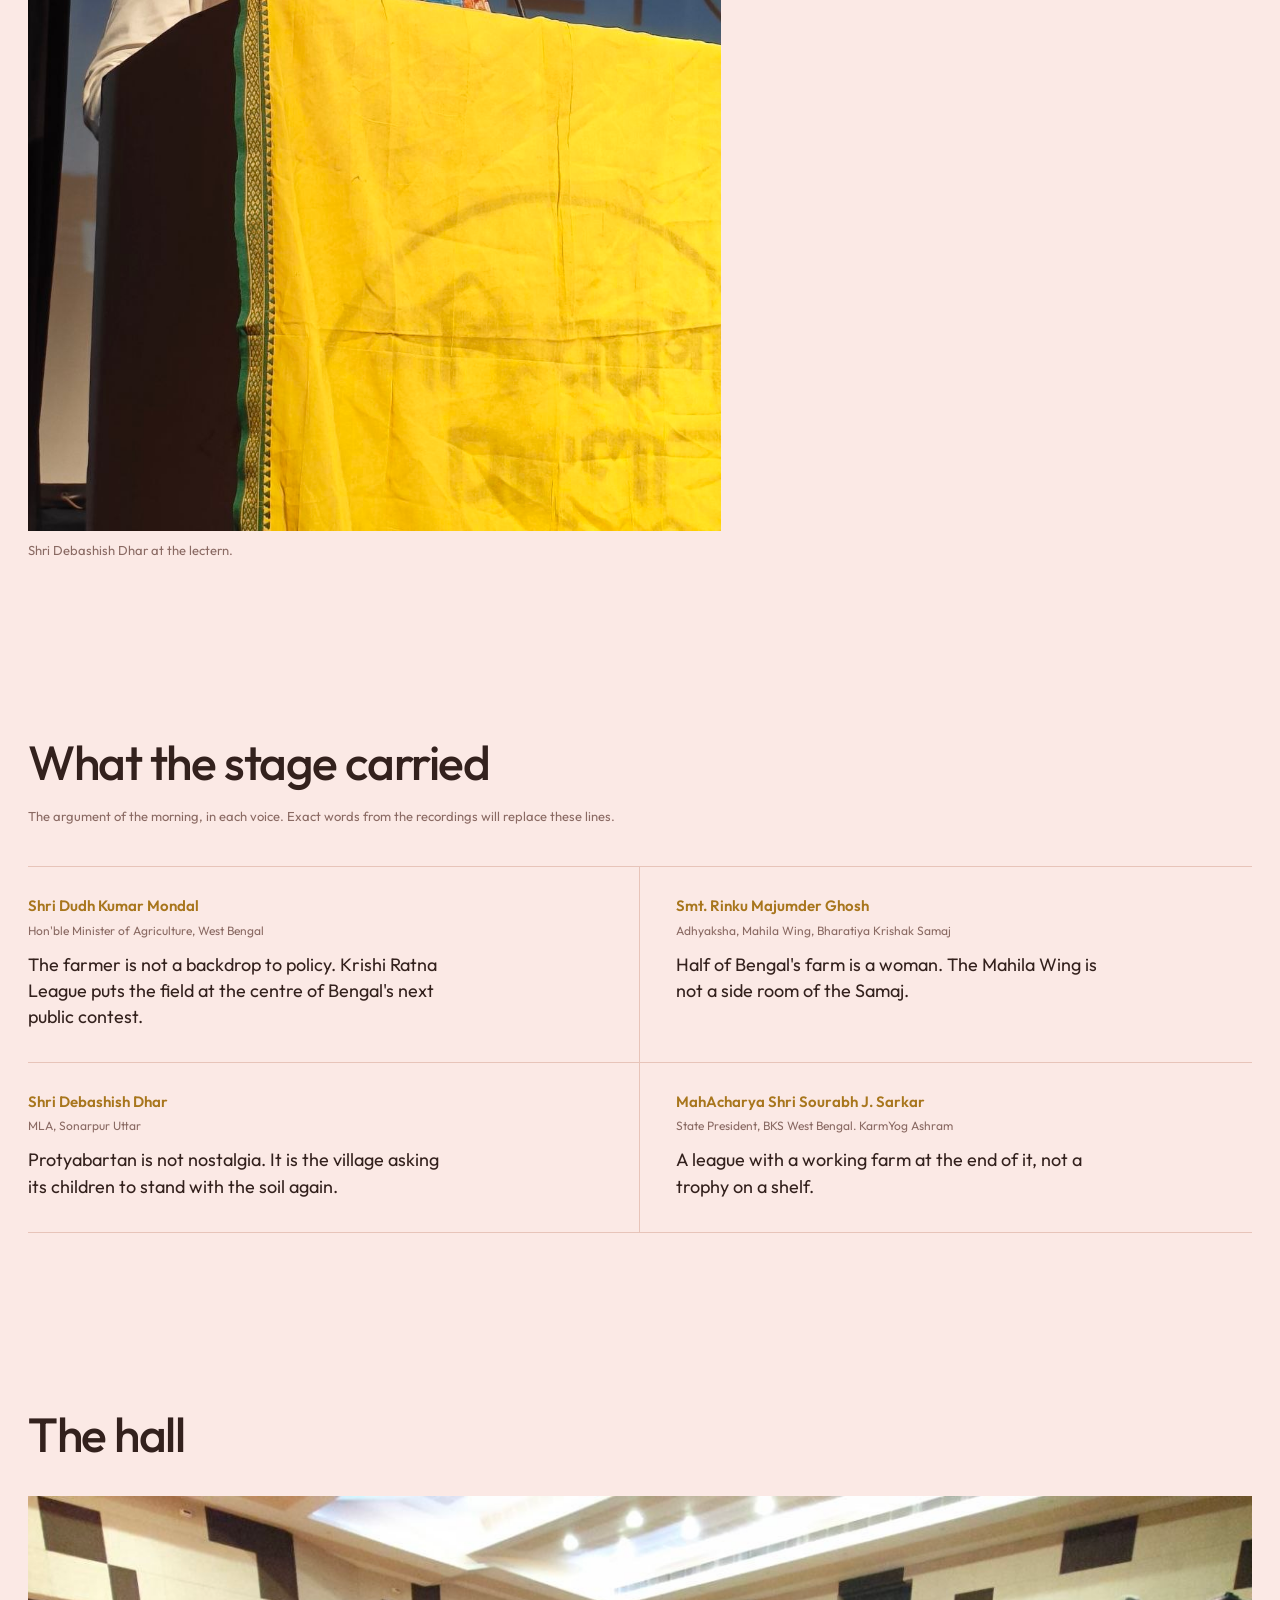
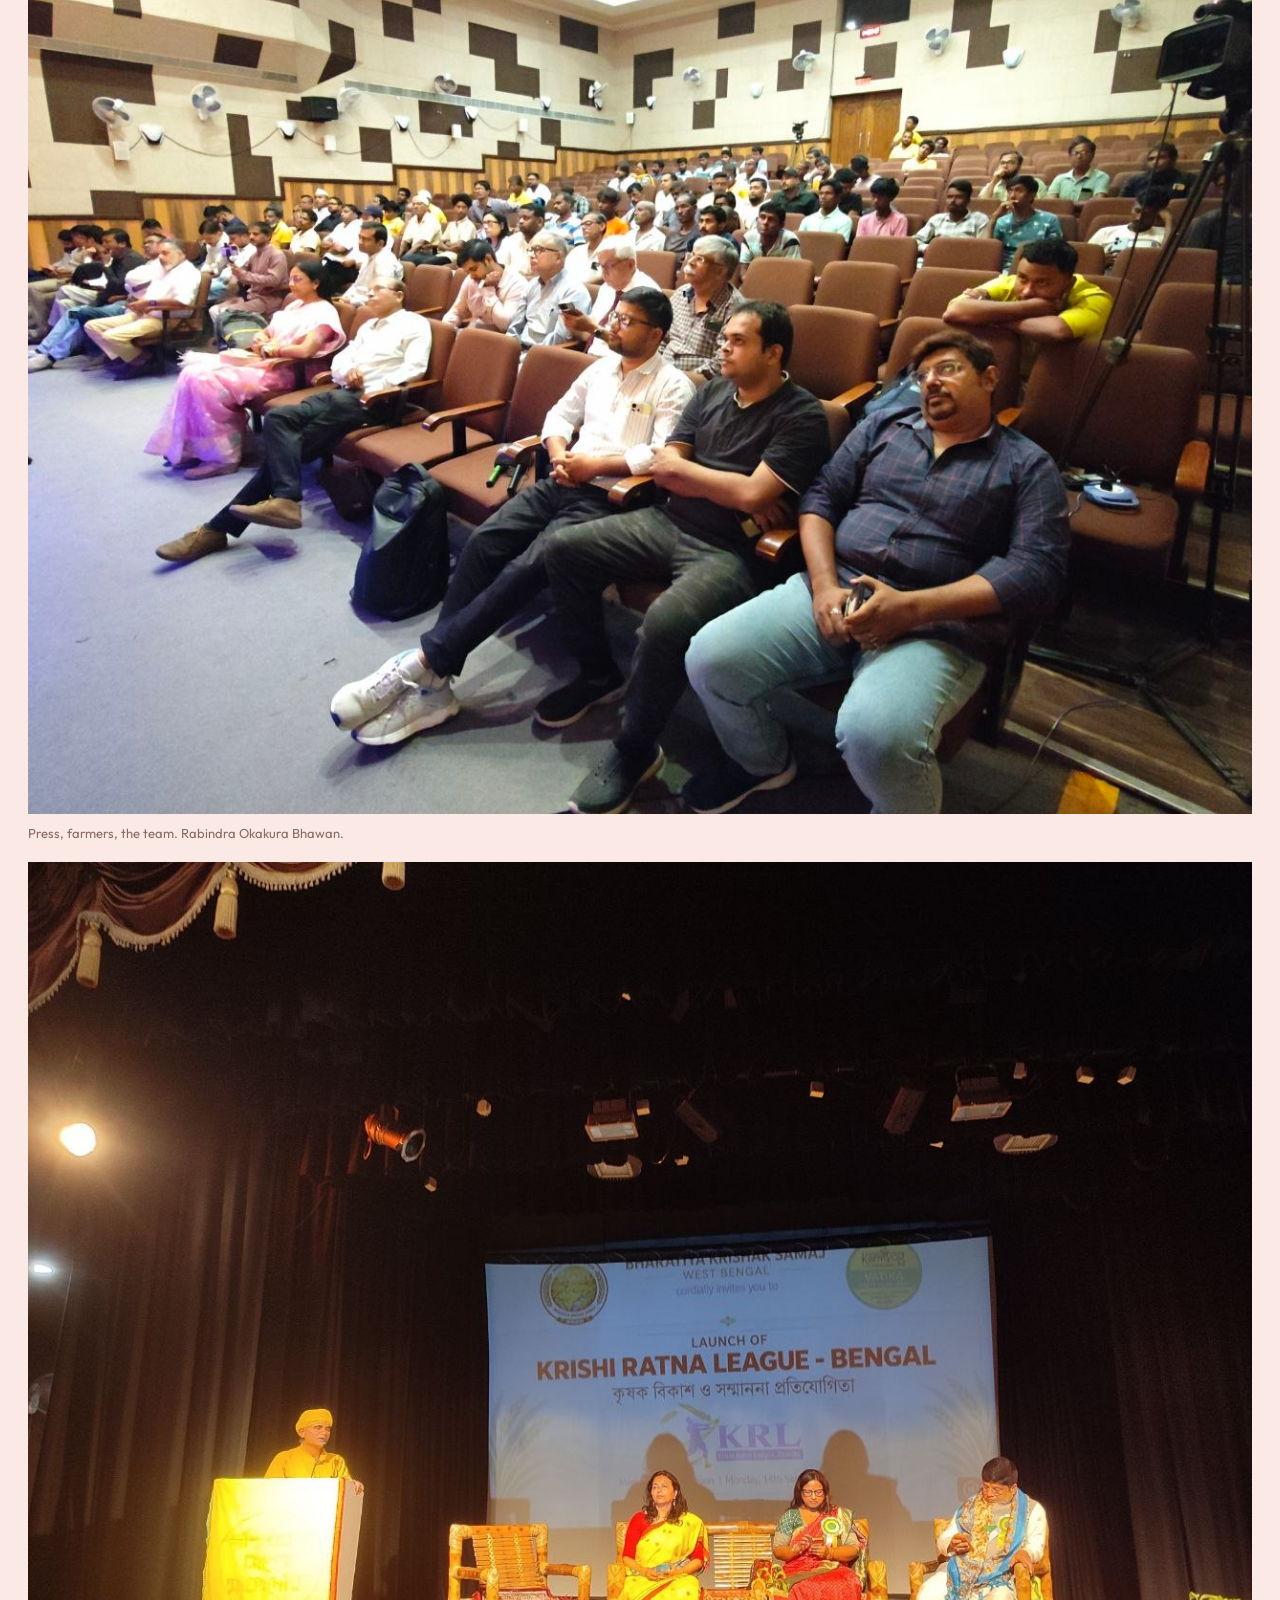
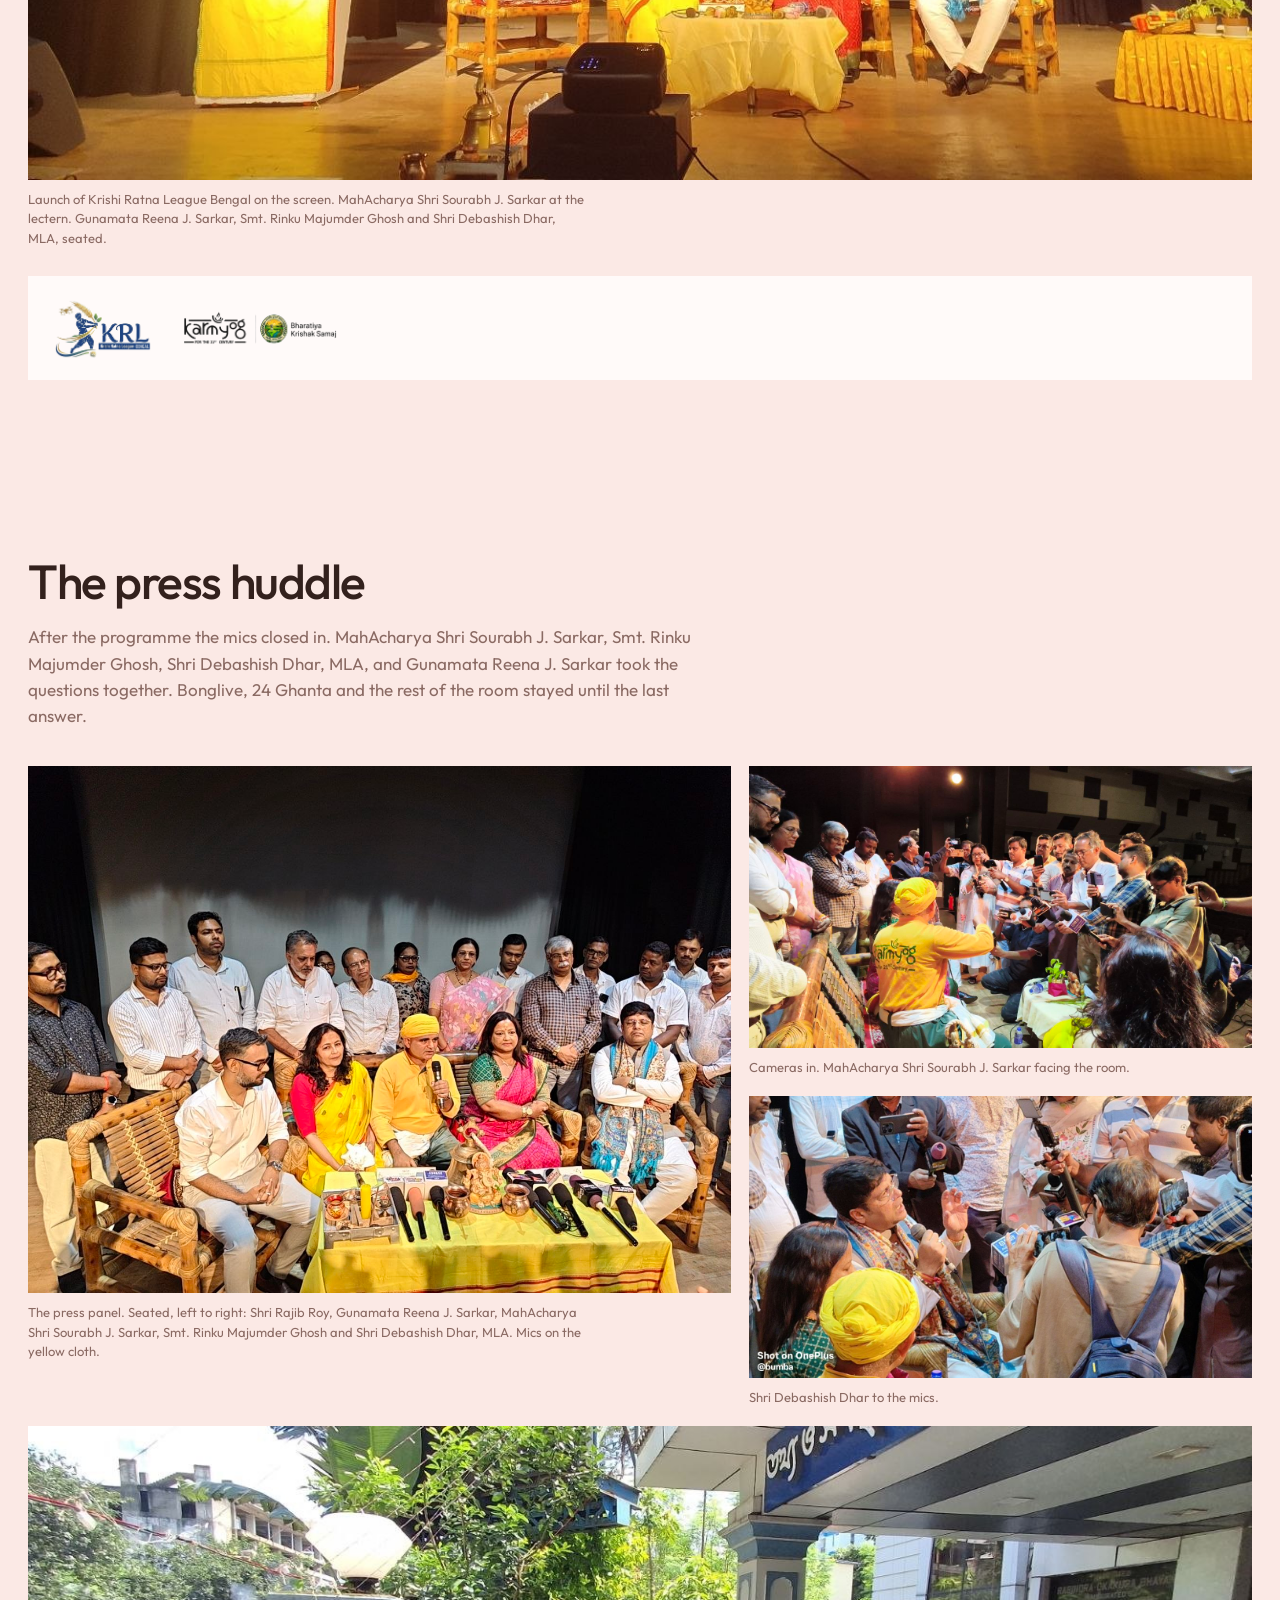
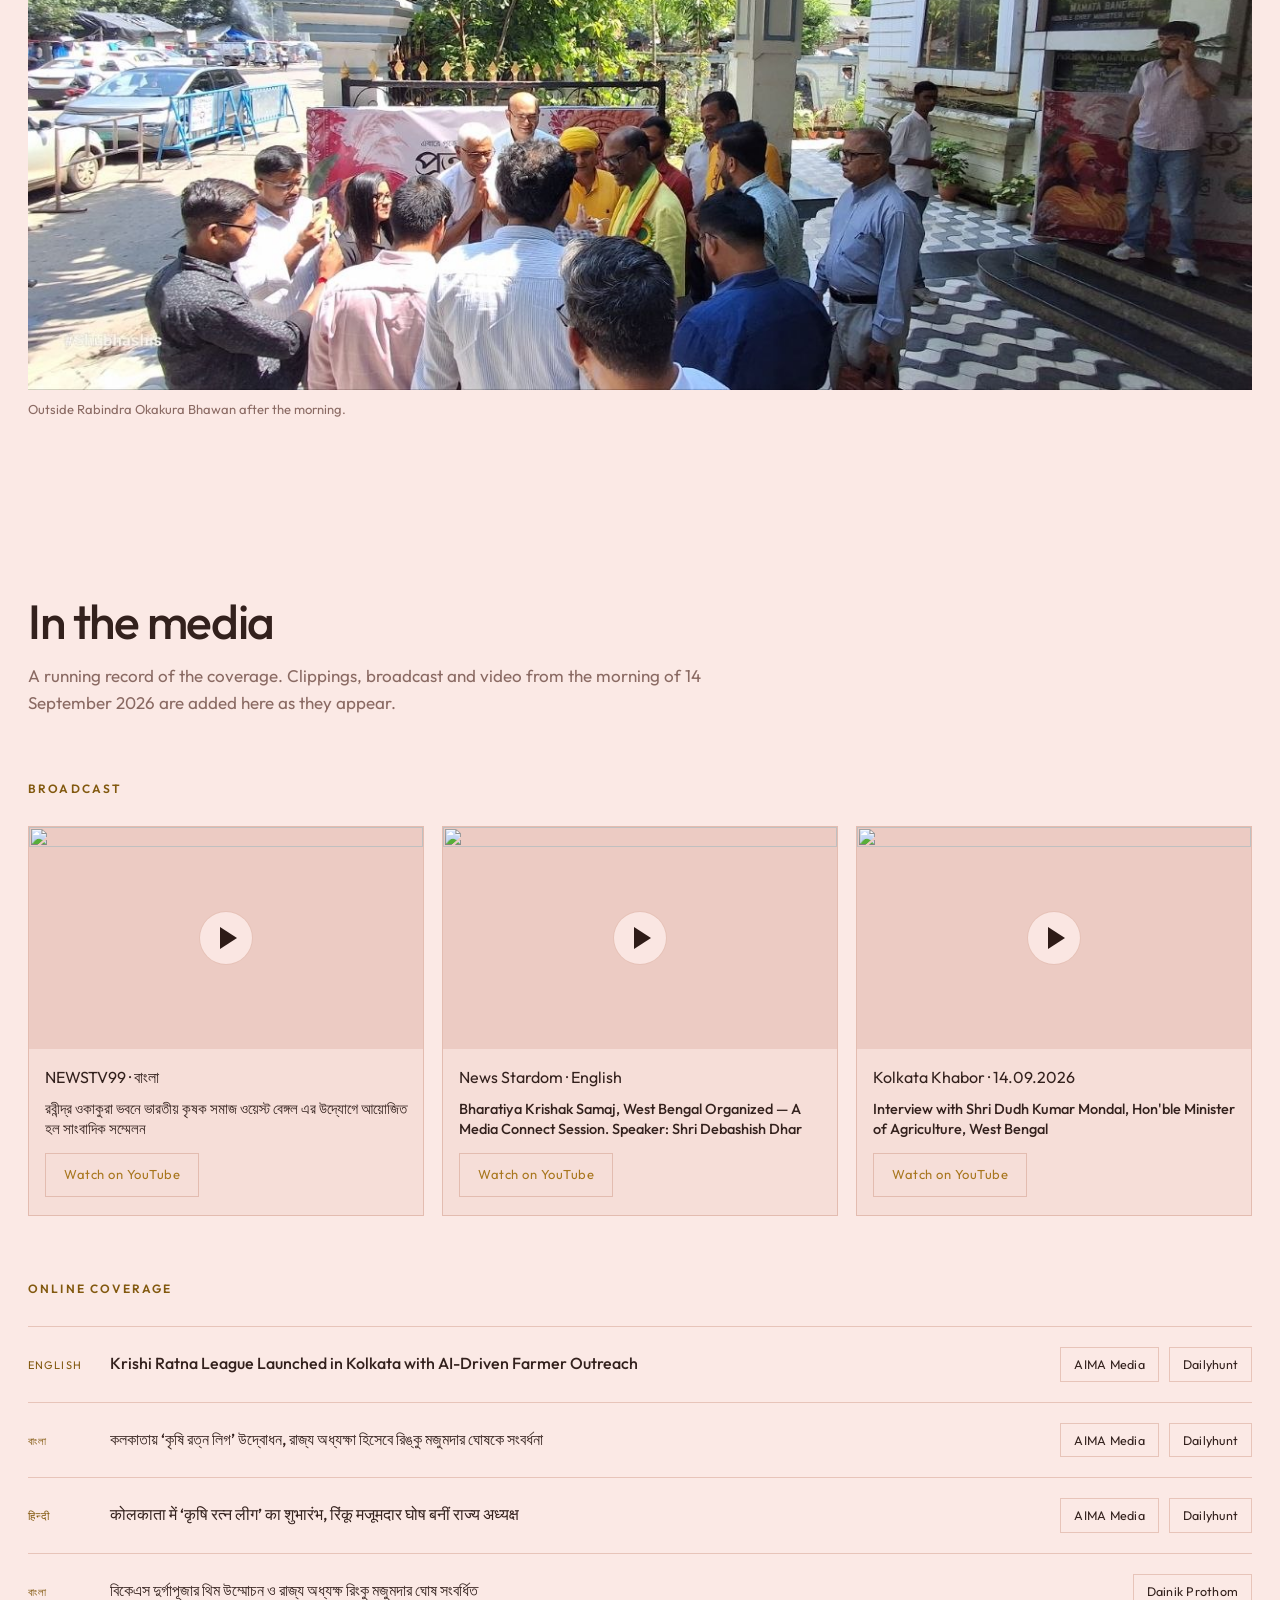
==== commit 42748efc: "Rebuild the media section; drop the incorrect photo credit The three Dailyhunt links and the three A" ====
--- a/index.html
+++ b/index.html
@@ -22,7 +22,7 @@
   <meta name="twitter:description" content="Bharatiya Krishak Samaj West Bengal Media Connect at Rabindra Okakura Bhawan. Krishi Ratna League Bengal.">
   <meta name="twitter:image" content="https://krl-media-connect.vercel.app/images/og.jpg">
   <link rel="image_src" href="https://krl-media-connect.vercel.app/images/og.jpg">
-  <link rel="stylesheet" href="styles.css?v=20260915b">
+  <link rel="stylesheet" href="styles.css?v=20260915d">
 </head>
 <body>
   <div class="grain" aria-hidden="true"></div>
@@ -313,41 +313,116 @@
       <h2 data-i18n="mediaTitle">In the media</h2>
       <p class="lede" data-i18n="mediaLede"></p>
 
-      <div class="film" style="margin-top:36px">
-        <div class="film-player">
-          <iframe
-            src="https://www.youtube-nocookie.com/embed/cXO3fjWX-jg"
-            title="Media Connect, Bharatiya Krishak Samaj West Bengal, 14 September 2026"
-            allow="accelerometer; autoplay; clipboard-write; encrypted-media; gyroscope; picture-in-picture"
-            referrerpolicy="strict-origin-when-cross-origin"
-            loading="lazy"
-            allowfullscreen></iframe>
-        </div>
-        <div class="film-meta">
-          <h3 data-i18n="mediaVidName"></h3>
-          <span class="role" data-i18n="mediaVidRole"></span>
-          <p class="cap" data-i18n="mediaVidCap"></p>
-          <a class="dl" href="https://youtu.be/cXO3fjWX-jg" target="_blank" rel="noopener" data-i18n="mediaVidLink"></a>
-        </div>
-      </div>
-
-      <div class="film" style="margin-top:24px">
-        <div class="film-player">
-          <iframe
-            src="https://www.youtube-nocookie.com/embed/qqzjAwU-3Ic"
-            title="Media Connect, interview with Shri Dudh Kumar Mondal, Hon'ble Minister of Agriculture, West Bengal, 14 September 2026"
-            allow="accelerometer; autoplay; clipboard-write; encrypted-media; gyroscope; picture-in-picture"
-            referrerpolicy="strict-origin-when-cross-origin"
-            loading="lazy"
-            allowfullscreen></iframe>
-        </div>
-        <div class="film-meta">
-          <h3 data-i18n="mediaVid2Name"></h3>
-          <span class="role" data-i18n="mediaVid2Role"></span>
-          <p class="cap" data-i18n="mediaVid2Cap"></p>
-          <a class="dl" href="https://youtu.be/qqzjAwU-3Ic" target="_blank" rel="noopener" data-i18n="mediaVid2Link"></a>
-        </div>
-      </div>
+      <h3 class="sub" data-i18n="broadcastTitle"></h3>
+      <div class="vid-grid">
+        <article class="vid" data-yt="_f1275ydlSo">
+          <button class="vid-play" type="button" aria-label="Play: Rabindra Okakura Bhawan press conference, NEWSTV99">
+            <img src="https://i.ytimg.com/vi/_f1275ydlSo/hqdefault.jpg" alt="" loading="lazy">
+            <span class="vid-icon" aria-hidden="true"></span>
+          </button>
+          <div class="vid-meta">
+            <span class="tag">NEWSTV99 · বাংলা</span>
+            <h4>রবীন্দ্র ওকাকুরা ভবনে ভারতীয় কৃষক সমাজ ওয়েস্ট বেঙ্গল এর উদ্যোগে আয়োজিত হল সাংবাদিক সম্মেলন</h4>
+            <a class="dl" href="https://youtu.be/_f1275ydlSo" target="_blank" rel="noopener" data-i18n="watchYt"></a>
+          </div>
+        </article>
+        <article class="vid" data-yt="cXO3fjWX-jg">
+          <button class="vid-play" type="button" aria-label="Play: Media Connect Session, News Stardom">
+            <img src="https://i.ytimg.com/vi/cXO3fjWX-jg/hqdefault.jpg" alt="" loading="lazy">
+            <span class="vid-icon" aria-hidden="true"></span>
+          </button>
+          <div class="vid-meta">
+            <span class="tag">News Stardom · English</span>
+            <h4>Bharatiya Krishak Samaj, West Bengal Organized — A Media Connect Session. Speaker: Shri Debashish Dhar</h4>
+            <a class="dl" href="https://youtu.be/cXO3fjWX-jg" target="_blank" rel="noopener" data-i18n="watchYt"></a>
+          </div>
+        </article>
+        <article class="vid" data-yt="qqzjAwU-3Ic">
+          <button class="vid-play" type="button" aria-label="Play: interview with Shri Dudh Kumar Mondal, Kolkata Khabor">
+            <img src="https://i.ytimg.com/vi/qqzjAwU-3Ic/hqdefault.jpg" alt="" loading="lazy">
+            <span class="vid-icon" aria-hidden="true"></span>
+          </button>
+          <div class="vid-meta">
+            <span class="tag">Kolkata Khabor · 14.09.2026</span>
+            <h4 data-i18n="vid3Head"></h4>
+            <a class="dl" href="https://youtu.be/qqzjAwU-3Ic" target="_blank" rel="noopener" data-i18n="watchYt"></a>
+          </div>
+        </article>
+      </div>
+
+      <h3 class="sub" data-i18n="onlineTitle"></h3>
+      <ul class="coverage-list">
+        <li>
+          <div class="cov-head">
+            <span class="cov-lang">English</span>
+            <h4>Krishi Ratna League Launched in Kolkata with AI-Driven Farmer Outreach</h4>
+          </div>
+          <div class="cov-links">
+            <a href="https://aimamedia.org/news/770465/krishi-ratna-league-launched-kolkata-ai-farmer-outreach" target="_blank" rel="noopener">AIMA Media</a>
+            <a href="https://dhunt.in/15wWSL" target="_blank" rel="noopener">Dailyhunt</a>
+          </div>
+        </li>
+        <li>
+          <div class="cov-head">
+            <span class="cov-lang">বাংলা</span>
+            <h4>কলকাতায় ‘কৃষি রত্ন লিগ’ উদ্বোধন, রাজ্য অধ্যক্ষা হিসেবে রিঙ্কু মজুমদার ঘোষকে সংবর্ধনা</h4>
+          </div>
+          <div class="cov-links">
+            <a href="https://aimamedia.org/news/770436/krishi-ratna-league-inaugurated-in-kolkata-rinku-majumdar-ghosh-honored" target="_blank" rel="noopener">AIMA Media</a>
+            <a href="https://dhunt.in/15x0DP" target="_blank" rel="noopener">Dailyhunt</a>
+          </div>
+        </li>
+        <li>
+          <div class="cov-head">
+            <span class="cov-lang">हिन्दी</span>
+            <h4>कोलकाता में ‘कृषि रत्न लीग’ का शुभारंभ, रिंकू मजूमदार घोष बनीं राज्य अध्यक्ष</h4>
+          </div>
+          <div class="cov-links">
+            <a href="https://aimamedia.org/news/770476/kolkata-agriculture-ratna-league-inauguration-rinku-majumdar-ghosh-state-president" target="_blank" rel="noopener">AIMA Media</a>
+            <a href="https://dhunt.in/15xCqx" target="_blank" rel="noopener">Dailyhunt</a>
+          </div>
+        </li>
+        <li>
+          <div class="cov-head">
+            <span class="cov-lang">বাংলা</span>
+            <h4>বিকেএস দুর্গাপূজার থিম উম্মোচন ও রাজ্য অধ্যক্ষ রিংকু মজুমদার ঘোষ সংবর্ধিত</h4>
+          </div>
+          <div class="cov-links">
+            <a href="https://dainikprothom.com/news/4501/" target="_blank" rel="noopener">Dainik Prothom</a>
+          </div>
+        </li>
+        <li>
+          <div class="cov-head">
+            <span class="cov-lang">English</span>
+            <h4>Bharatiya Krishak Samaj, West Bengal State Chapter in joint collaboration with KarmYog for 21st Century</h4>
+          </div>
+          <div class="cov-links">
+            <a href="https://newsstardom.in/bharatiya-krishak-samaj-west-bengal-state-chapter-in-joint-collaboration-with-karmyog-for-21st-century/" target="_blank" rel="noopener">News Stardom</a>
+          </div>
+        </li>
+      </ul>
+
+      <h3 class="sub" data-i18n="socialTitle"></h3>
+      <ul class="social-list">
+        <li>
+          <a href="https://www.facebook.com/reel/1702053194220337" target="_blank" rel="noopener">
+            <span class="tag">Facebook</span>
+            <span data-i18n="fbReel"></span>
+          </a>
+        </li>
+        <li>
+          <a href="https://www.facebook.com/61572345840247/posts/122184449462744861/" target="_blank" rel="noopener">
+            <span class="tag">Facebook</span>
+            <span data-i18n="fbPost"></span>
+          </a>
+        </li>
+        <li>
+          <a href="https://www.facebook.com/photo?fbid=1584348090401583&amp;set=a.463590629144007" target="_blank" rel="noopener">
+            <span class="tag">Facebook</span>
+            <span data-i18n="fbPhoto"></span>
+          </a>
+        </li>
+      </ul>
 
       <h3 class="sub" data-i18n="clipTitle"></h3>
       <div class="coverage">
@@ -385,37 +460,25 @@
       <div class="carousel" data-carousel>
         <div class="carousel-track" data-carousel-track tabindex="0" role="group" aria-label="Guest photographs">
           <figure>
-            <img src="images/press-panel.jpg" alt="The press panel seated on bamboo chairs, left to right: Shri Rajib Roy, Gunamata Reena J. Sarkar, MahAcharya Shri Sourabh J. Sarkar, Smt. Rinku Majumder Ghosh and Shri Debashish Dhar, MLA">
-            <figcaption data-i18n="capPanel"></figcaption>
-          </figure>
-          <figure>
-            <img src="images/guests-outside-trio.jpg" alt="Gunamata Reena J. Sarkar with two guests outside Rabindra Okakura Bhawan" loading="lazy">
+            <img src="images/guests-outside-trio.jpg" alt="Gunamata Reena J. Sarkar with two guests outside Rabindra Okakura Bhawan" width="1280" height="960">
             <figcaption data-i18n="capTrioOutside"></figcaption>
           </figure>
           <figure>
-            <img src="images/arrival-okakura.jpg" alt="Guests greeting each other outside Rabindra Okakura Bhawan before the session" loading="lazy">
-            <figcaption data-i18n="capArrival"></figcaption>
+            <img src="images/g-outside.jpg" alt="Guests gathering outside Rabindra Okakura Bhawan before the session" width="1280" height="590" loading="lazy">
+            <figcaption data-i18n="capGuestsArrival"></figcaption>
           </figure>
           <figure>
-            <img src="images/hall-front-rows.jpg" alt="The front rows of the hall, listening" loading="lazy">
+            <img src="images/hall-front-rows.jpg" alt="The front rows of the hall, listening" width="1280" height="960" loading="lazy">
             <figcaption data-i18n="capHallFront"></figcaption>
           </figure>
           <figure>
-            <img src="images/g-press-wide.jpg" alt="The press conference, full stage" loading="lazy">
-            <figcaption data-i18n="g5"></figcaption>
-          </figure>
-          <figure>
-            <img src="images/g-outside.jpg" alt="Outside Rabindra Okakura Bhawan after the morning" loading="lazy">
-            <figcaption data-i18n="capClose"></figcaption>
-          </figure>
-          <figure>
-            <img src="images/g-tea.jpg" alt="Green room, clay cup for Shri Dudh Kumar Mondal" loading="lazy">
-            <figcaption data-i18n="g3"></figcaption>
+            <img src="images/hospitality.jpg" alt="Hospitality in the green room before the programme" width="960" height="1280" loading="lazy">
+            <figcaption data-i18n="capHospitality"></figcaption>
           </figure>
         </div>
         <button class="carousel-btn carousel-prev" type="button" data-carousel-prev aria-label="Previous photograph">&#8249;</button>
         <button class="carousel-btn carousel-next" type="button" data-carousel-next aria-label="Next photograph">&#8250;</button>
-        <p class="carousel-count"><span data-carousel-index>1</span> / <span data-carousel-total>7</span></p>
+        <p class="carousel-count"><span data-carousel-index>1</span> / <span data-carousel-total>4</span></p>
       </div>
 
       <ol class="roster">
@@ -512,13 +575,12 @@
     <div class="wrap">
       <strong data-i18n="footOrgs"></strong>
       <div class="row">
-        <p data-i18n="footPhotos"></p>
         <p data-i18n="footRsvp"></p>
       </div>
       <p style="margin-top:12px" data-i18n="footPlace"></p>
     </div>
   </footer>
 
-  <script src="app.js?v=20260915b"></script>
+  <script src="app.js?v=20260915d"></script>
 </body>
 </html>
--- a/styles.css
+++ b/styles.css
@@ -616,11 +616,14 @@
   margin: 0;
   background: var(--ink-2);
 }
+/* Mixed orientations in one carousel — a panorama, two 4:3 and a portrait.
+   A fixed stage height with object-fit: contain shows each whole, uncropped. */
 .carousel-track > figure img {
   width: 100%;
-  aspect-ratio: 16 / 10;
-  object-fit: cover;
+  height: min(68vh, 600px);
+  object-fit: contain;
   display: block;
+  background: var(--ink-3);
 }
 .carousel-track > figure figcaption {
   padding: 12px 14px 14px;
@@ -655,6 +658,118 @@
   color: var(--mute);
   font-variant-numeric: tabular-nums;
 }
+
+/* ---- In the media ------------------------------------------------------ */
+/* Broadcast: thumbnail facades. The YouTube player only loads on click, so
+   three videos cost three images instead of three embedded players. */
+.vid-grid {
+  margin-top: 28px;
+  display: grid;
+  grid-template-columns: repeat(3, 1fr);
+  gap: 18px;
+}
+.vid {
+  display: flex;
+  flex-direction: column;
+  background: var(--ink-2);
+  border: 1px solid var(--line);
+}
+.vid-play {
+  position: relative;
+  display: block;
+  width: 100%;
+  padding: 0;
+  background: var(--ink-3);
+  cursor: pointer;
+}
+.vid-play img {
+  width: 100%;
+  aspect-ratio: 16 / 9;
+  object-fit: cover;
+  display: block;
+}
+.vid-icon {
+  position: absolute;
+  inset: 0;
+  margin: auto;
+  width: 54px;
+  height: 54px;
+  border-radius: 50%;
+  background: rgba(251, 233, 229, 0.92);
+  border: 1px solid var(--line);
+  transition: background 0.2s ease, transform 0.2s ease;
+}
+.vid-icon::after {
+  content: "";
+  position: absolute;
+  inset: 0;
+  margin: auto;
+  width: 0;
+  height: 0;
+  border-style: solid;
+  border-width: 11px 0 11px 17px;
+  border-color: transparent transparent transparent var(--on-gold);
+  transform: translateX(2px);
+}
+.vid-play:hover .vid-icon { background: var(--gold); transform: scale(1.06); }
+.vid-play:focus-visible { outline: 2px solid var(--gold); outline-offset: 3px; }
+.vid-frame { width: 100%; aspect-ratio: 16 / 9; border: 0; display: block; }
+.vid-meta {
+  padding: 16px 16px 18px;
+  display: flex;
+  flex-direction: column;
+  align-items: flex-start;
+  gap: 10px;
+}
+.vid-meta h4 { font-size: 14.5px; font-weight: 500; line-height: 1.4; }
+
+/* Online coverage: one row per story, outlets on the right. */
+.coverage-list {
+  margin-top: 28px;
+  padding: 0;
+  list-style: none;
+  border-top: 1px solid var(--line);
+}
+.coverage-list li {
+  display: flex;
+  align-items: baseline;
+  justify-content: space-between;
+  gap: 24px;
+  padding: 20px 0;
+  border-bottom: 1px solid var(--line);
+}
+.cov-head { display: flex; align-items: baseline; gap: 14px; min-width: 0; }
+.cov-lang {
+  flex: 0 0 auto;
+  font-size: 11px;
+  letter-spacing: 0.1em;
+  text-transform: uppercase;
+  color: var(--gold-dim);
+  min-width: 68px;
+}
+.cov-head h4 { font-size: 16px; font-weight: 500; line-height: 1.4; }
+.cov-links { flex: 0 0 auto; display: flex; gap: 10px; }
+.cov-links a,
+.social-list a {
+  font-size: 12.5px;
+  letter-spacing: 0.02em;
+  padding: 7px 13px;
+  border: 1px solid var(--line);
+  white-space: nowrap;
+  transition: background 0.2s ease, border-color 0.2s ease;
+}
+.cov-links a:hover,
+.social-list a:hover { background: var(--gold); border-color: var(--gold); color: var(--on-gold); }
+
+.social-list {
+  margin-top: 28px;
+  padding: 0;
+  list-style: none;
+  display: flex;
+  flex-wrap: wrap;
+  gap: 12px;
+}
+.social-list a { display: inline-flex; align-items: center; gap: 10px; }
 
 @media (prefers-reduced-motion: no-preference) {
   .reveal {
@@ -676,7 +791,11 @@
   .carousel-btn { width: 38px; height: 38px; font-size: 22px; }
   .carousel-prev { left: 8px; }
   .carousel-next { right: 8px; }
-  .carousel-track > figure img { aspect-ratio: 4 / 3; }
+  .carousel-track > figure img { height: min(58vh, 420px); }
+  .vid-grid { grid-template-columns: 1fr; }
+  .coverage-list li { flex-direction: column; align-items: flex-start; gap: 12px; }
+  .cov-head { flex-direction: column; gap: 6px; }
+  .cov-lang { min-width: 0; }
   .release { gap: 22px; }
   .sub { margin-top: 44px; }
   .gallery figure.wide { grid-column: auto; }
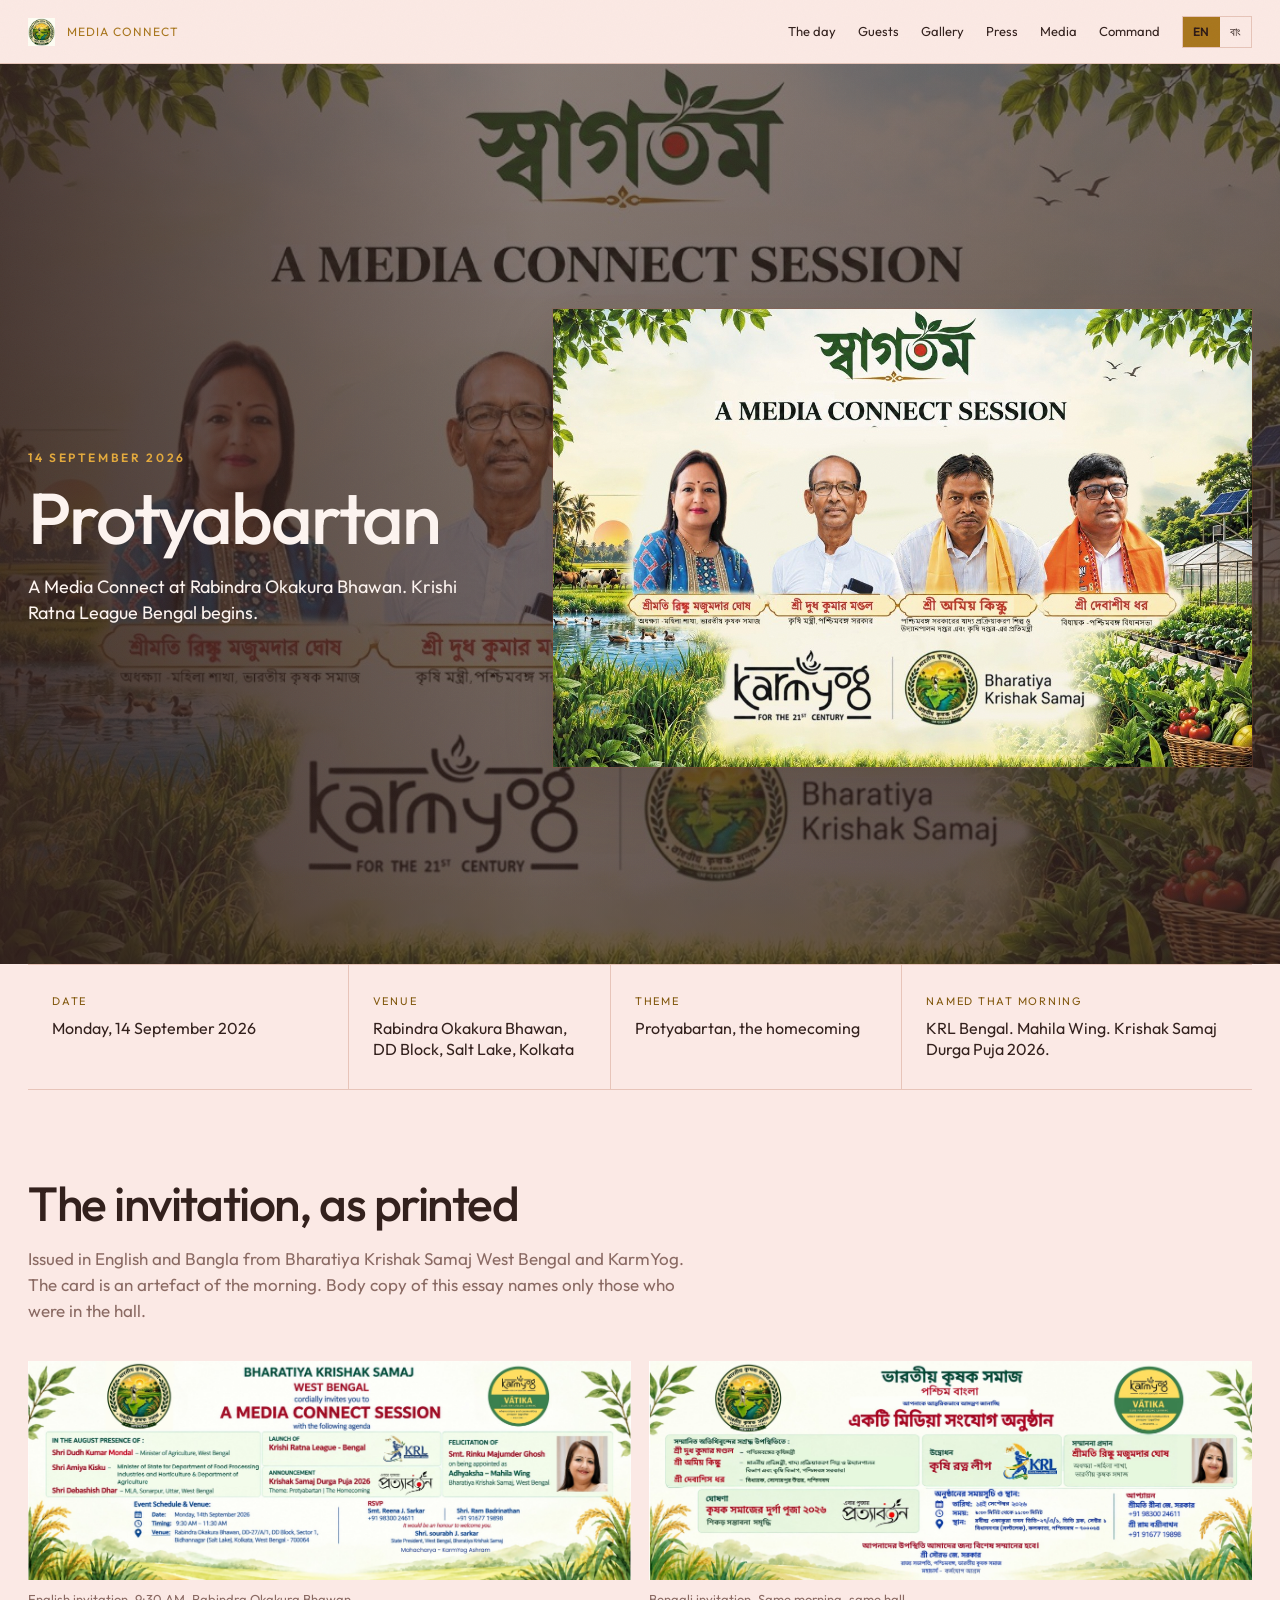
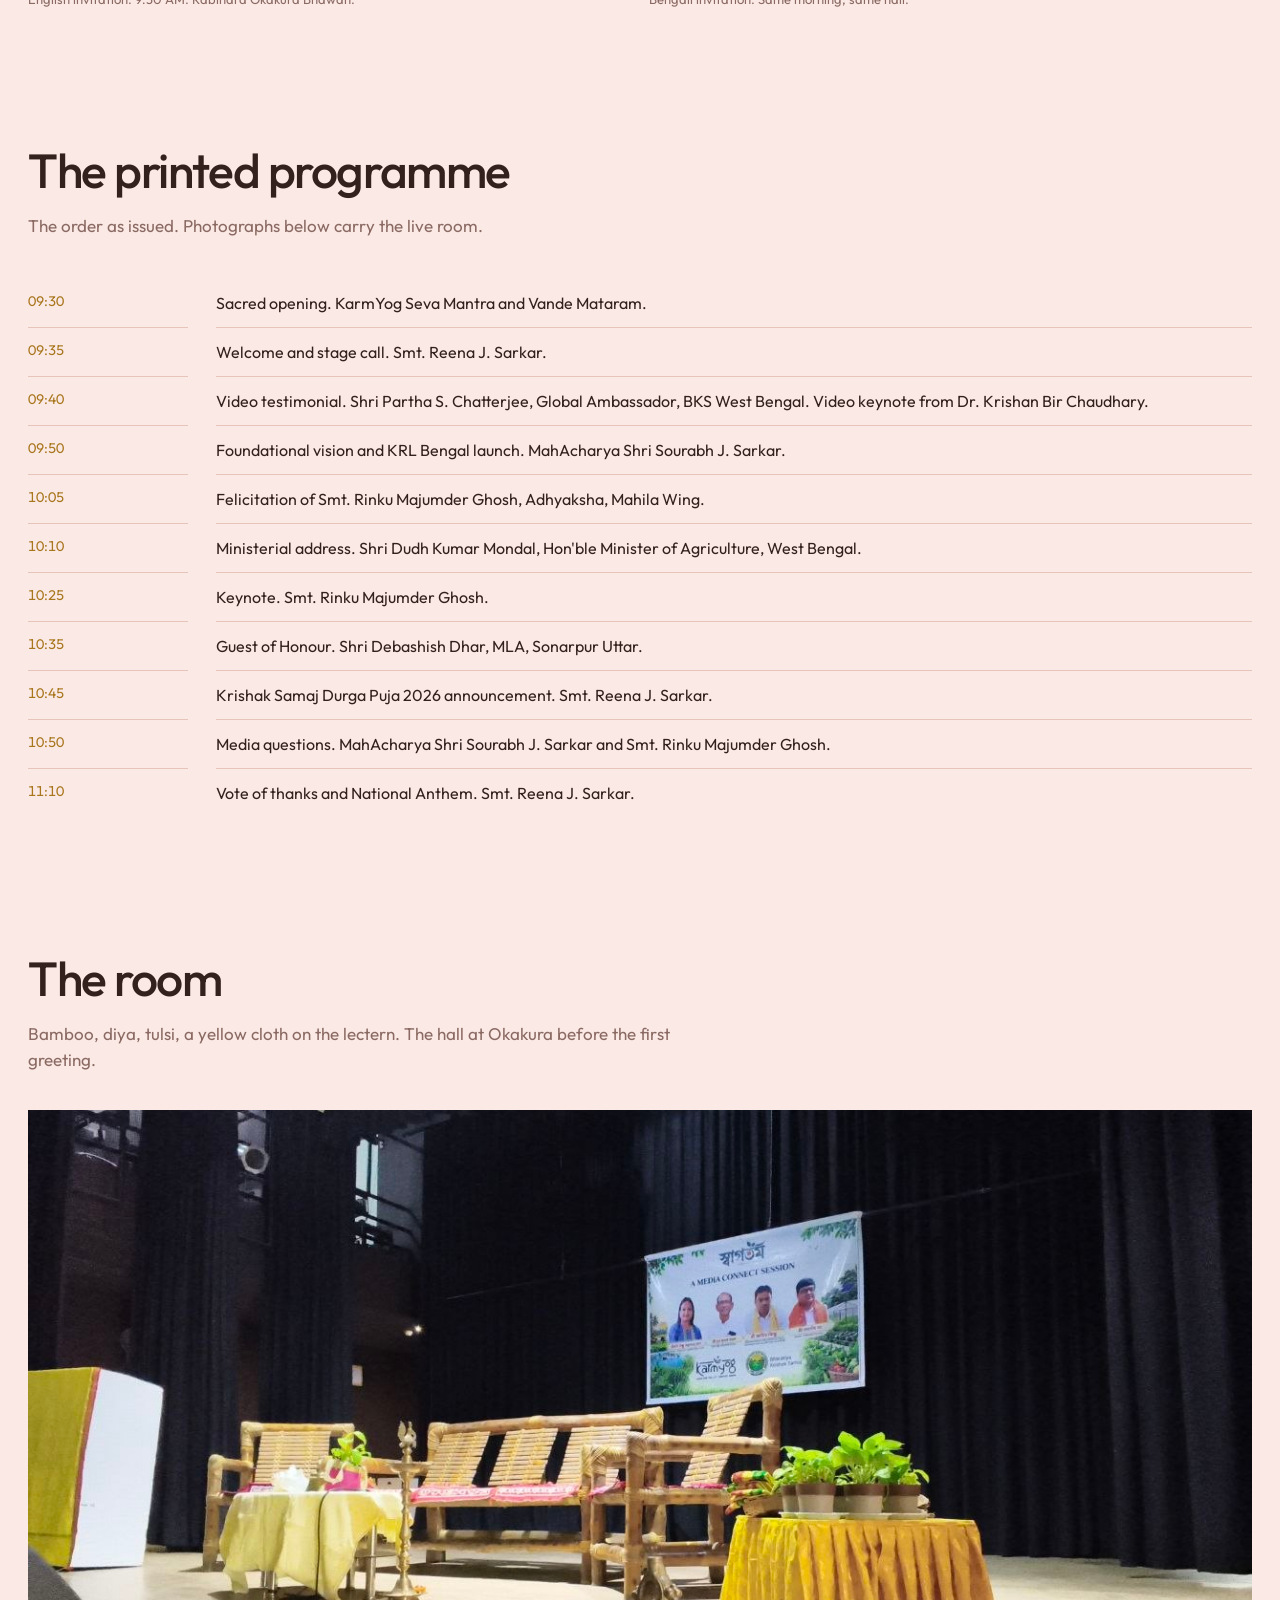
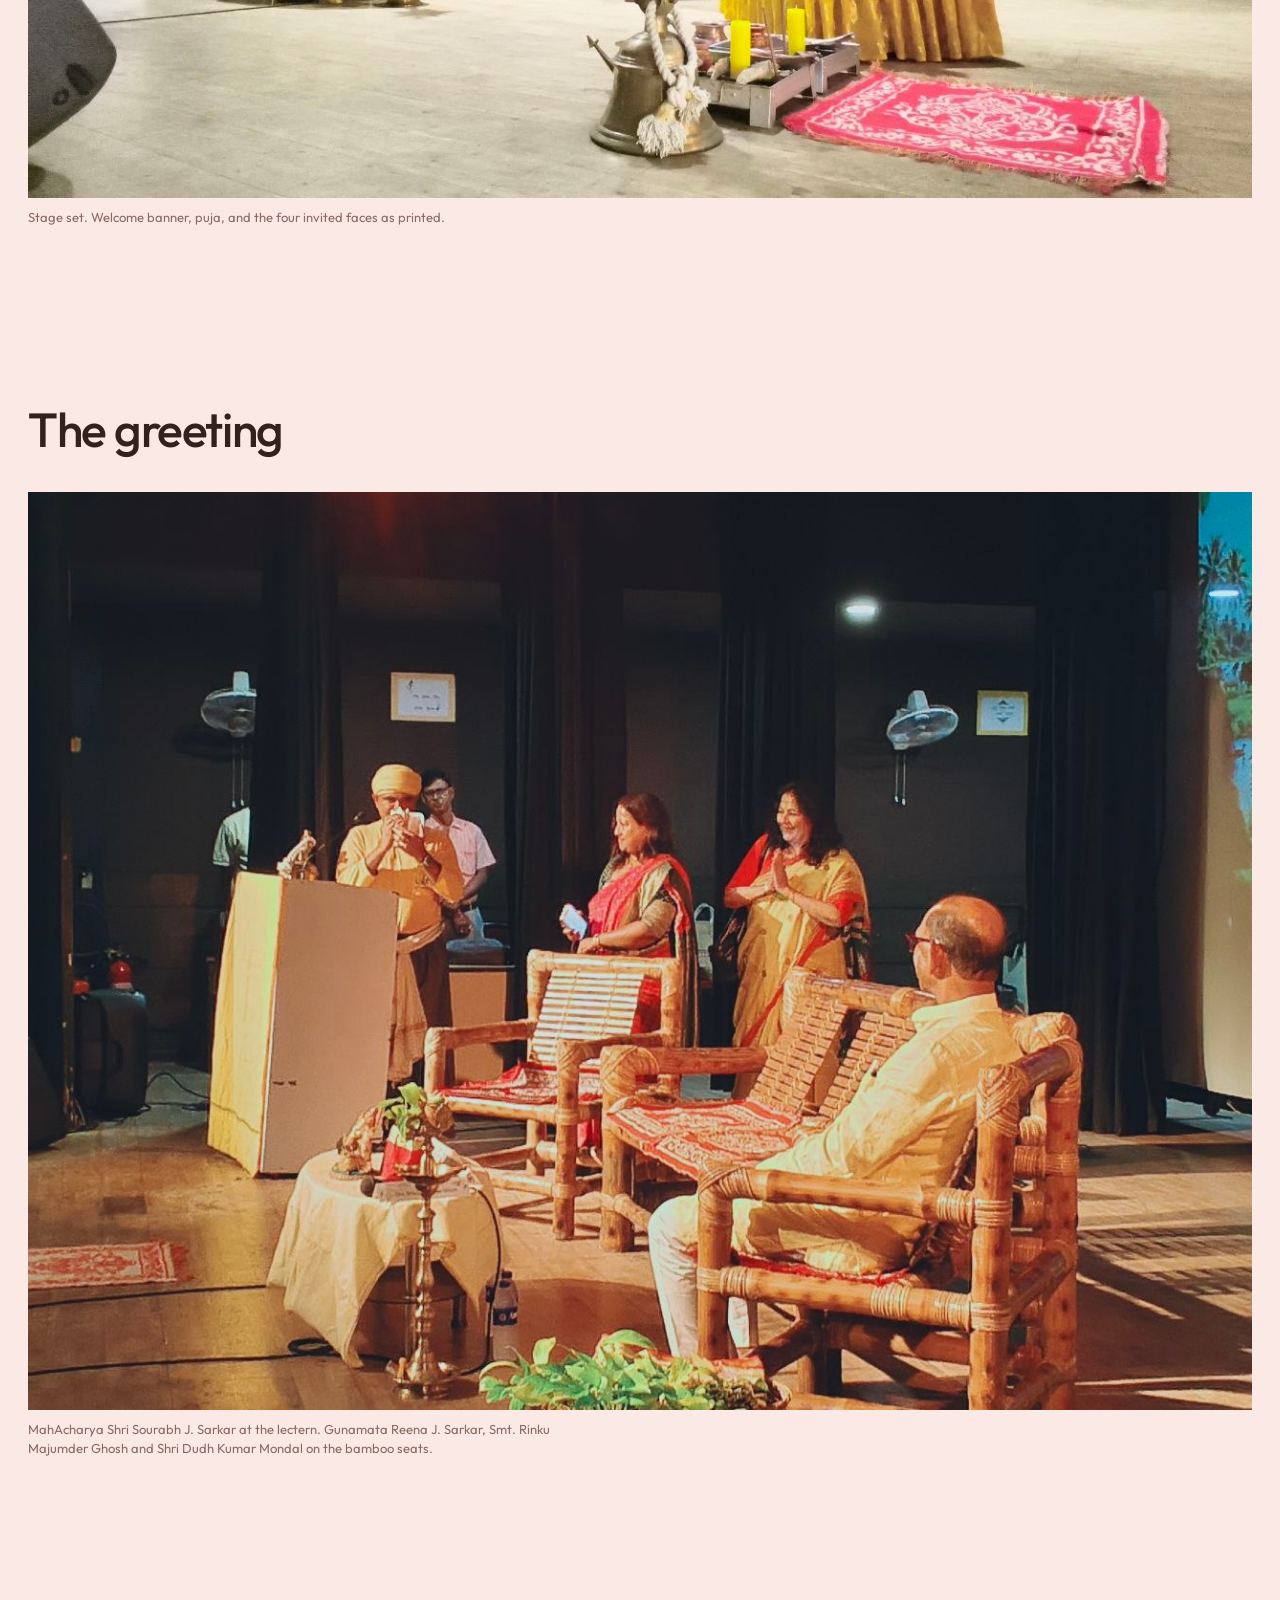
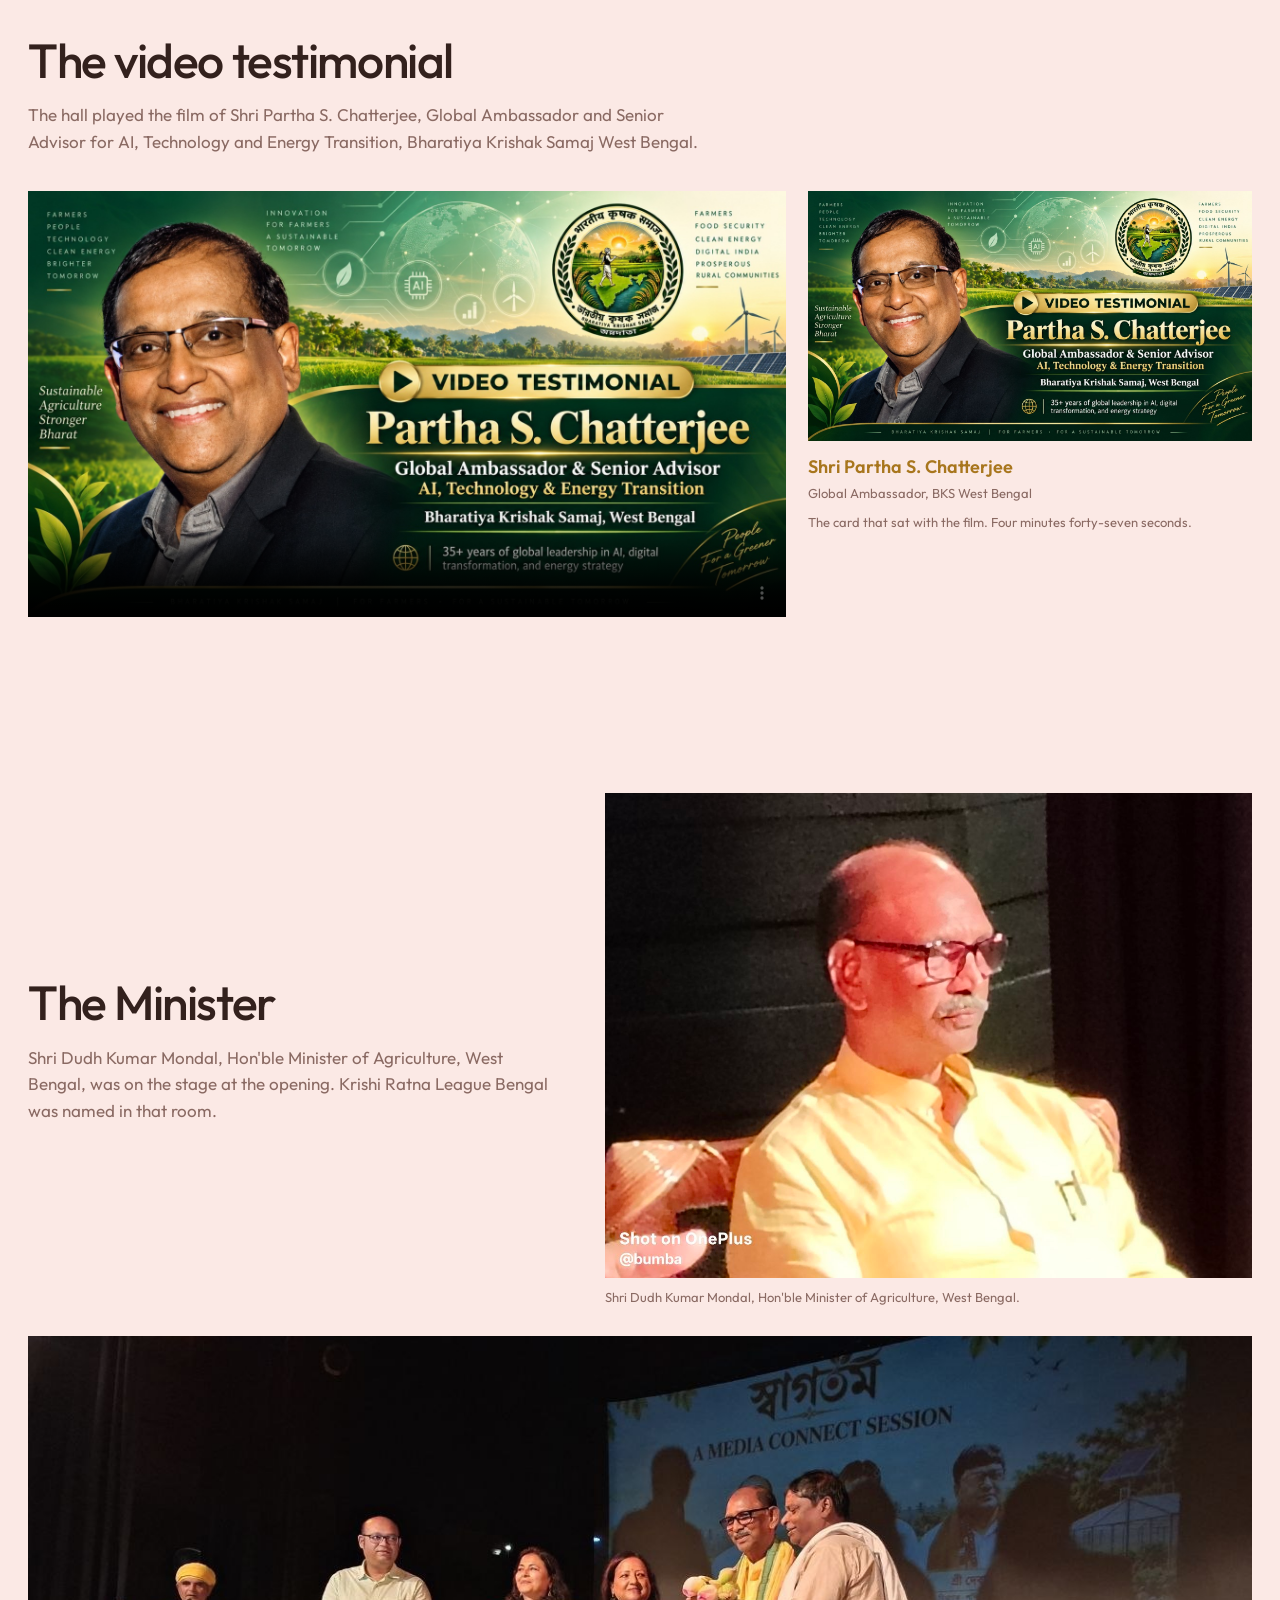
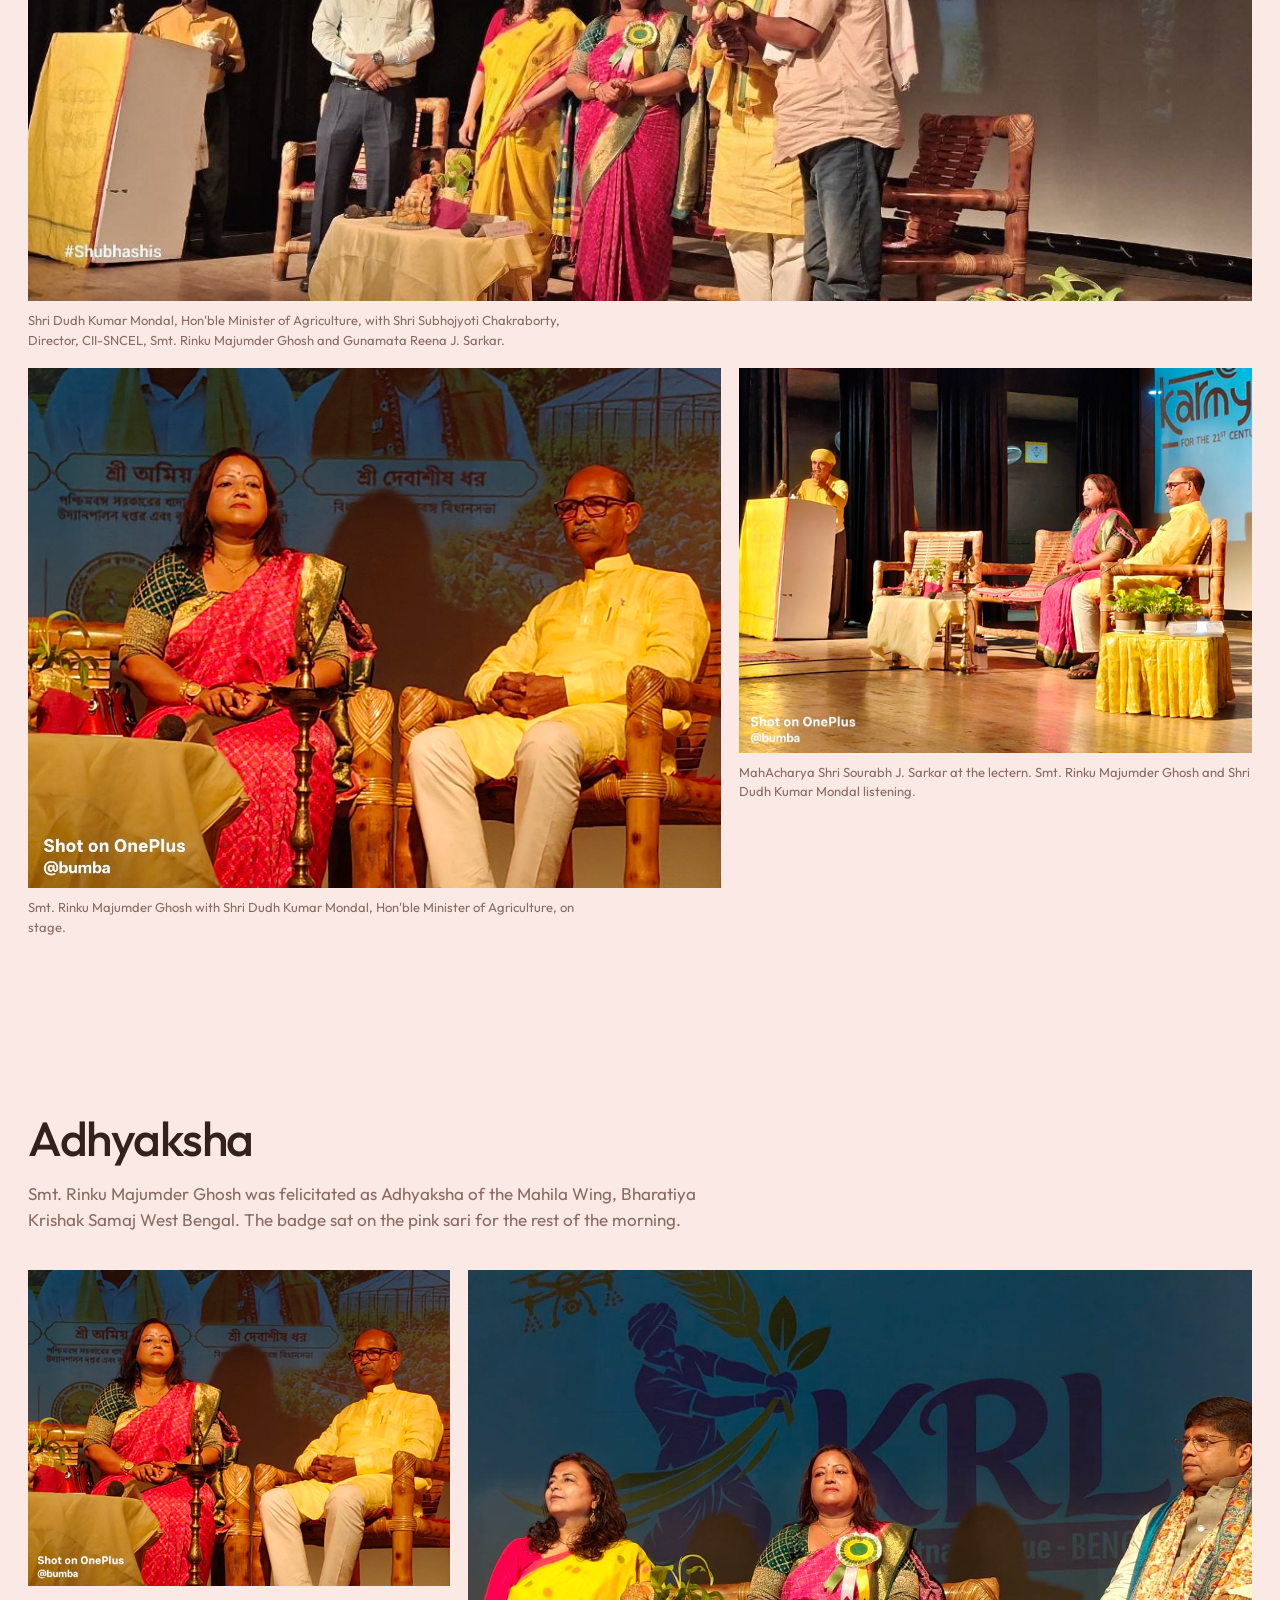
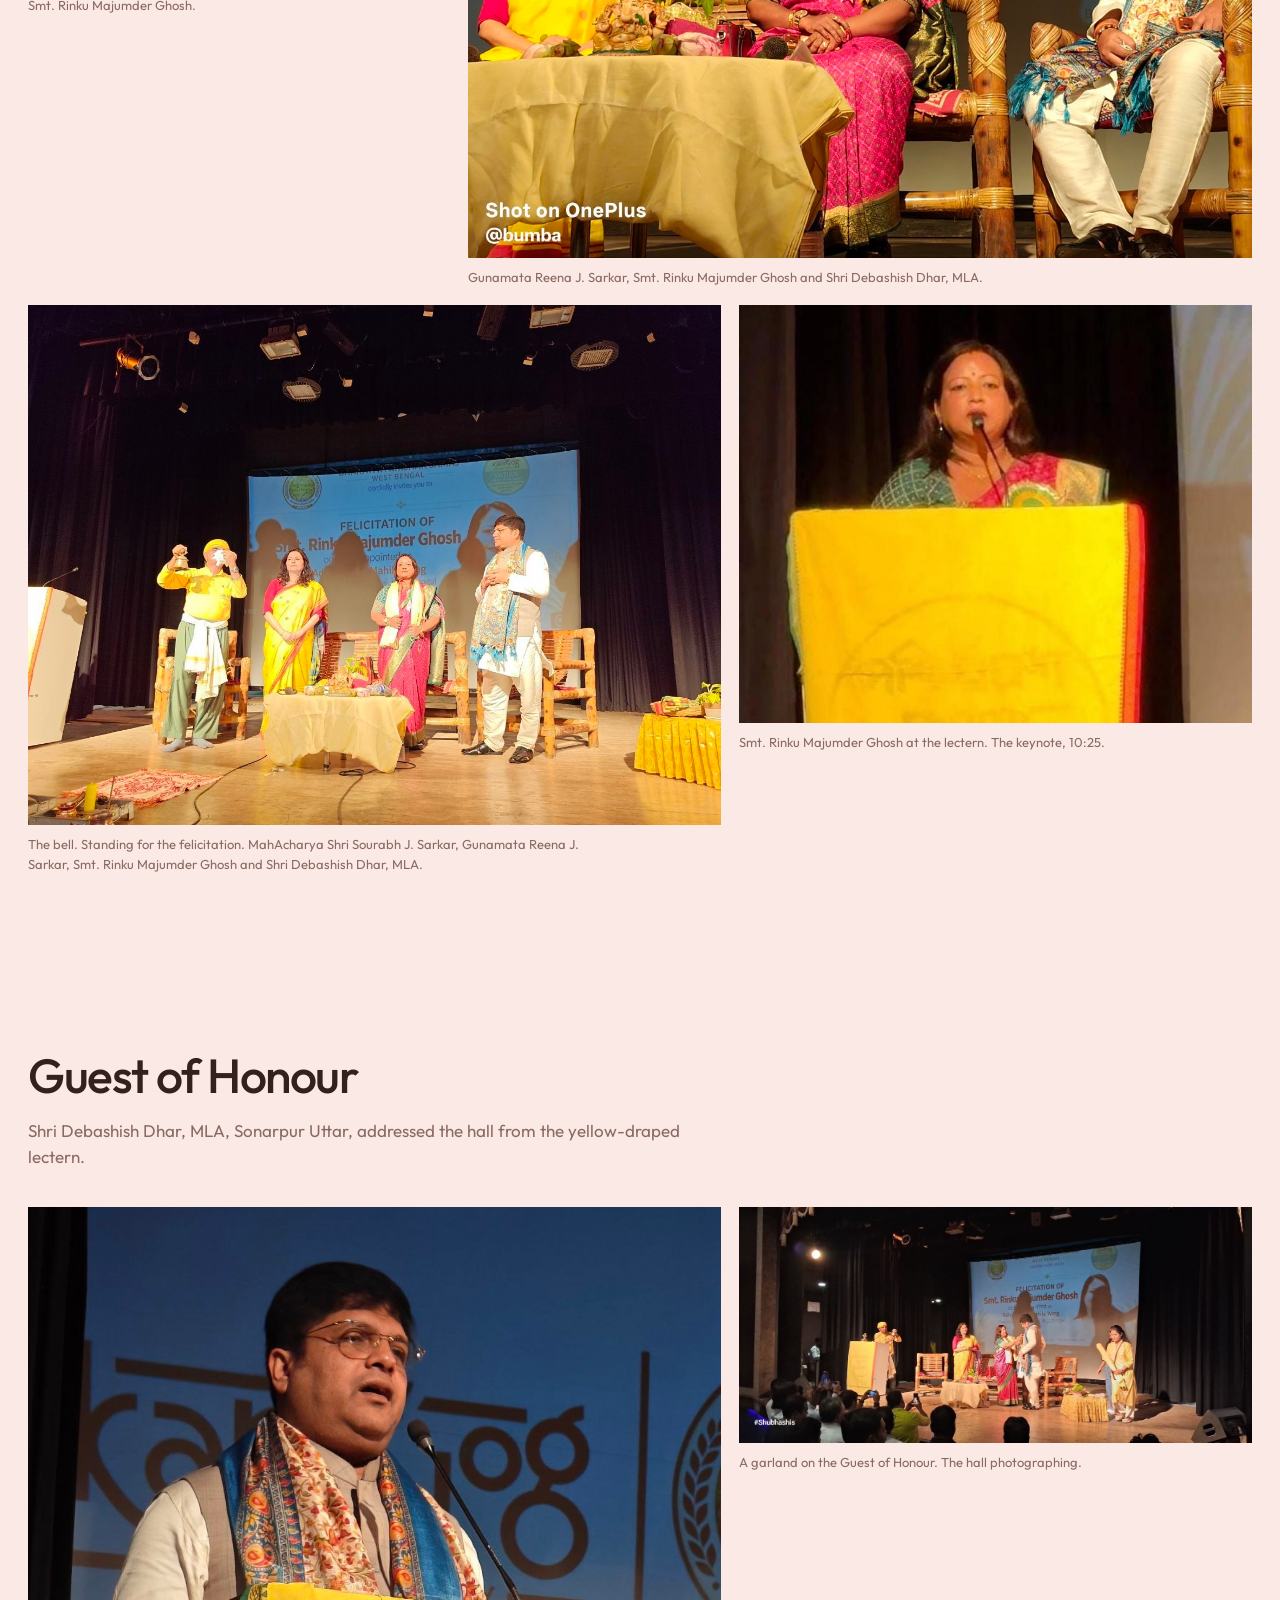
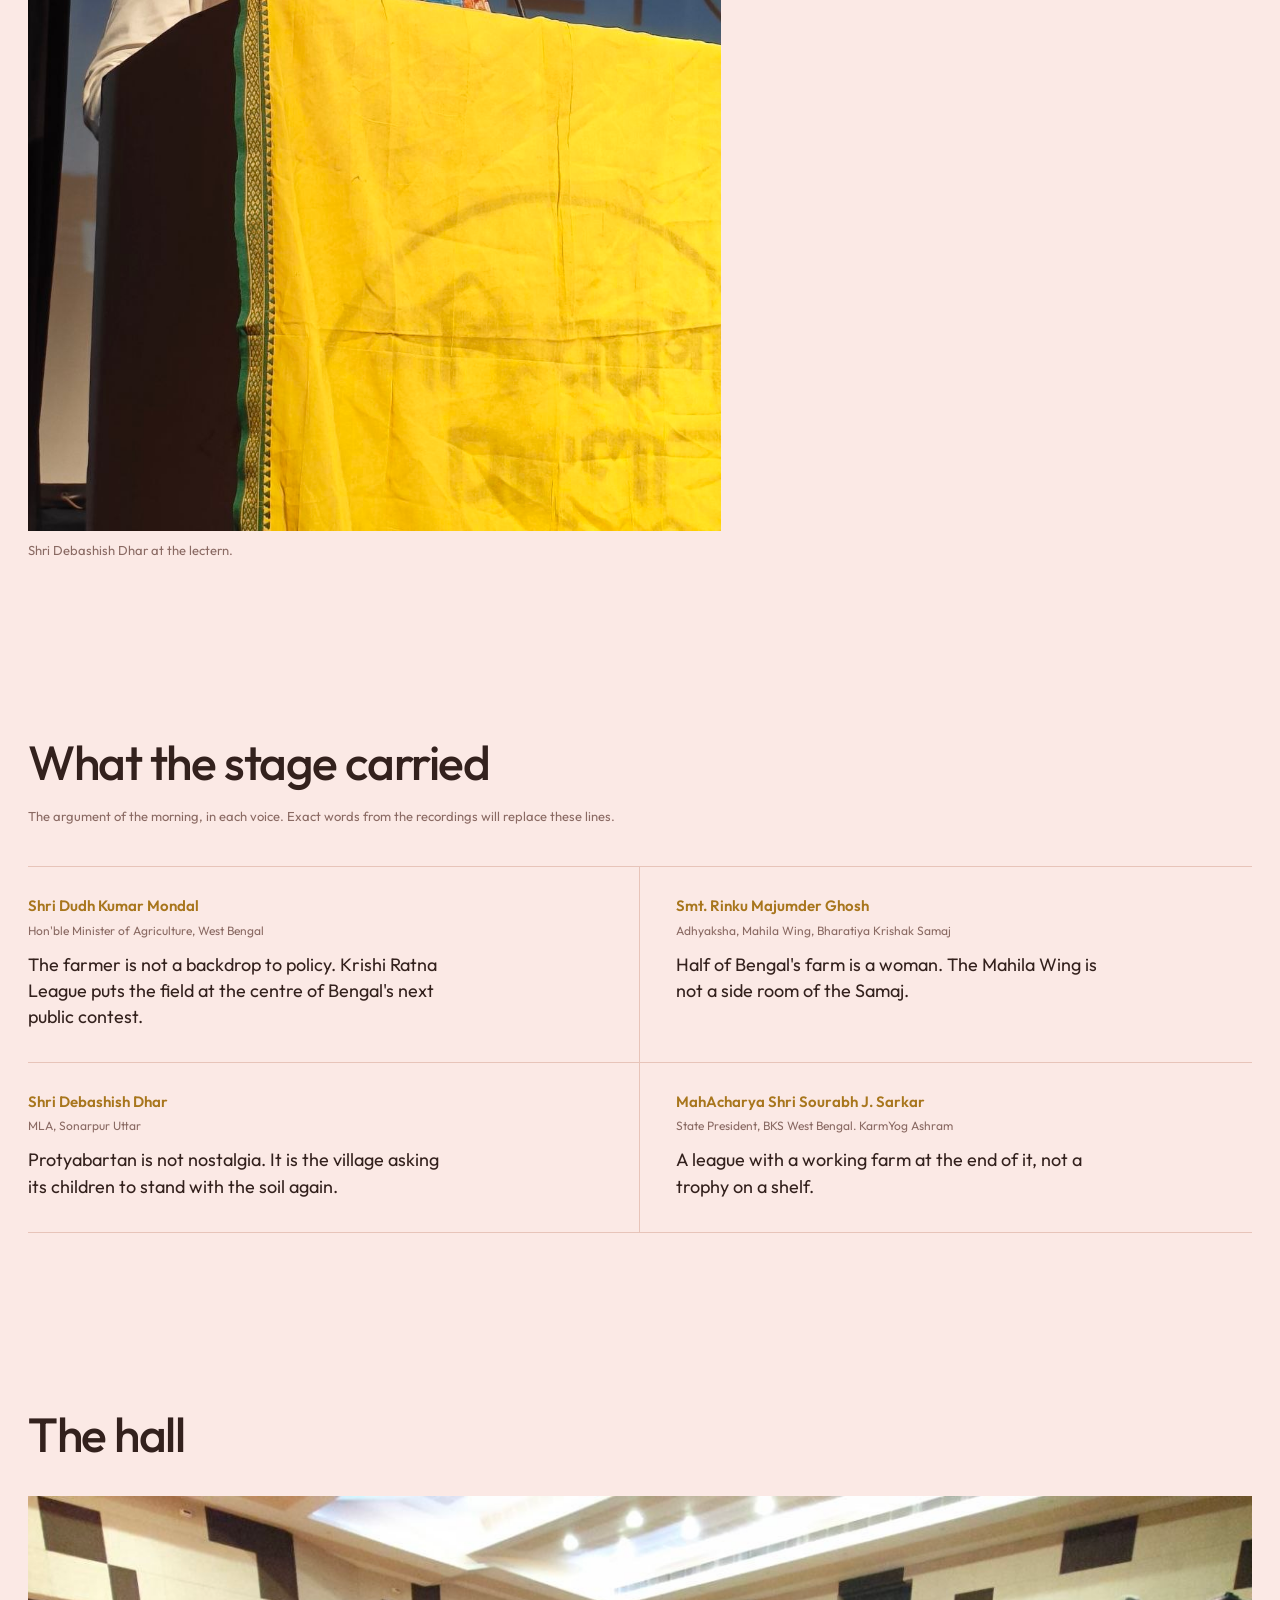
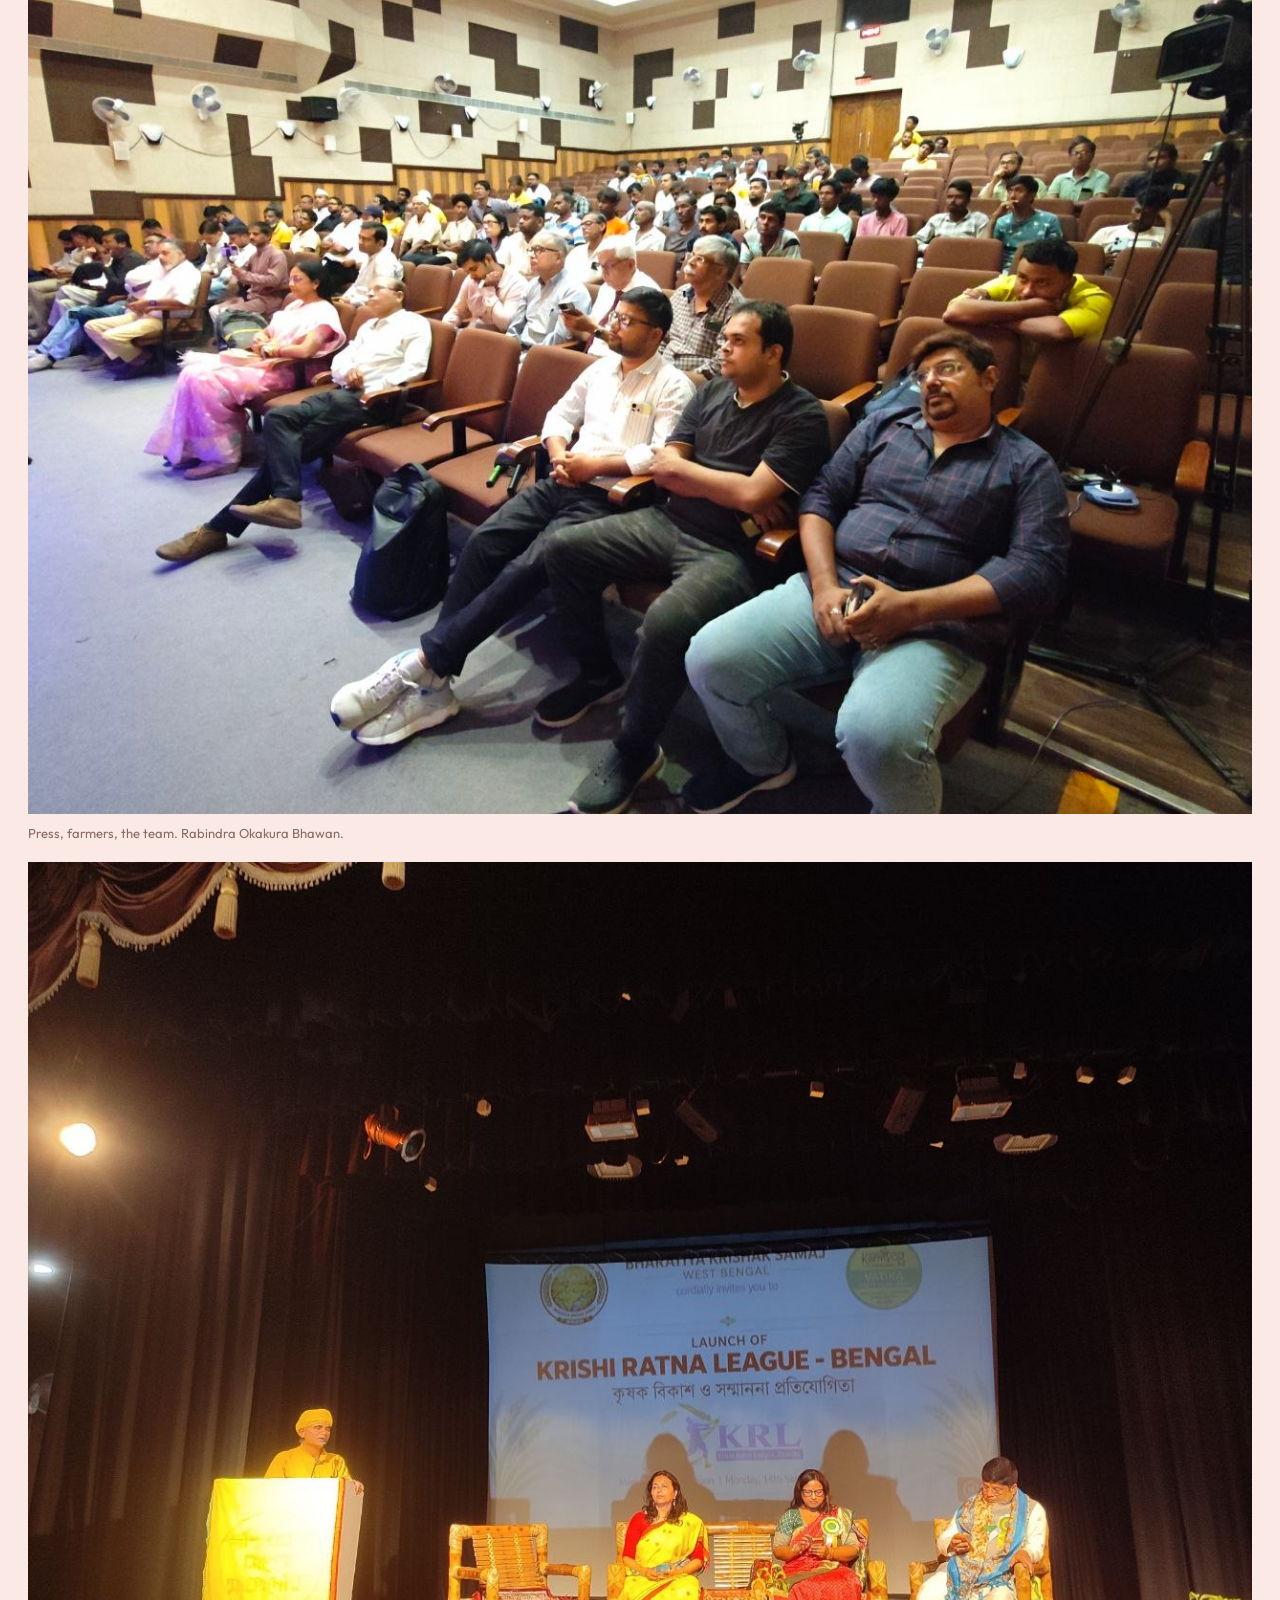
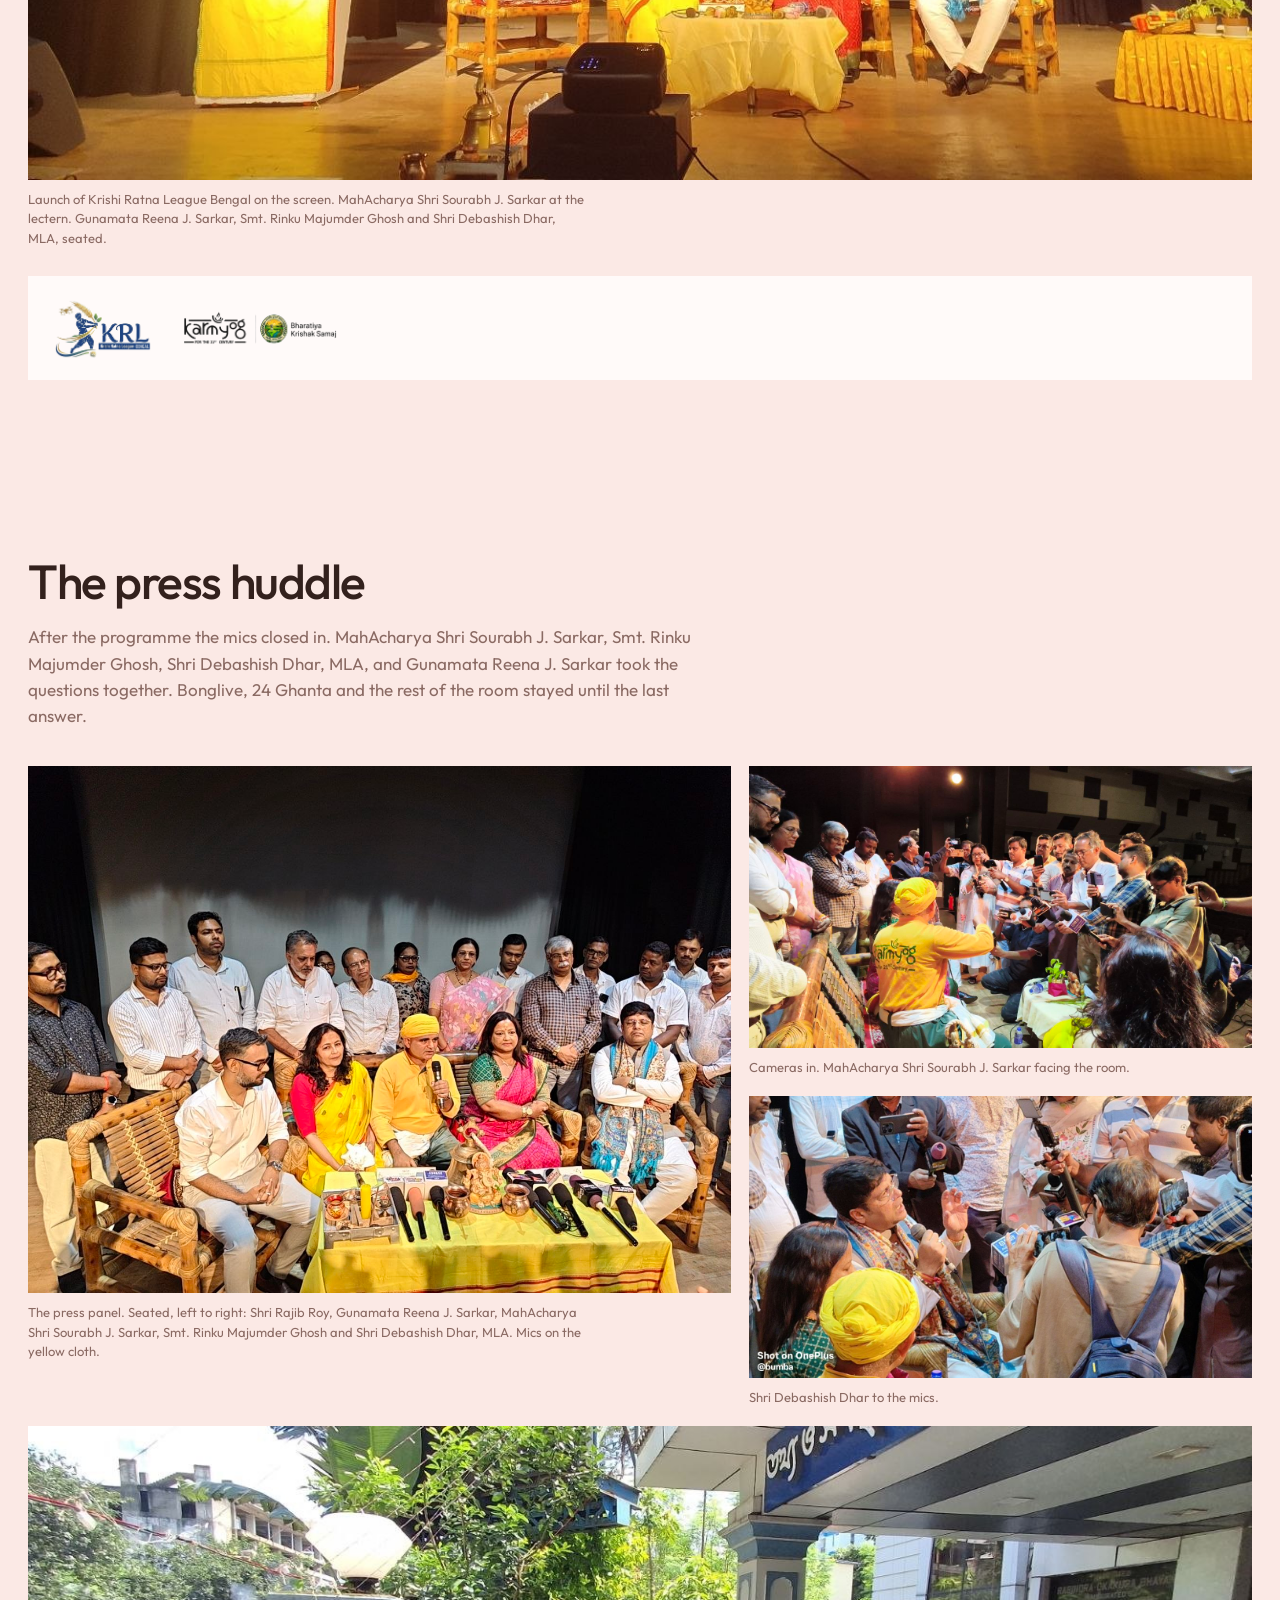
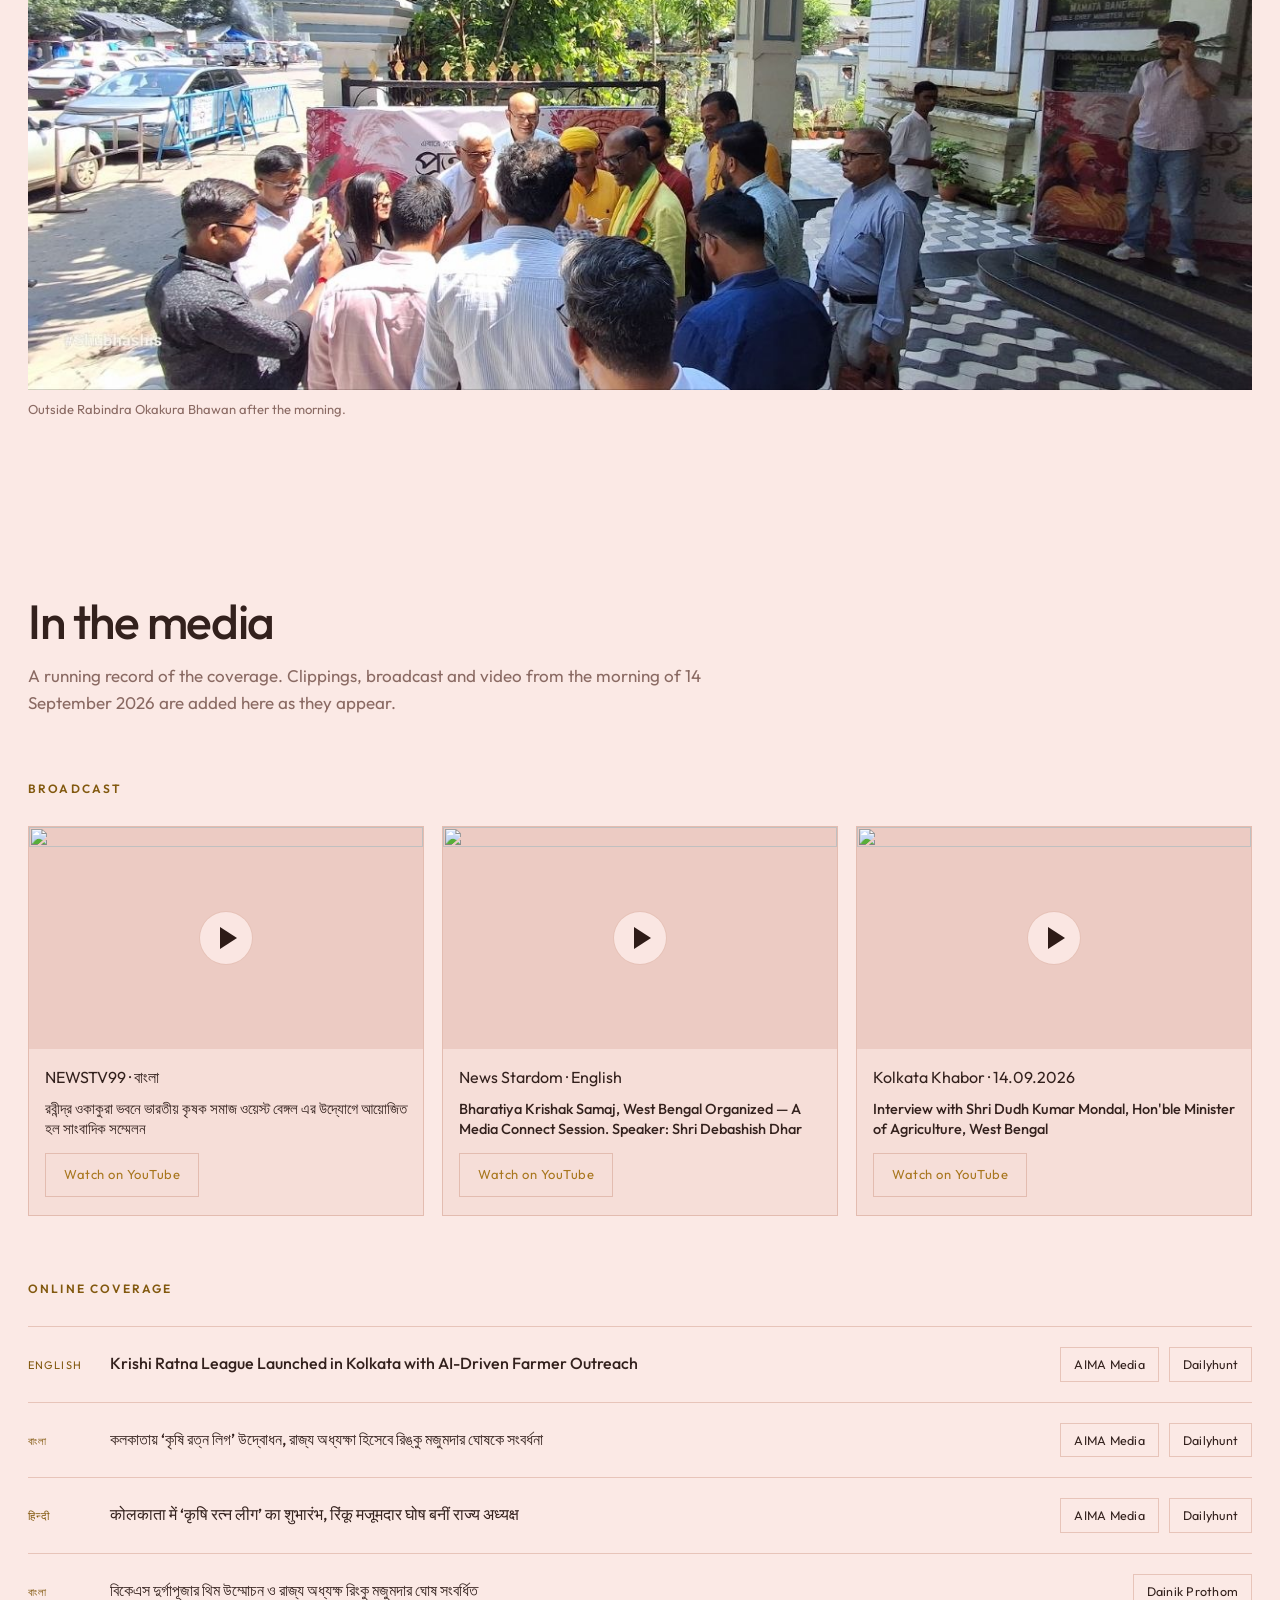
==== commit 015c29ce: "feat: release pk-bengal smart farming command centre Co-authored-by: Cursor <cursoragent@cursor.com>" ====
--- a/index.html
+++ b/index.html
@@ -22,7 +22,7 @@
   <meta name="twitter:description" content="Bharatiya Krishak Samaj West Bengal Media Connect at Rabindra Okakura Bhawan. Krishi Ratna League Bengal.">
   <meta name="twitter:image" content="https://krl-media-connect.vercel.app/images/og.jpg">
   <link rel="image_src" href="https://krl-media-connect.vercel.app/images/og.jpg">
-  <link rel="stylesheet" href="styles.css?v=20260915d">
+  <link rel="stylesheet" href="styles.css?v=20260915e">
 </head>
 <body>
   <div class="grain" aria-hidden="true"></div>
@@ -38,6 +38,7 @@
       <a href="#gallery" data-i18n="navGallery">Gallery</a>
       <a href="#press" data-i18n="navPress">Press</a>
       <a href="#media" data-i18n="navMedia">Media</a>
+      <a href="command.html" data-i18n="navCommand">Command</a>
       <div class="lang" role="group" aria-label="Language">
         <button type="button" data-lang="en" aria-pressed="true">EN</button>
         <button type="button" data-lang="bn" aria-pressed="false">বাং</button>
@@ -440,6 +441,21 @@
         </aside>
       </div>
 
+      <div class="coverage" style="margin-top:22px">
+        <figure class="clip">
+          <a href="press/Sham-Ki-Jhalak-15-Sep-2026-page-2.pdf" target="_blank" rel="noopener" aria-label="Open the Sham Ki Jhalak page 02 clipping as a PDF">
+            <img src="images/press-clip-jhalak.jpg" alt="Sham Ki Jhalak, page 02: Bharatiya Krishak Samaj, West Bengal holds a Media Connect" loading="lazy">
+          </a>
+          <figcaption data-i18n="capClip2"></figcaption>
+        </figure>
+        <aside class="card">
+          <span class="tag" data-i18n="clip2Outlet"></span>
+          <h4>भारतीय कृषक समाज, प.बं. ने मीडिया कनेक्ट किया आयोजित</h4>
+          <p data-i18n="clip2Body"></p>
+          <a class="dl" href="press/Sham-Ki-Jhalak-15-Sep-2026-page-2.pdf" download data-i18n="clipDl"></a>
+        </aside>
+      </div>
+
       <h3 class="sub" data-i18n="releaseTitle"></h3>
       <div class="release">
         <img src="images/press-release-cover.jpg" alt="First page of the Bharatiya Krishak Samaj press release" loading="lazy">
@@ -581,6 +597,6 @@
     </div>
   </footer>
 
-  <script src="app.js?v=20260915d"></script>
+  <script src="app.js?v=20260915e"></script>
 </body>
 </html>
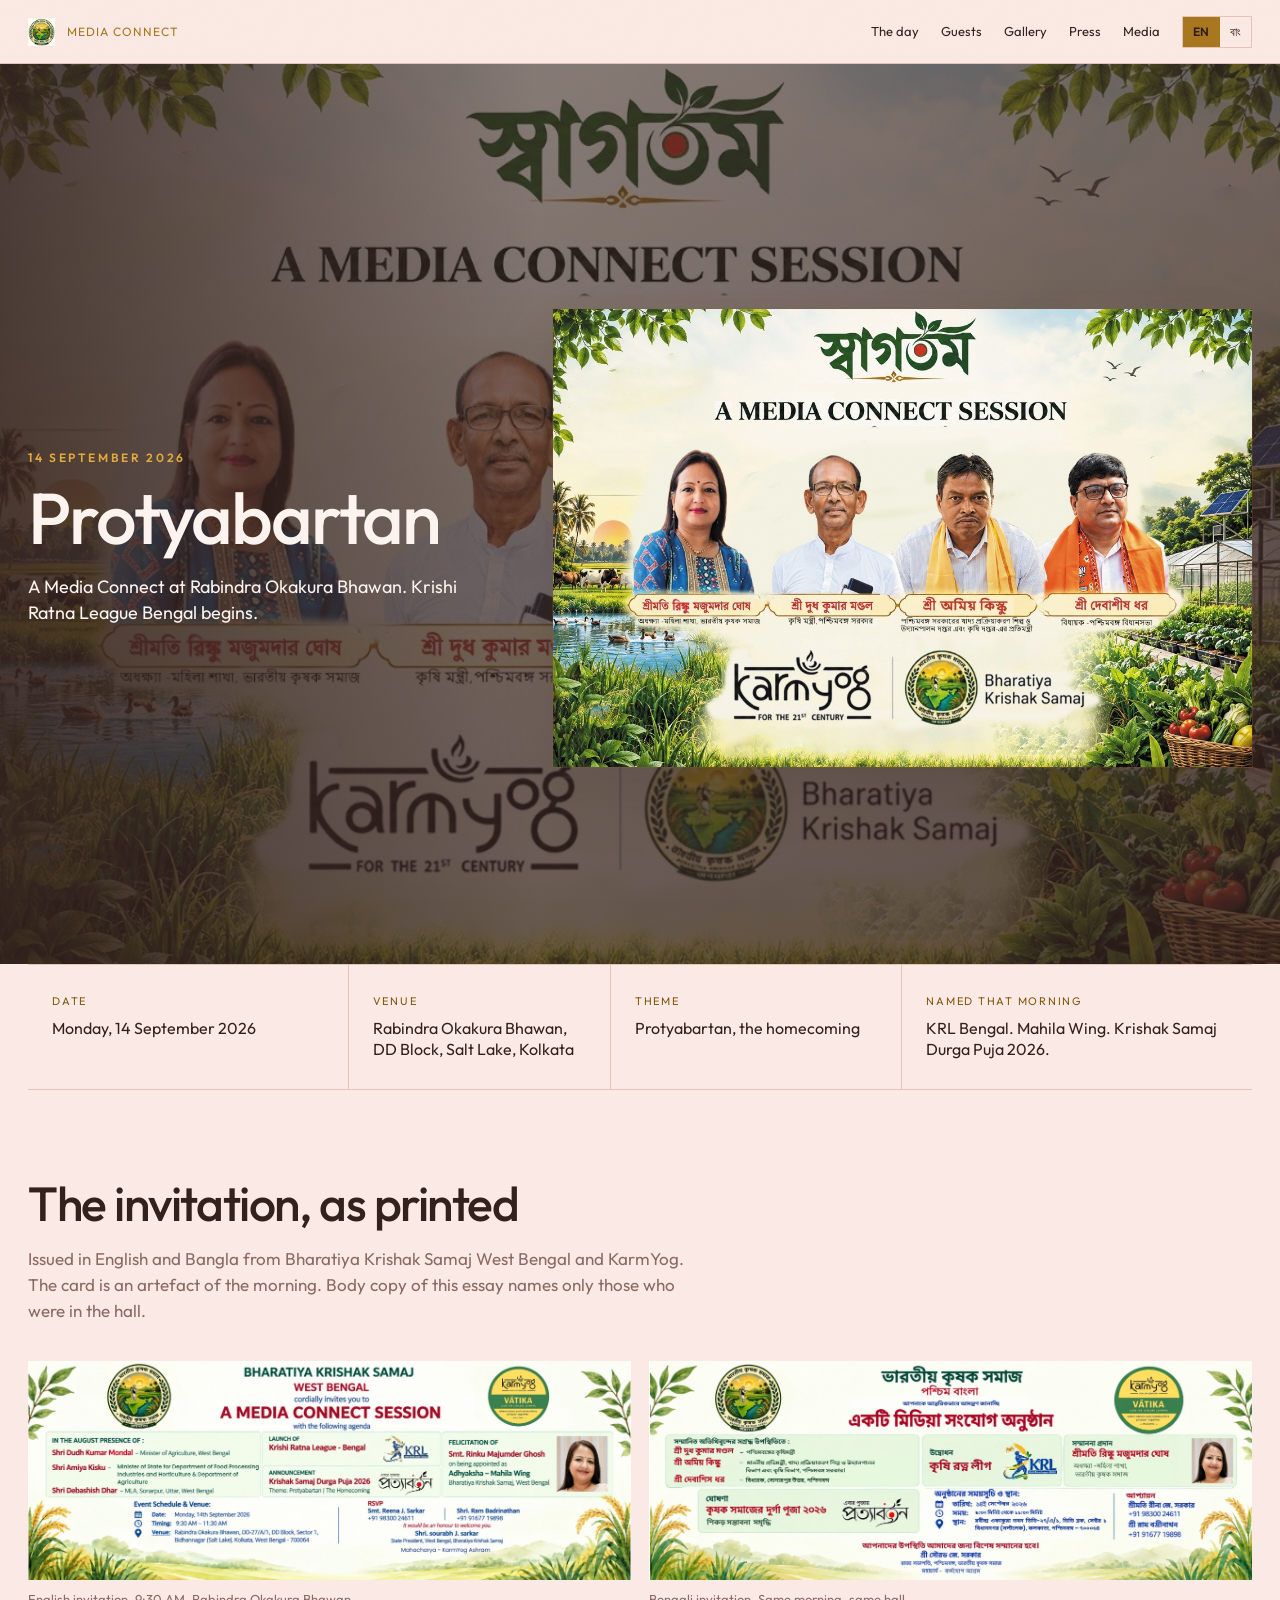
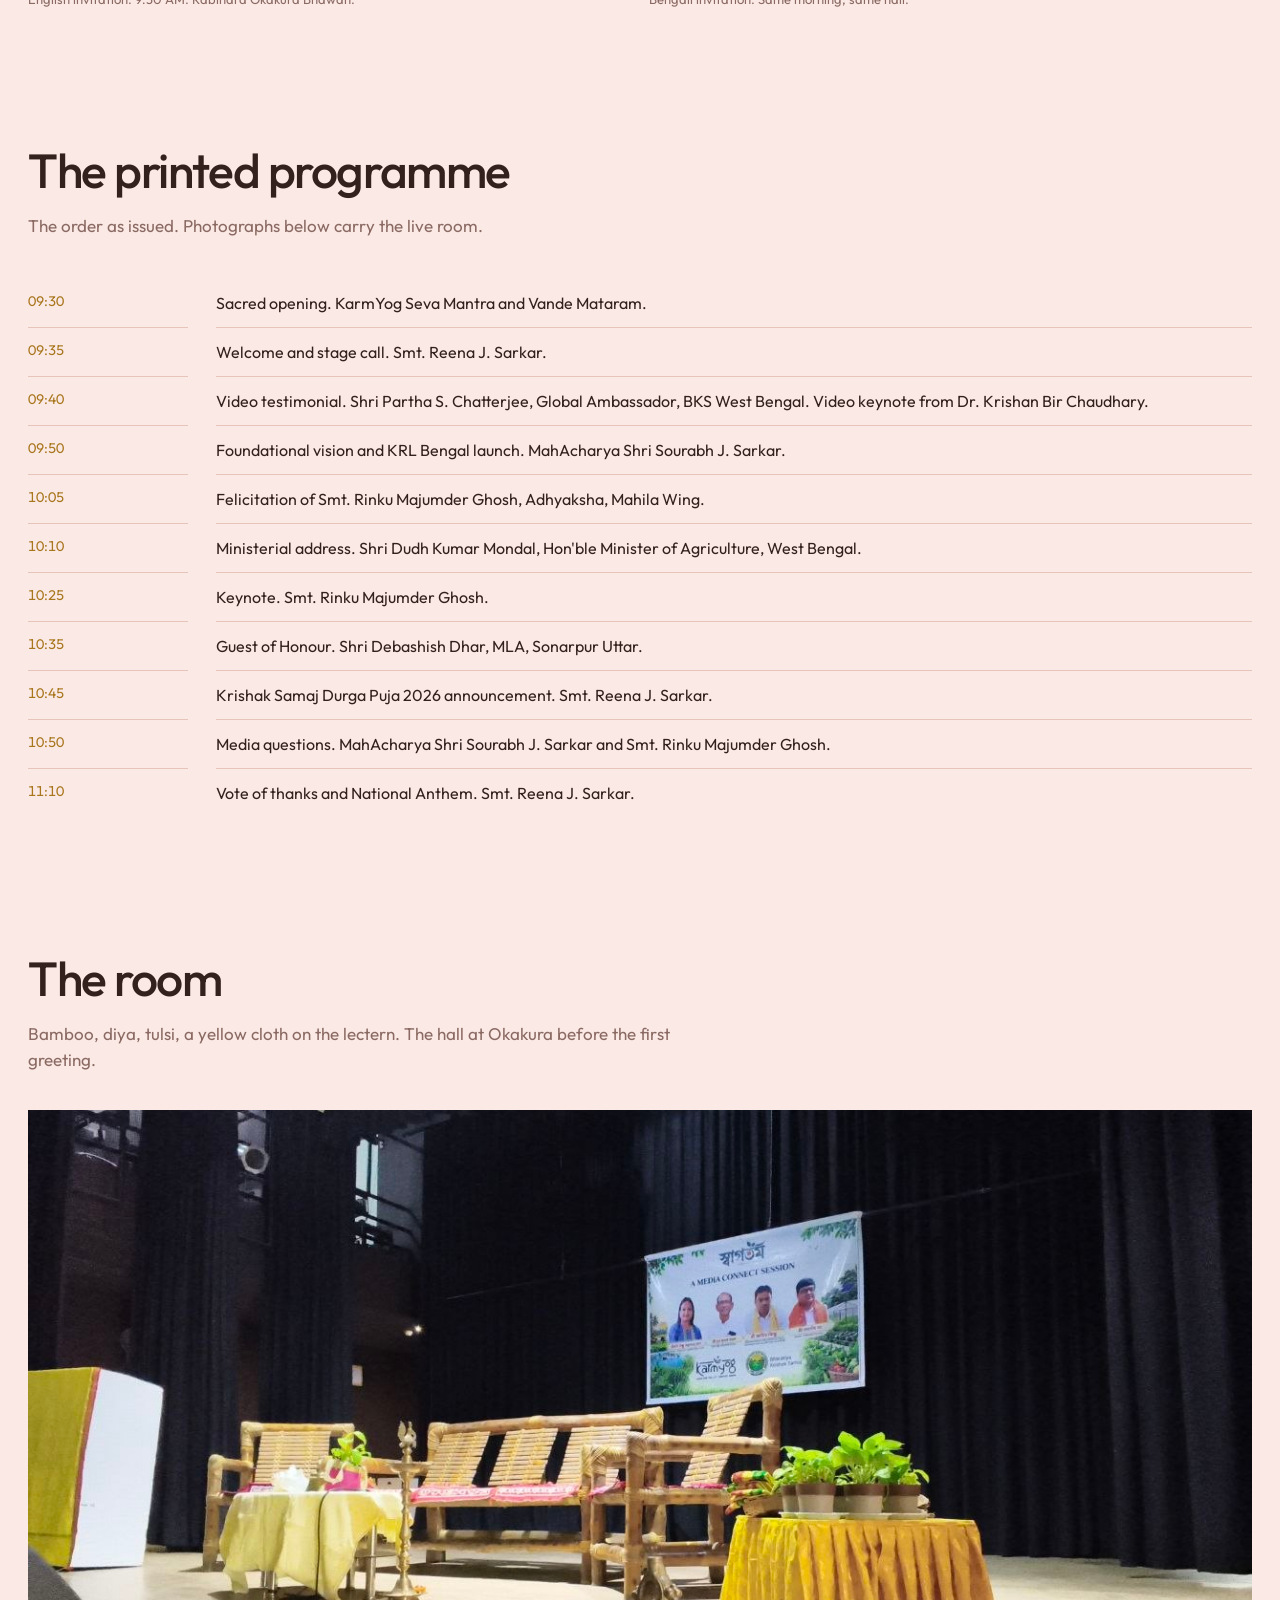
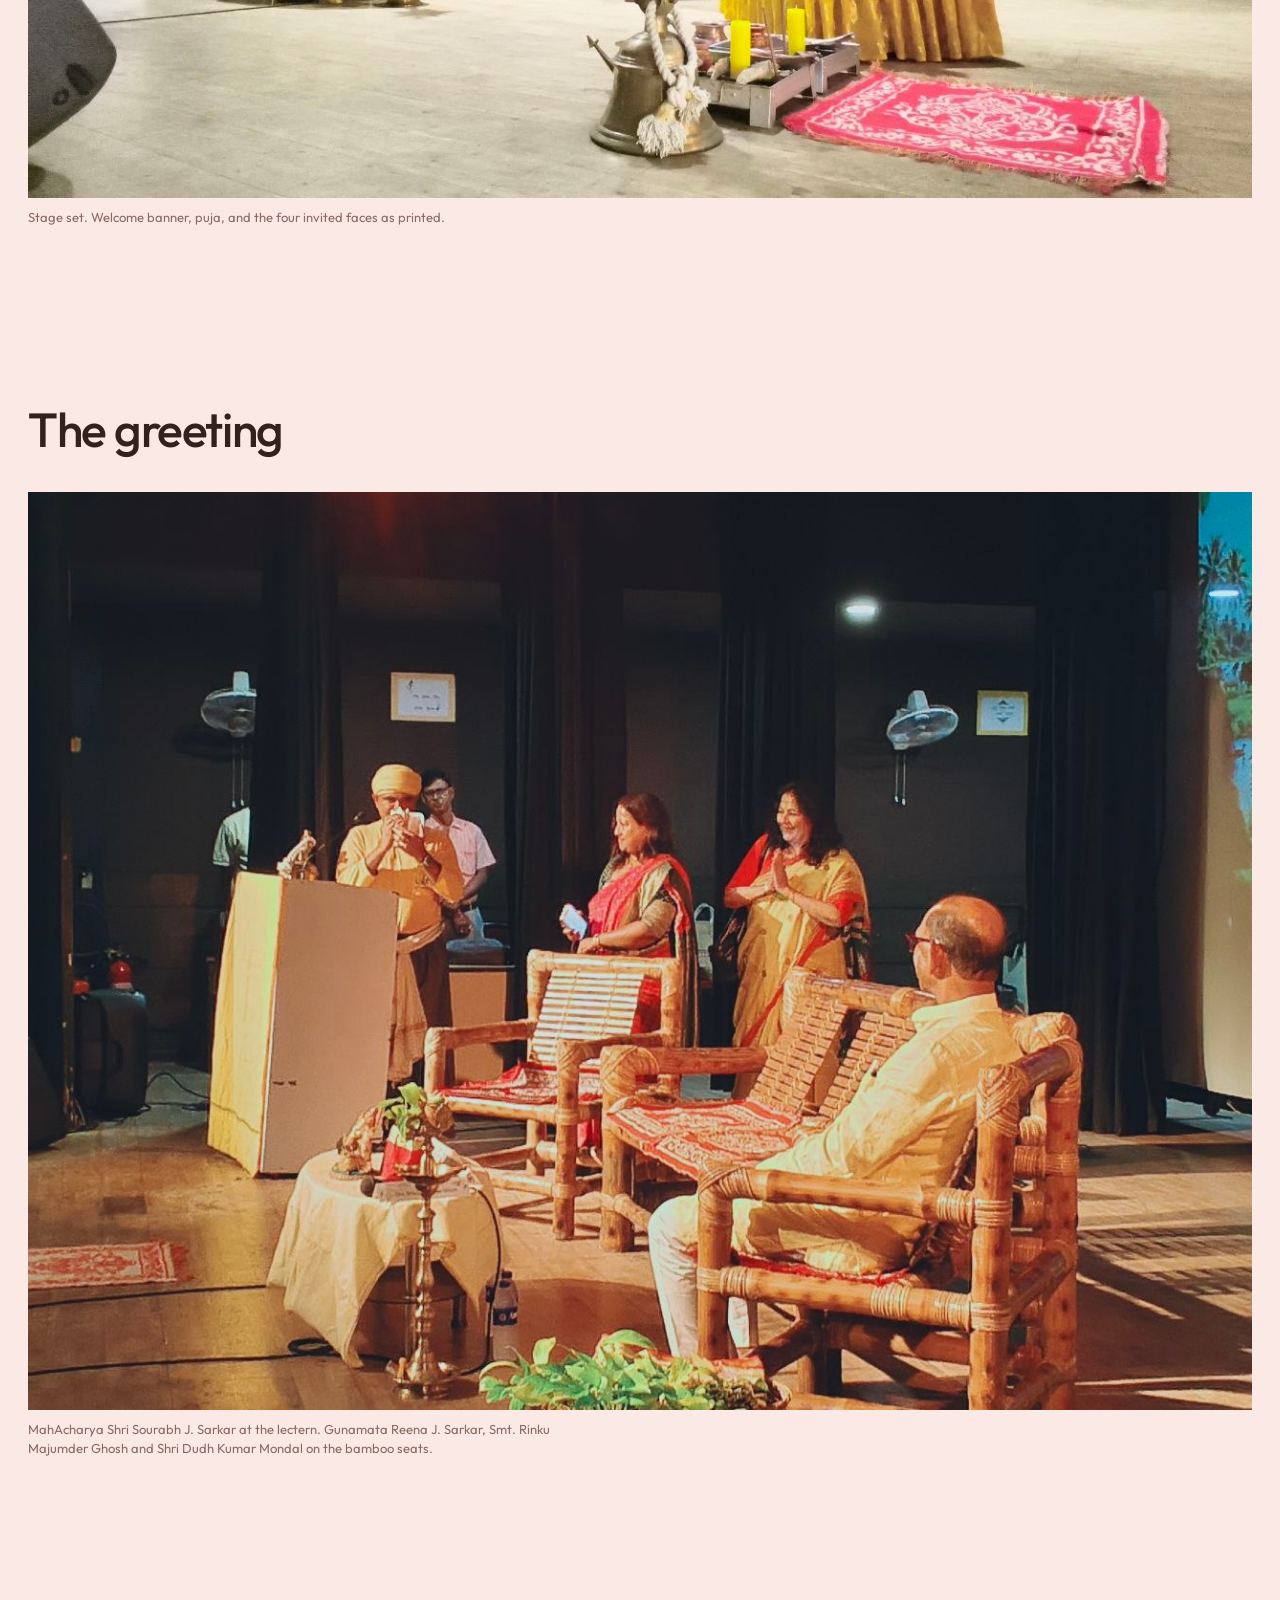
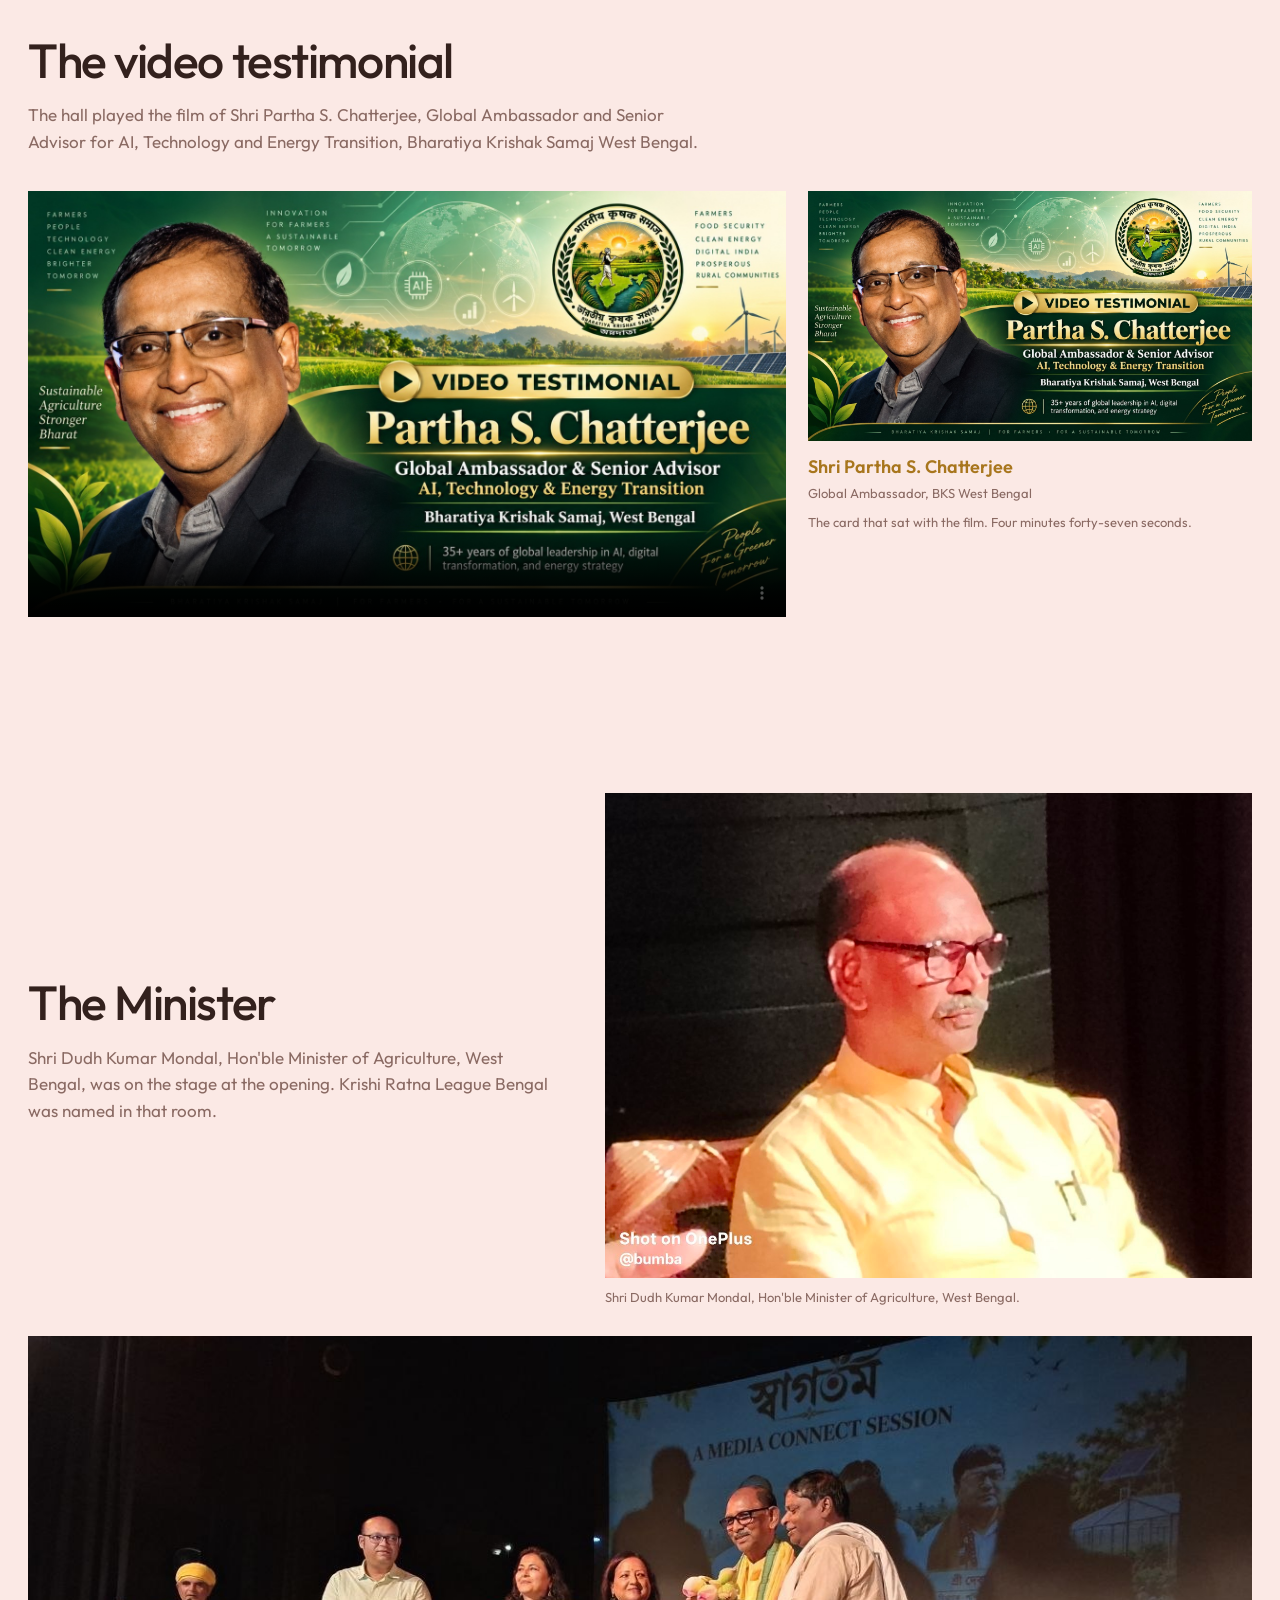
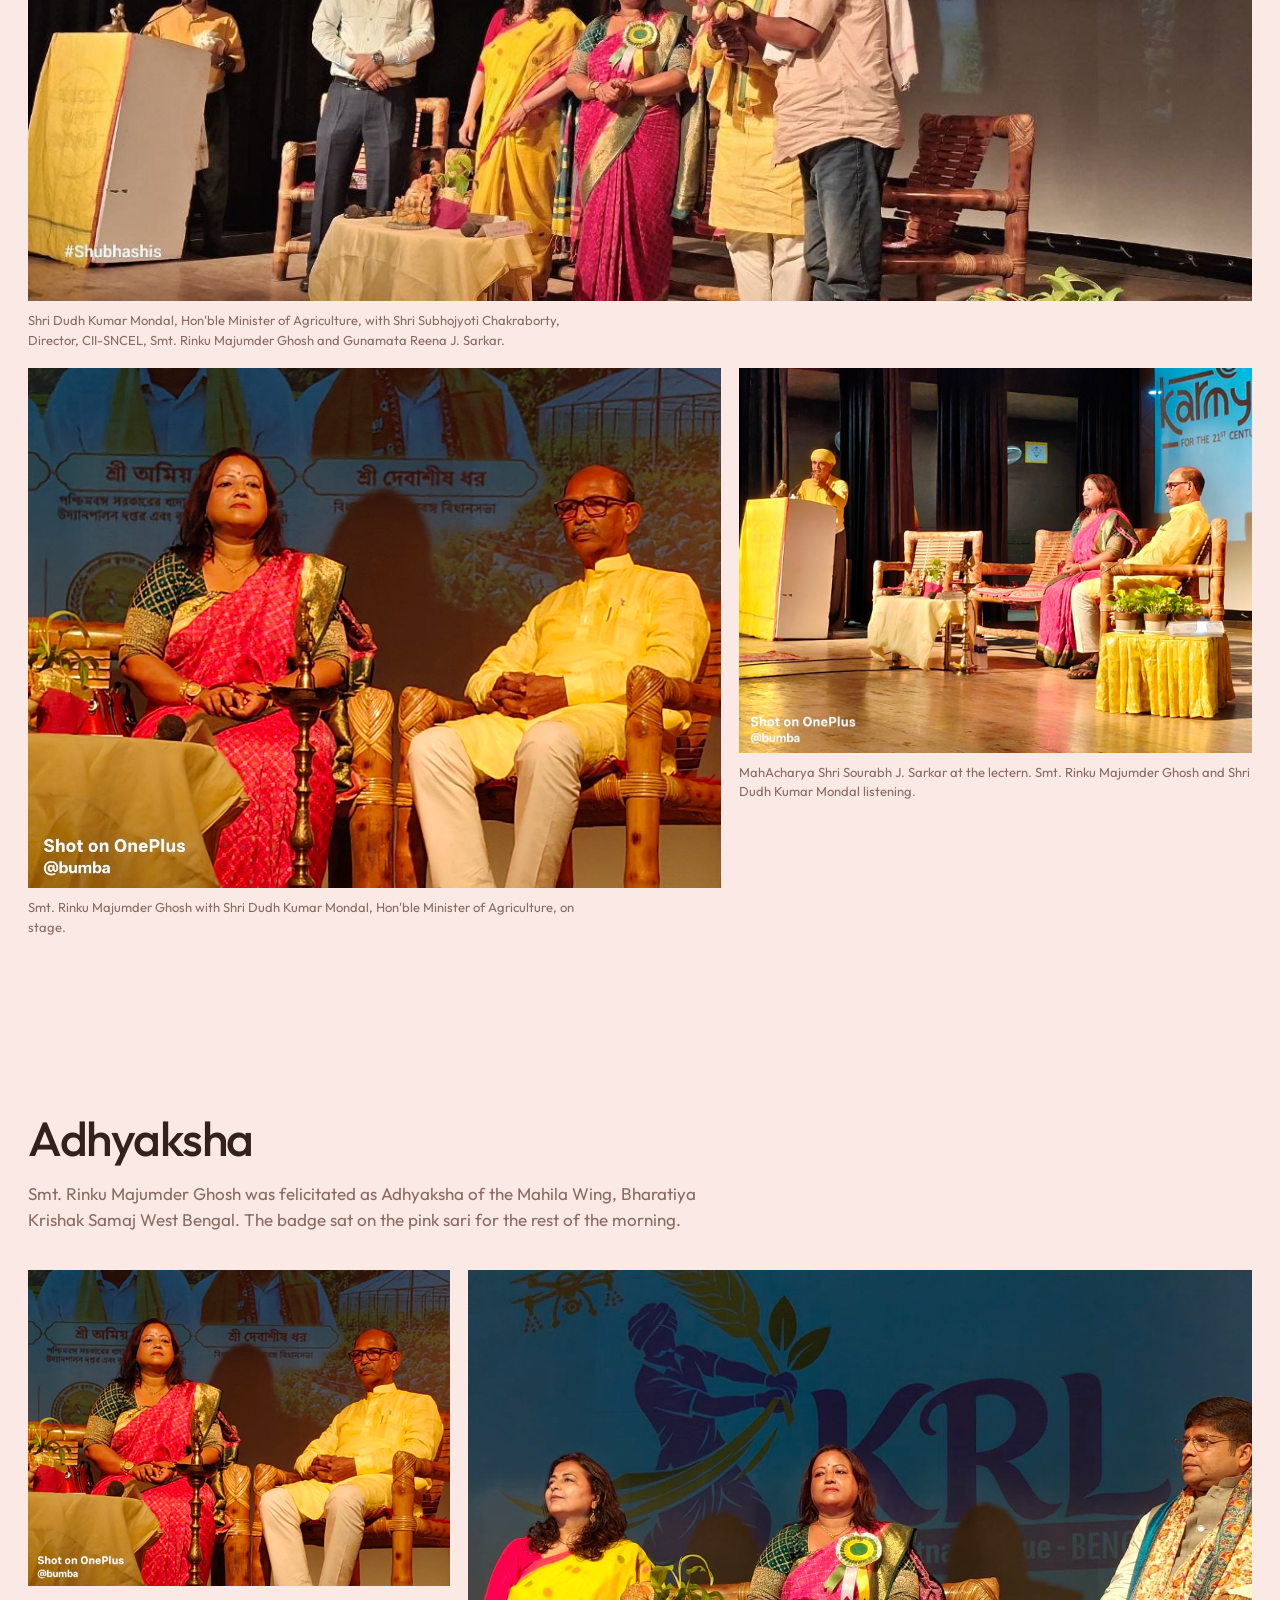
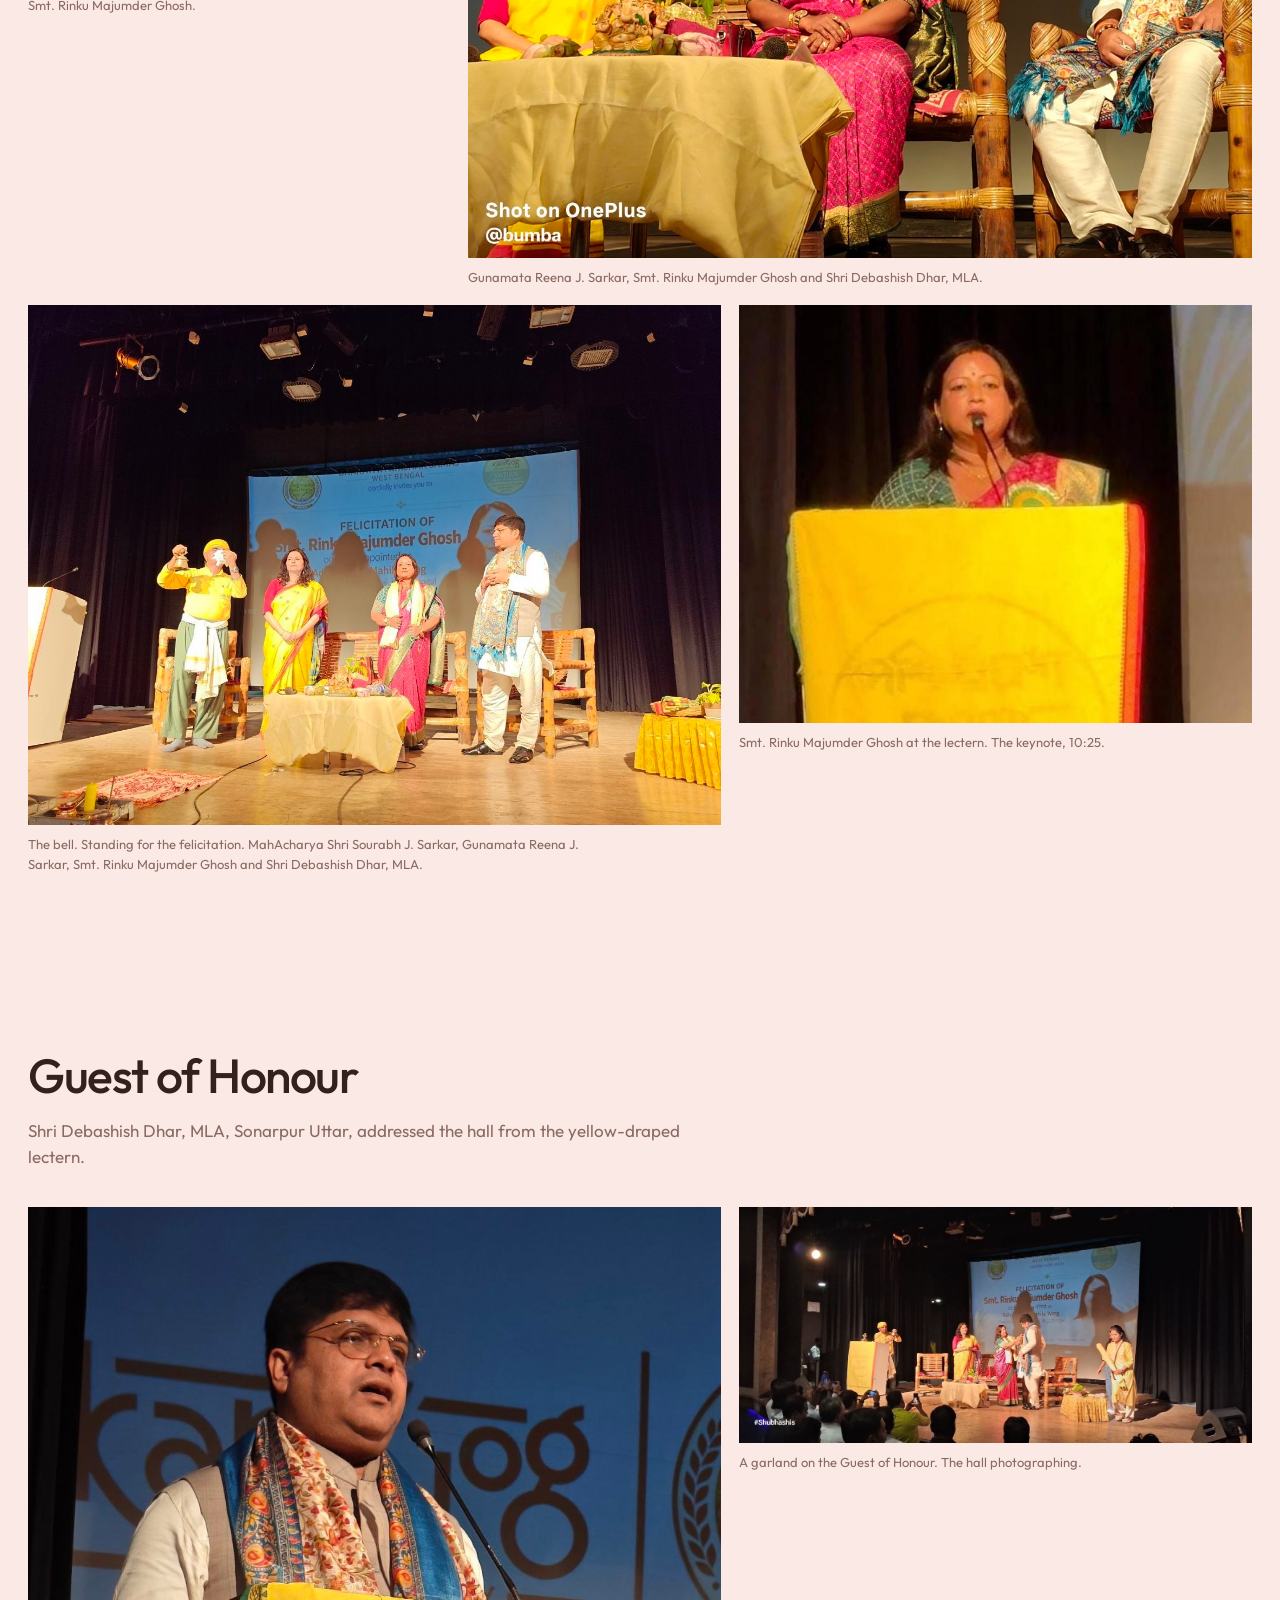
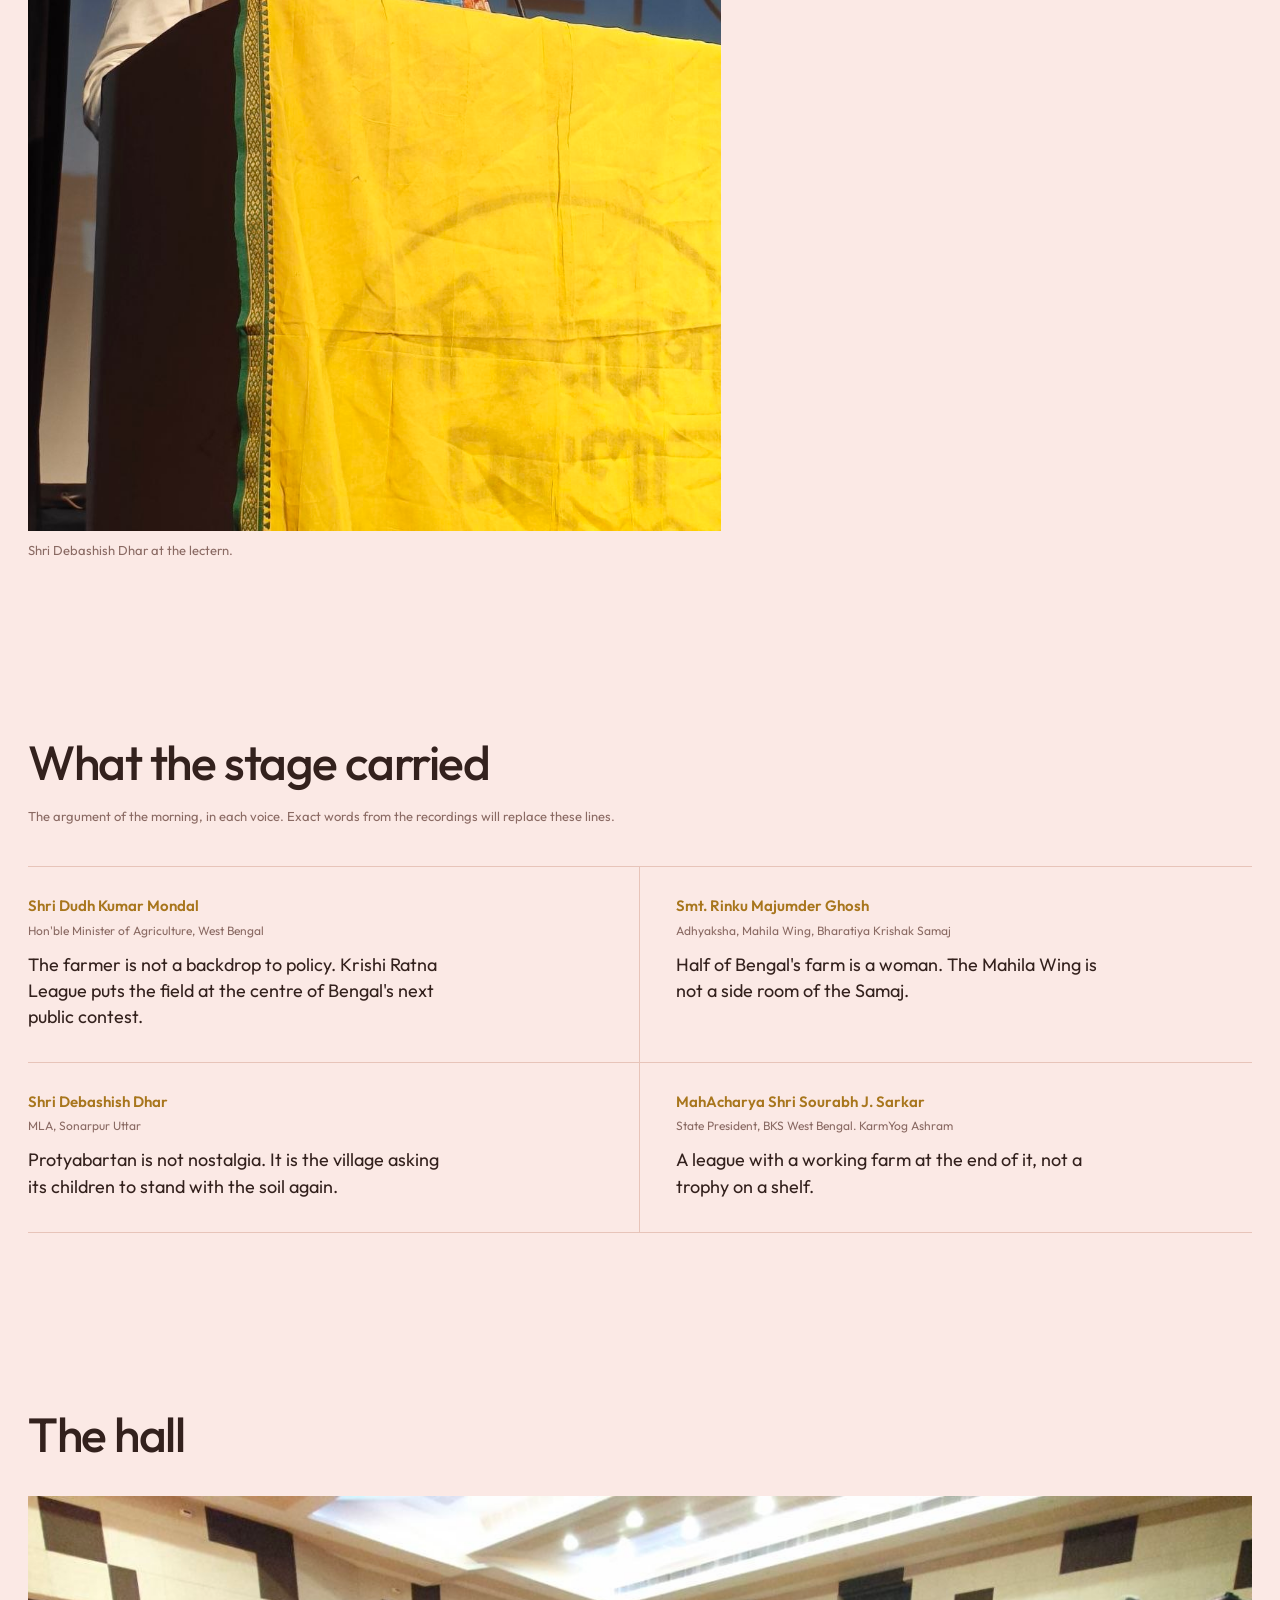
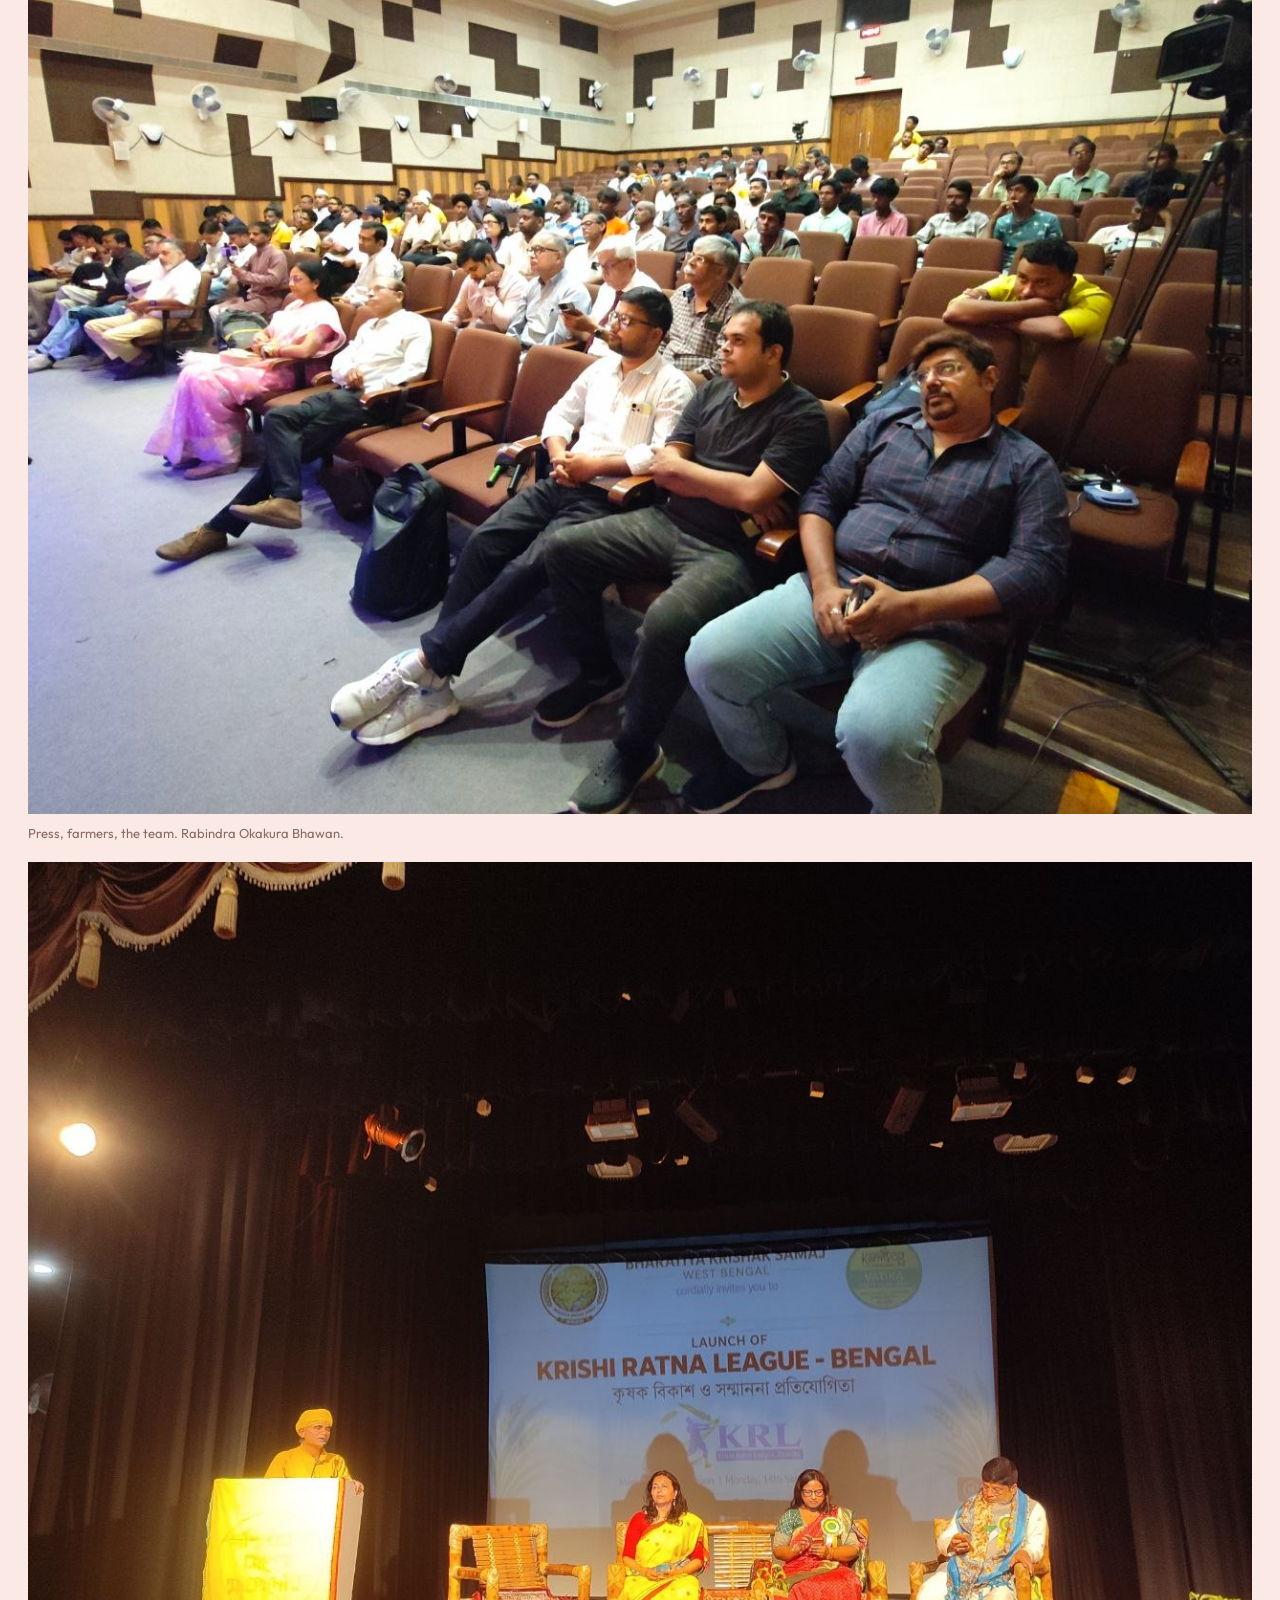
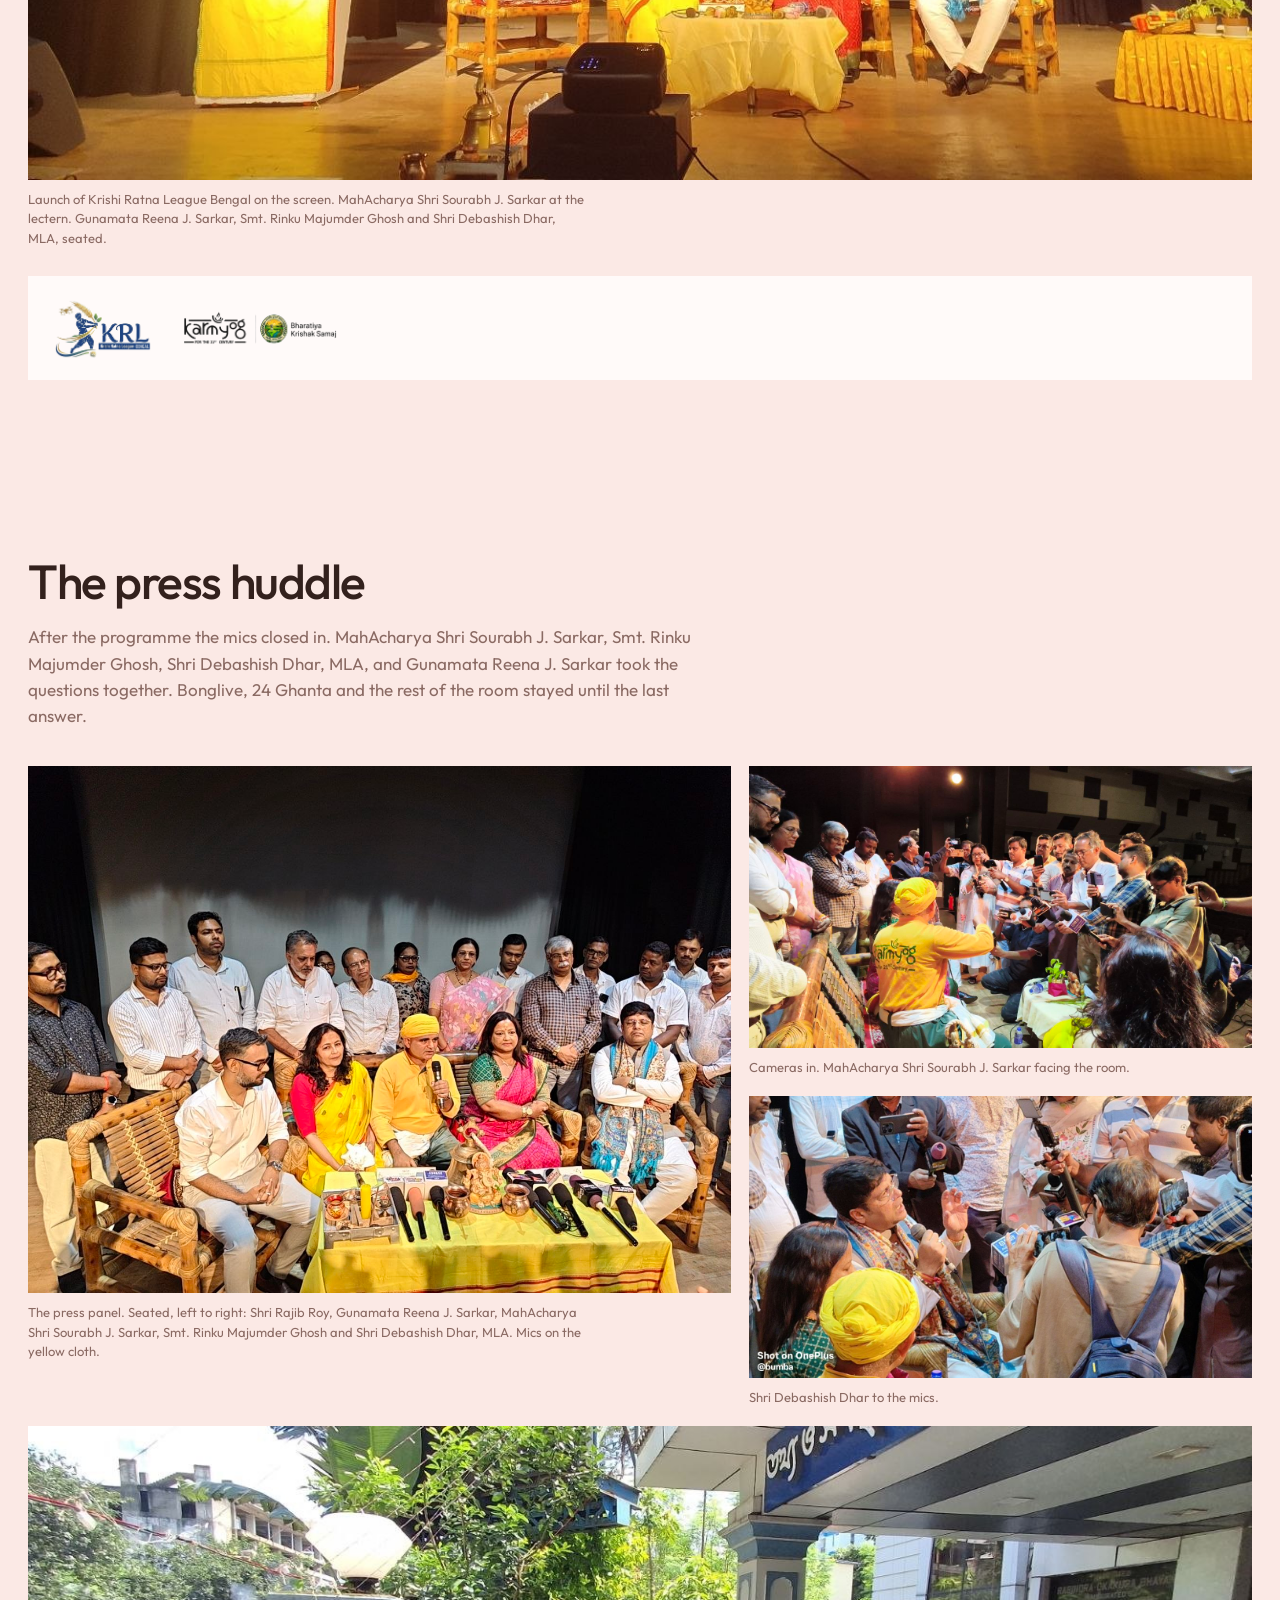
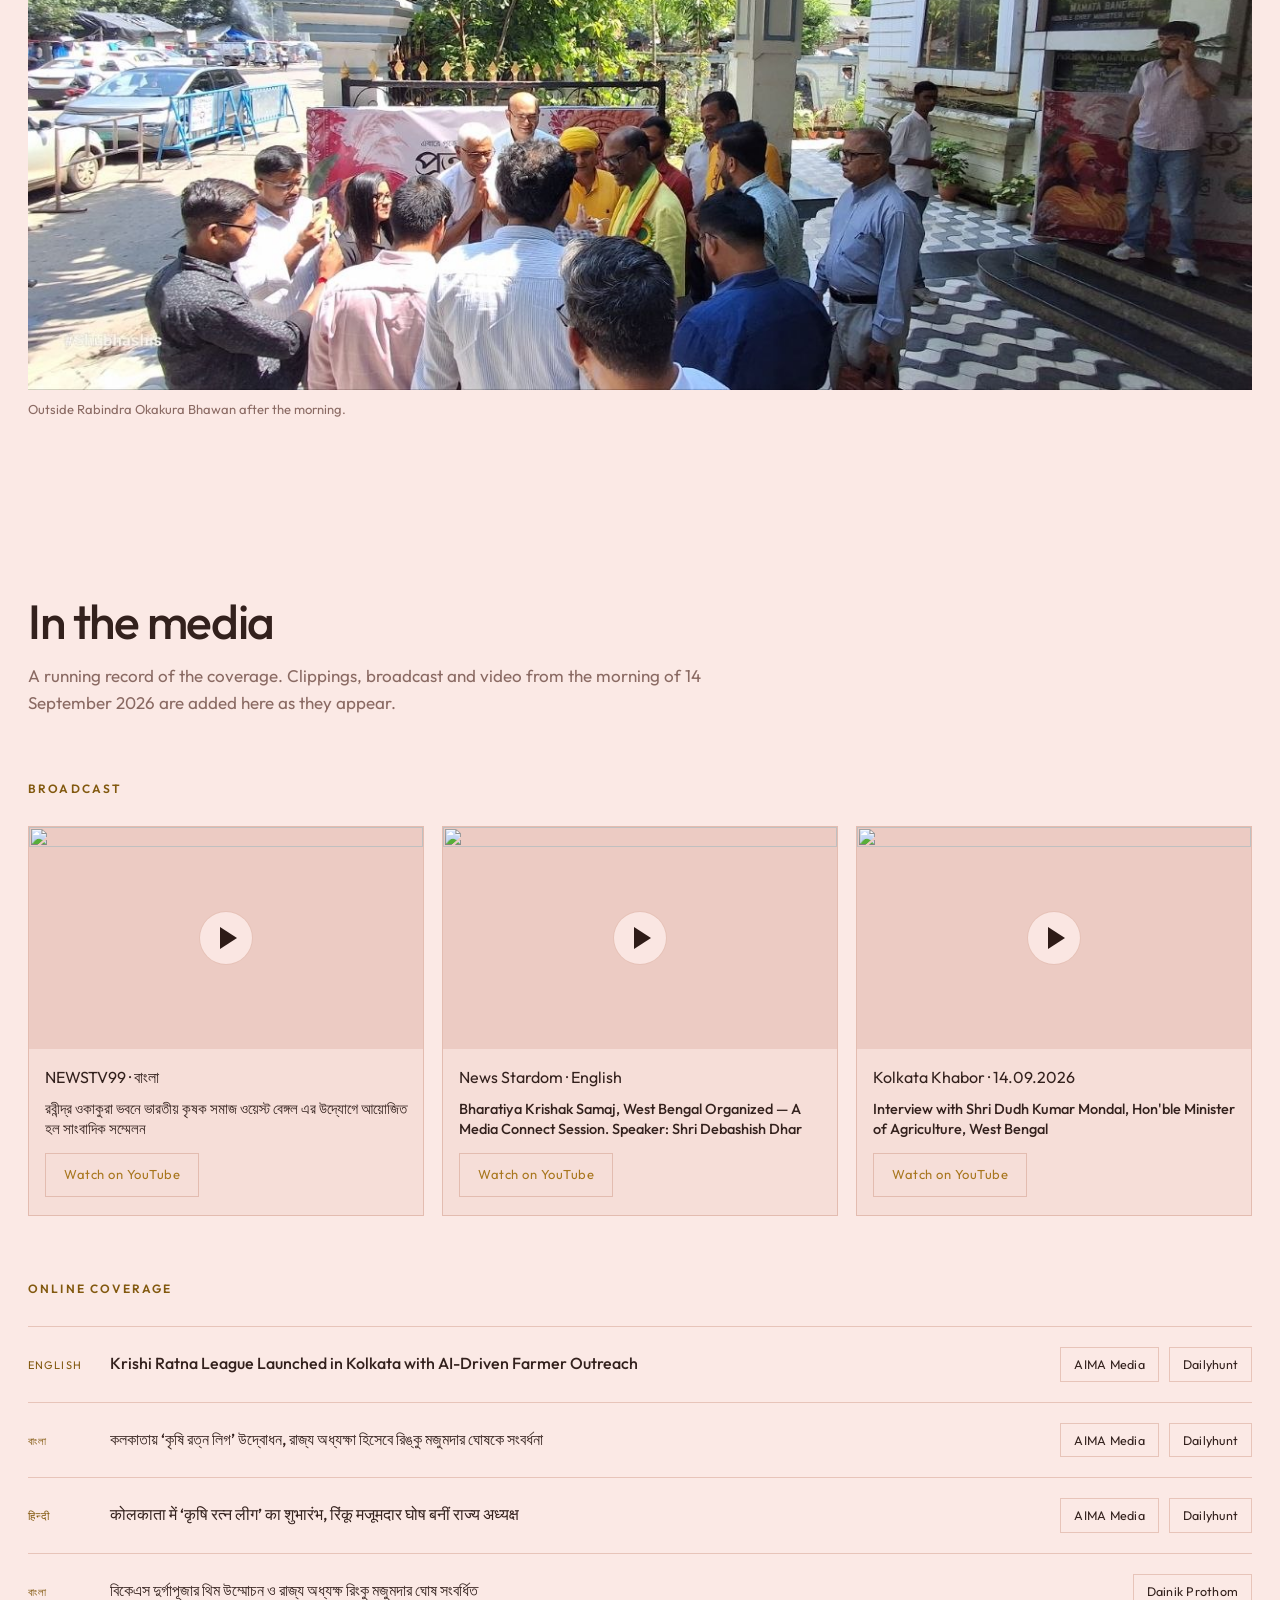
==== commit 6491abcc: "Revert "feat: release pk-bengal smart farming command centre" This reverts commit 015c29cef029d37ccc" ====
--- a/index.html
+++ b/index.html
@@ -38,7 +38,6 @@
       <a href="#gallery" data-i18n="navGallery">Gallery</a>
       <a href="#press" data-i18n="navPress">Press</a>
       <a href="#media" data-i18n="navMedia">Media</a>
-      <a href="command.html" data-i18n="navCommand">Command</a>
       <div class="lang" role="group" aria-label="Language">
         <button type="button" data-lang="en" aria-pressed="true">EN</button>
         <button type="button" data-lang="bn" aria-pressed="false">বাং</button>
